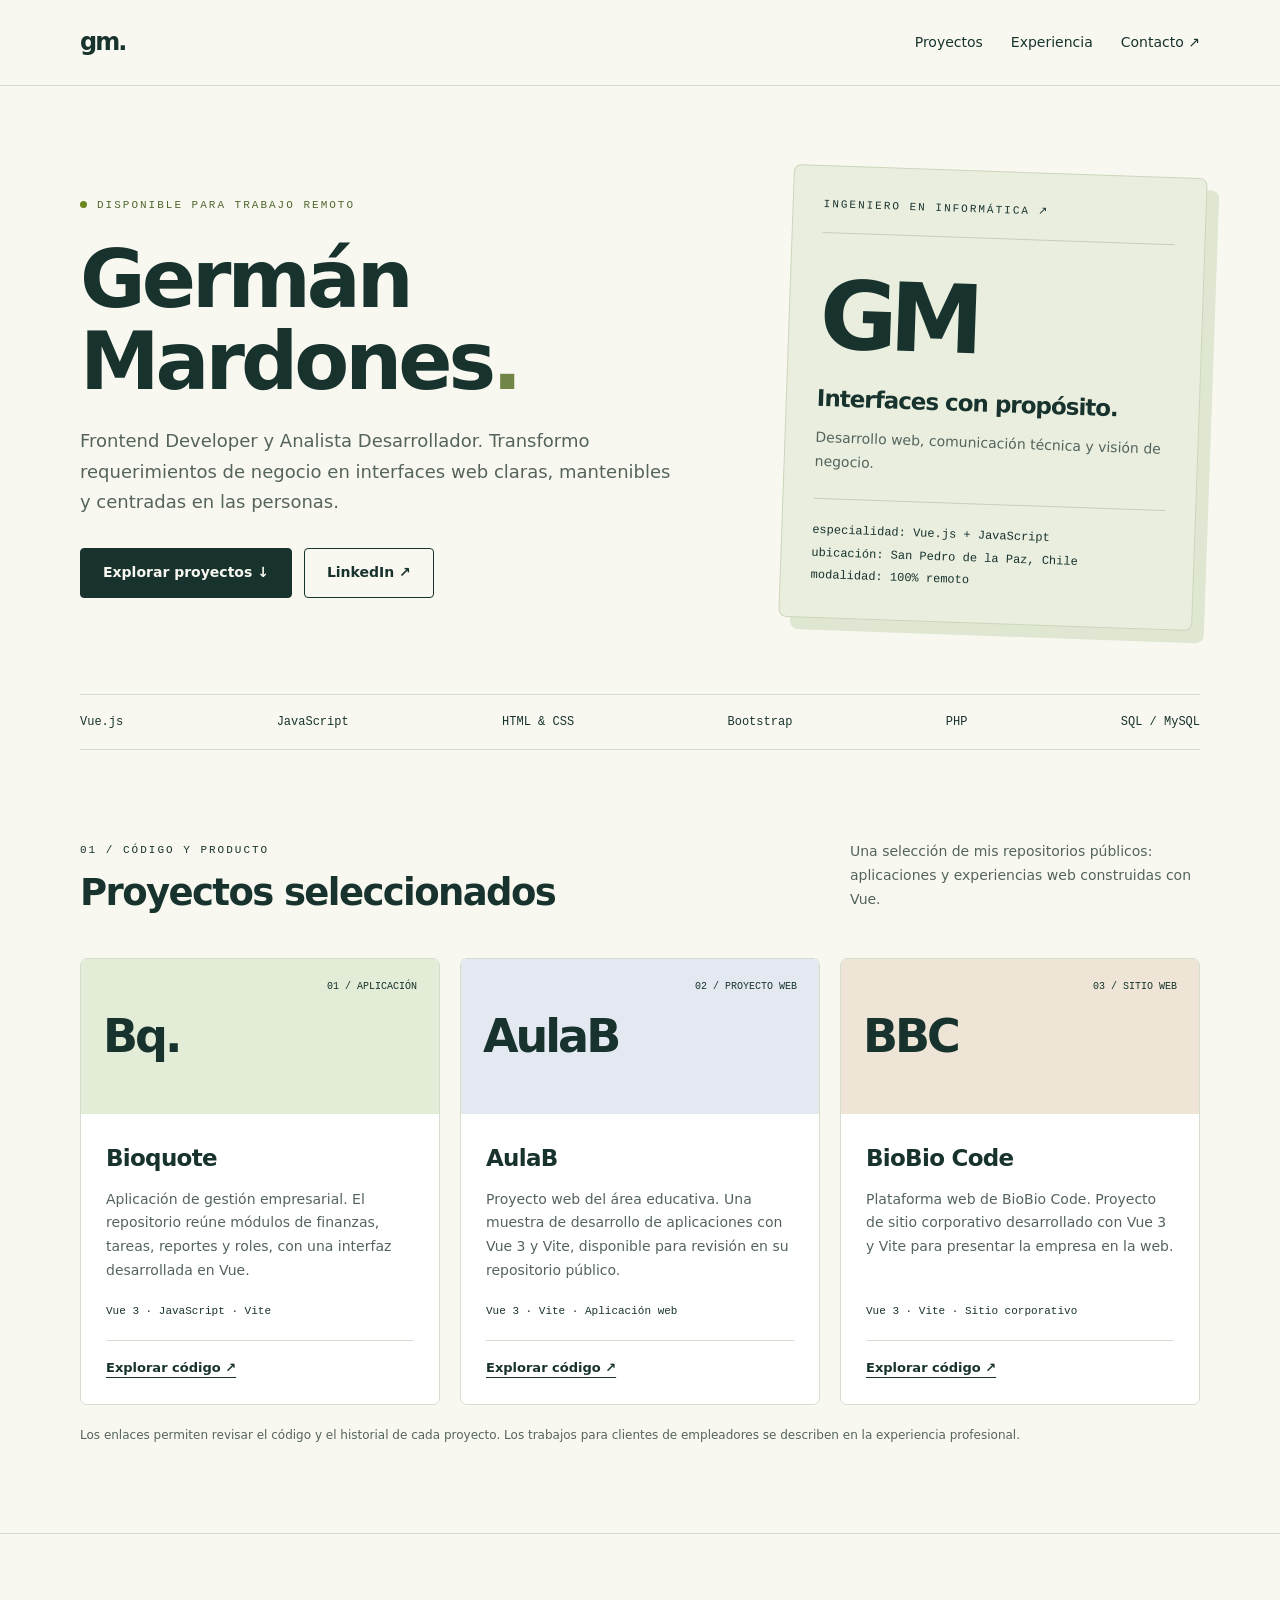
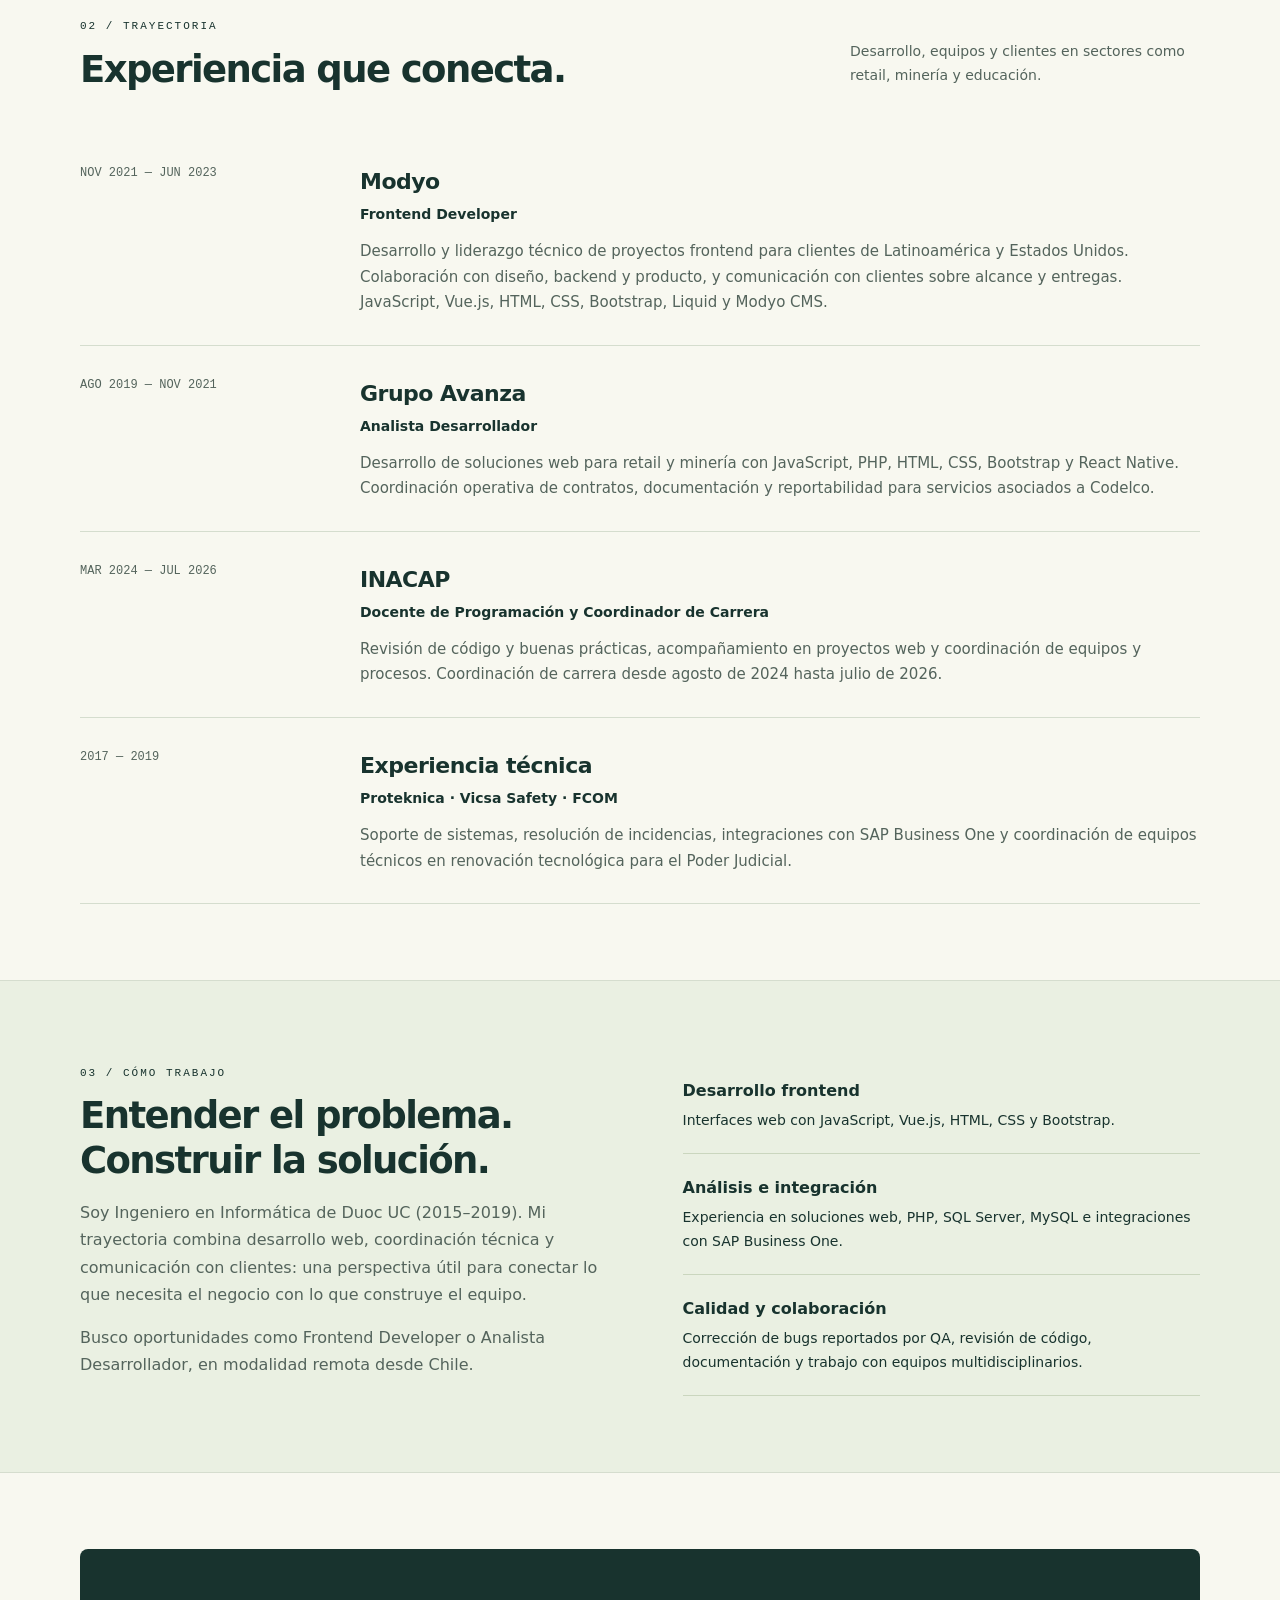
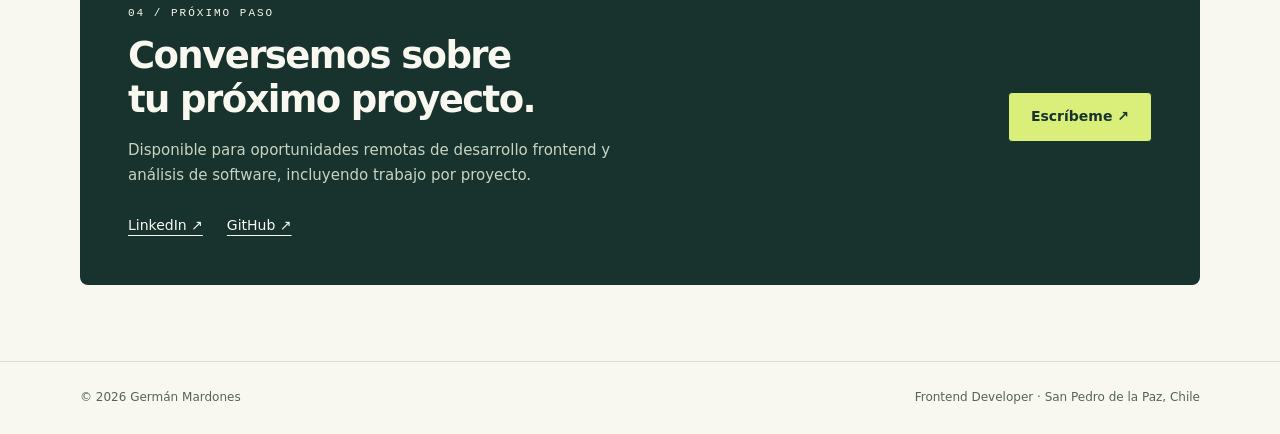
==== index.html @ a8269852 "Crear portafolio profesional de Germán Mardones" ====
<!doctype html>
<html lang="es"><head><meta charset="utf-8"><meta name="viewport" content="width=device-width,initial-scale=1"><meta name="description" content="Germán Mardones: Frontend Developer y Analista Desarrollador. Vue.js, JavaScript y soluciones web."><title>Germán Mardones | Frontend Developer</title><style>
:root{--ink:#18332e;--muted:#54645c;--paper:#f8f8f0;--line:#d5ddce;--lime:#d9ef79}*{box-sizing:border-box}html{scroll-behavior:smooth;scroll-padding-top:25px}body{margin:0;color:var(--ink);background:var(--paper);font:16px/1.7 system-ui,-apple-system,sans-serif}a{color:inherit;text-underline-offset:5px}a:focus-visible{outline:3px solid #698714;outline-offset:5px}.wrap{width:min(1120px,calc(100% - 64px));margin:auto}header{border-bottom:1px solid var(--line)}nav{height:85px;display:flex;align-items:center;justify-content:space-between}nav>b{font-size:24px;letter-spacing:-2px}nav div{display:flex;gap:28px;font-size:14px}nav a{text-decoration:none}.eyebrow{font:11px/1.6 ui-monospace,Consolas,monospace;letter-spacing:2px;text-transform:uppercase}.hero{display:grid;grid-template-columns:1.5fr 1fr;gap:85px;padding:85px 0 70px;align-items:center}.available{color:#4f672e}.available:before{content:"";display:inline-block;width:7px;height:7px;border-radius:50%;background:#6c861d;margin-right:10px}h1{font-size:clamp(50px,6.5vw,80px);line-height:1.02;letter-spacing:-4px;margin:24px 0}h1 span{color:#718547}.intro{font-size:18px;color:var(--muted);max-width:600px}.actions{display:flex;gap:12px;flex-wrap:wrap;margin-top:30px}.btn{display:inline-block;padding:12px 22px;border:1px solid var(--ink);border-radius:4px;font-size:14px;font-weight:650;text-decoration:none}.primary{background:var(--ink);color:var(--paper)}.btn:hover{background:var(--lime);color:var(--ink)}.identity{background:#e9eedf;border:1px solid #ccd6bc;padding:30px;transform:rotate(2deg);border-radius:8px;box-shadow:12px 12px 0 #dfe7d2}.identity .top{border-bottom:1px solid #c6d0b8;padding-bottom:18px}.monogram{font-size:95px;font-weight:800;letter-spacing:-8px;line-height:1;margin:35px 0 22px}.identity h2{font-size:23px;letter-spacing:-1px;margin:0}.identity p{font-size:14px;color:var(--muted)}.code{border-top:1px solid #c6d0b8;margin-top:24px;padding-top:20px;font:12px/1.9 ui-monospace,Consolas,monospace}.strip{display:flex;justify-content:space-between;flex-wrap:wrap;gap:20px;border-block:1px solid var(--line);padding:20px 0;font:12px ui-monospace,Consolas,monospace}section{padding:76px 0}.heading{display:flex;justify-content:space-between;align-items:end;gap:35px;margin-bottom:32px}h2{font-size:37px;line-height:1.2;letter-spacing:-1.6px;margin:10px 0}.heading p{max-width:350px;color:var(--muted);font-size:14px}.projects{display:grid;grid-template-columns:repeat(3,1fr);gap:20px}.project{border:1px solid var(--line);border-radius:7px;overflow:hidden;background:white;display:flex;flex-direction:column}.mark{height:155px;padding:22px;background:#e3ecd7;display:flex;justify-content:space-between;align-items:center}.mark b{font-size:46px;letter-spacing:-3px}.mark small{font:10px ui-monospace,monospace;align-self:start}.project:nth-child(2) .mark{background:#e4e9f1}.project:nth-child(3) .mark{background:#eee5d6}.body{padding:25px;flex:1;display:flex;flex-direction:column}.body h3{font-size:23px;letter-spacing:-.7px;margin:0 0 10px}.body p{font-size:14px;color:var(--muted);margin:0 0 22px}.tags{font:11px ui-monospace,monospace;margin-top:auto}.project a{margin-top:23px;padding-top:16px;border-top:1px solid var(--line);font-size:13px;font-weight:650}.note{font-size:12px;color:var(--muted);margin-top:20px}.experience{border-top:1px solid var(--line)}.row{display:grid;grid-template-columns:230px 1fr;gap:50px;padding:29px 0;border-bottom:1px solid var(--line)}.date{font:12px/1.8 ui-monospace,monospace;color:var(--muted)}.row h3{font-size:22px;margin:0;letter-spacing:-.5px}.row h4{font-size:14px;margin:3px 0 12px}.row p{font-size:15px;color:var(--muted);margin:0}.about{background:#eaf0e2;border-block:1px solid var(--line)}.about-grid{display:grid;grid-template-columns:1fr 1fr;gap:85px}.about p{color:var(--muted)}.capabilities{list-style:none;padding:0;margin:0}.capabilities li{padding:20px 0;border-bottom:1px solid #cad6be;font-size:14px}.capabilities b{display:block;font-size:16px;margin-bottom:5px}.contact .inner{background:var(--ink);color:var(--paper);padding:48px;border-radius:8px;display:flex;align-items:center;justify-content:space-between;gap:35px}.contact p{max-width:530px;color:#c7d4c3;font-size:15px}.contact .btn{background:var(--lime);color:var(--ink);white-space:nowrap}.social{display:flex;gap:24px;font-size:14px;margin-top:25px}footer{padding:25px 0;border-top:1px solid var(--line);font-size:12px;color:var(--muted)}footer .wrap{display:flex;justify-content:space-between;gap:20px}.skip{position:absolute;top:-80px;left:15px;background:white;padding:10px}.skip:focus{top:10px}@media(max-width:850px){.hero{gap:40px}.projects{grid-template-columns:1fr}.project{display:grid;grid-template-columns:210px 1fr}.mark{height:100%;min-height:220px}.about-grid{gap:30px}.contact .inner{display:block}.contact .btn{margin-top:15px}}@media(max-width:600px){.wrap{width:calc(100% - 36px)}nav{height:72px}nav div{gap:15px;font-size:12px}.hero{display:block;padding:45px 0}.hero h1{font-size:55px;letter-spacing:-3px}.identity{margin:40px 8px 15px}.monogram{font-size:68px;margin:25px 0 15px}.strip{justify-content:start;gap:18px;font-size:11px}section{padding:50px 0}.heading{display:block}h2{font-size:31px}.project{display:flex}.mark{min-height:0;height:135px}.row{display:block}.date{margin-bottom:12px}.about-grid{grid-template-columns:1fr;gap:20px}.contact .inner{padding:28px}footer .wrap{display:block}footer span{display:block;margin-top:7px}}@media(prefers-reduced-motion:reduce){html{scroll-behavior:auto}}</style></head>
<body><a class="skip" href="#contenido">Saltar al contenido</a><header><nav class="wrap" aria-label="Navegación principal"><b>gm.</b><div><a href="#proyectos">Proyectos</a><a href="#experiencia">Experiencia</a><a href="#contacto">Contacto ↗</a></div></nav></header>
<main id="contenido"><div class="wrap"><div class="hero"><div><div class="eyebrow available">Disponible para trabajo remoto</div><h1>Germán<br>Mardones<span>.</span></h1><p class="intro">Frontend Developer y Analista Desarrollador. Transformo requerimientos de negocio en interfaces web claras, mantenibles y centradas en las personas.</p><div class="actions"><a class="btn primary" href="#proyectos">Explorar proyectos ↓</a><a class="btn" href="https://www.linkedin.com/in/mardonesgerman/" target="_blank" rel="noopener noreferrer">LinkedIn ↗</a></div></div><aside class="identity" aria-label="Perfil resumido"><div class="top eyebrow">Ingeniero en Informática ↗</div><div class="monogram" aria-hidden="true">GM</div><h2>Interfaces con propósito.</h2><p>Desarrollo web, comunicación técnica y visión de negocio.</p><div class="code">especialidad: Vue.js + JavaScript<br>ubicación: San Pedro de la Paz, Chile<br>modalidad: 100% remoto</div></aside></div><div class="strip" aria-label="Tecnologías principales"><span>Vue.js</span><span>JavaScript</span><span>HTML & CSS</span><span>Bootstrap</span><span>PHP</span><span>SQL / MySQL</span></div></div>
<section id="proyectos" class="wrap"><div class="heading"><div><span class="eyebrow">01 / Código y producto</span><h2>Proyectos seleccionados</h2></div><p>Una selección de mis repositorios públicos: aplicaciones y experiencias web construidas con Vue.</p></div><div class="projects">
<article class="project"><div class="mark"><b>Bq.</b><small>01 / APLICACIÓN</small></div><div class="body"><h3>Bioquote</h3><p>Aplicación de gestión empresarial. El repositorio reúne módulos de finanzas, tareas, reportes y roles, con una interfaz desarrollada en Vue.</p><div class="tags">Vue 3 · JavaScript · Vite</div><a href="https://github.com/germardones/bioquote" target="_blank" rel="noopener noreferrer">Explorar código ↗</a></div></article>
<article class="project"><div class="mark"><b>AulaB</b><small>02 / PROYECTO WEB</small></div><div class="body"><h3>AulaB</h3><p>Proyecto web del área educativa. Una muestra de desarrollo de aplicaciones con Vue 3 y Vite, disponible para revisión en su repositorio público.</p><div class="tags">Vue 3 · Vite · Aplicación web</div><a href="https://github.com/germardones/Aulab2025" target="_blank" rel="noopener noreferrer">Explorar código ↗</a></div></article>
<article class="project"><div class="mark"><b>BBC</b><small>03 / SITIO WEB</small></div><div class="body"><h3>BioBio Code</h3><p>Plataforma web de BioBio Code. Proyecto de sitio corporativo desarrollado con Vue 3 y Vite para presentar la empresa en la web.</p><div class="tags">Vue 3 · Vite · Sitio corporativo</div><a href="https://github.com/germardones/BioBioCode" target="_blank" rel="noopener noreferrer">Explorar código ↗</a></div></article></div><p class="note">Los enlaces permiten revisar el código y el historial de cada proyecto. Los trabajos para clientes de empleadores se describen en la experiencia profesional.</p></section>
<section id="experiencia" class="experience"><div class="wrap"><div class="heading"><div><span class="eyebrow">02 / Trayectoria</span><h2>Experiencia que conecta.</h2></div><p>Desarrollo, equipos y clientes en sectores como retail, minería y educación.</p></div>
<div class="row"><div class="date">NOV 2021 — JUN 2023</div><div><h3>Modyo</h3><h4>Frontend Developer</h4><p>Desarrollo y liderazgo técnico de proyectos frontend para clientes de Latinoamérica y Estados Unidos. Colaboración con diseño, backend y producto, y comunicación con clientes sobre alcance y entregas. JavaScript, Vue.js, HTML, CSS, Bootstrap, Liquid y Modyo CMS.</p></div></div>
<div class="row"><div class="date">AGO 2019 — NOV 2021</div><div><h3>Grupo Avanza</h3><h4>Analista Desarrollador</h4><p>Desarrollo de soluciones web para retail y minería con JavaScript, PHP, HTML, CSS, Bootstrap y React Native. Coordinación operativa de contratos, documentación y reportabilidad para servicios asociados a Codelco.</p></div></div>
<div class="row"><div class="date">MAR 2024 — JUL 2026</div><div><h3>INACAP</h3><h4>Docente de Programación y Coordinador de Carrera</h4><p>Revisión de código y buenas prácticas, acompañamiento en proyectos web y coordinación de equipos y procesos. Coordinación de carrera desde agosto de 2024 hasta julio de 2026.</p></div></div>
<div class="row"><div class="date">2017 — 2019</div><div><h3>Experiencia técnica</h3><h4>Proteknica · Vicsa Safety · FCOM</h4><p>Soporte de sistemas, resolución de incidencias, integraciones con SAP Business One y coordinación de equipos técnicos en renovación tecnológica para el Poder Judicial.</p></div></div></div></section>
<section class="about"><div class="wrap about-grid"><div><span class="eyebrow">03 / Cómo trabajo</span><h2>Entender el problema.<br>Construir la solución.</h2><p>Soy Ingeniero en Informática de Duoc UC (2015–2019). Mi trayectoria combina desarrollo web, coordinación técnica y comunicación con clientes: una perspectiva útil para conectar lo que necesita el negocio con lo que construye el equipo.</p><p>Busco oportunidades como Frontend Developer o Analista Desarrollador, en modalidad remota desde Chile.</p></div><ul class="capabilities"><li><b>Desarrollo frontend</b>Interfaces web con JavaScript, Vue.js, HTML, CSS y Bootstrap.</li><li><b>Análisis e integración</b>Experiencia en soluciones web, PHP, SQL Server, MySQL e integraciones con SAP Business One.</li><li><b>Calidad y colaboración</b>Corrección de bugs reportados por QA, revisión de código, documentación y trabajo con equipos multidisciplinarios.</li></ul></div></section>
<section id="contacto" class="contact wrap"><div class="inner"><div><span class="eyebrow">04 / Próximo paso</span><h2>Conversemos sobre<br>tu próximo proyecto.</h2><p>Disponible para oportunidades remotas de desarrollo frontend y análisis de software, incluyendo trabajo por proyecto.</p><div class="social"><a href="https://www.linkedin.com/in/mardonesgerman/" target="_blank" rel="noopener noreferrer">LinkedIn ↗</a><a href="https://github.com/germardones" target="_blank" rel="noopener noreferrer">GitHub ↗</a></div></div><a class="btn" href="mailto:mardones.german@gmail.com">Escríbeme ↗</a></div></section></main><footer><div class="wrap">© 2026 Germán Mardones<span>Frontend Developer · San Pedro de la Paz, Chile</span></div></footer></body></html>
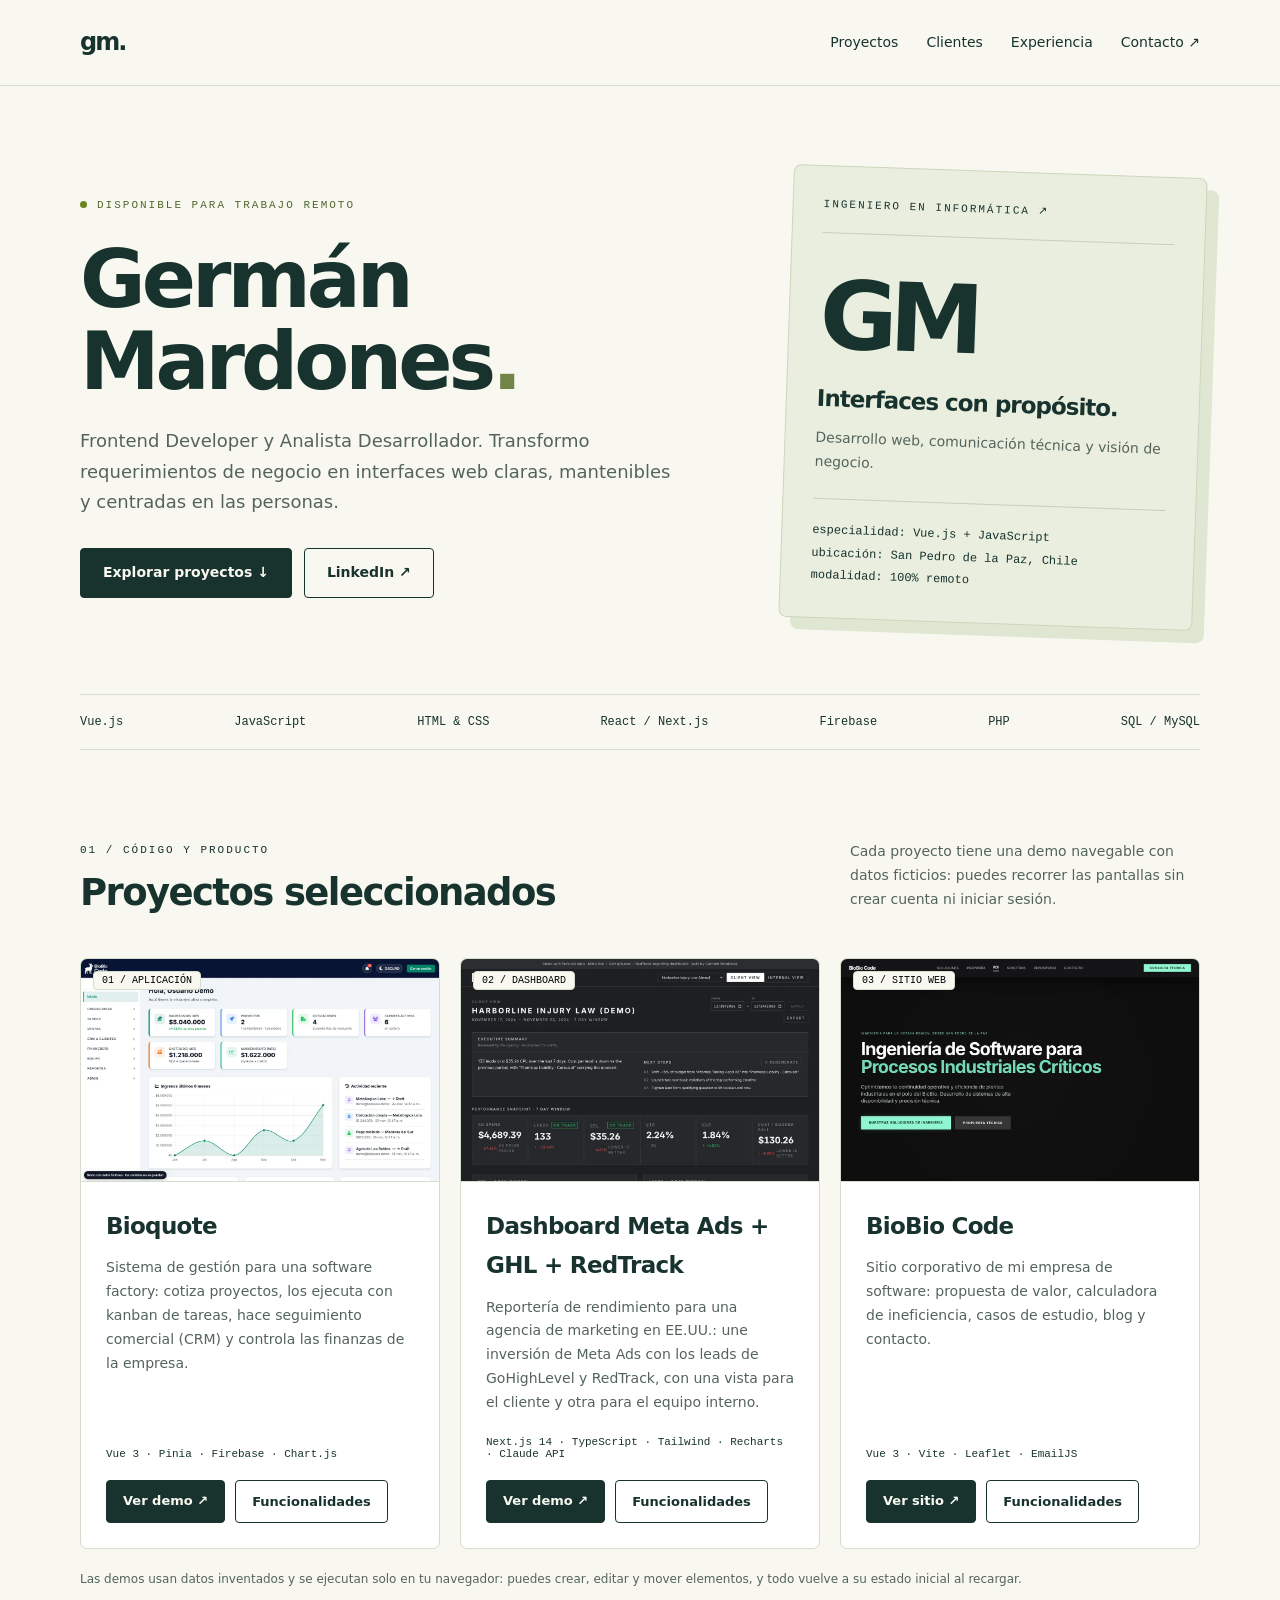
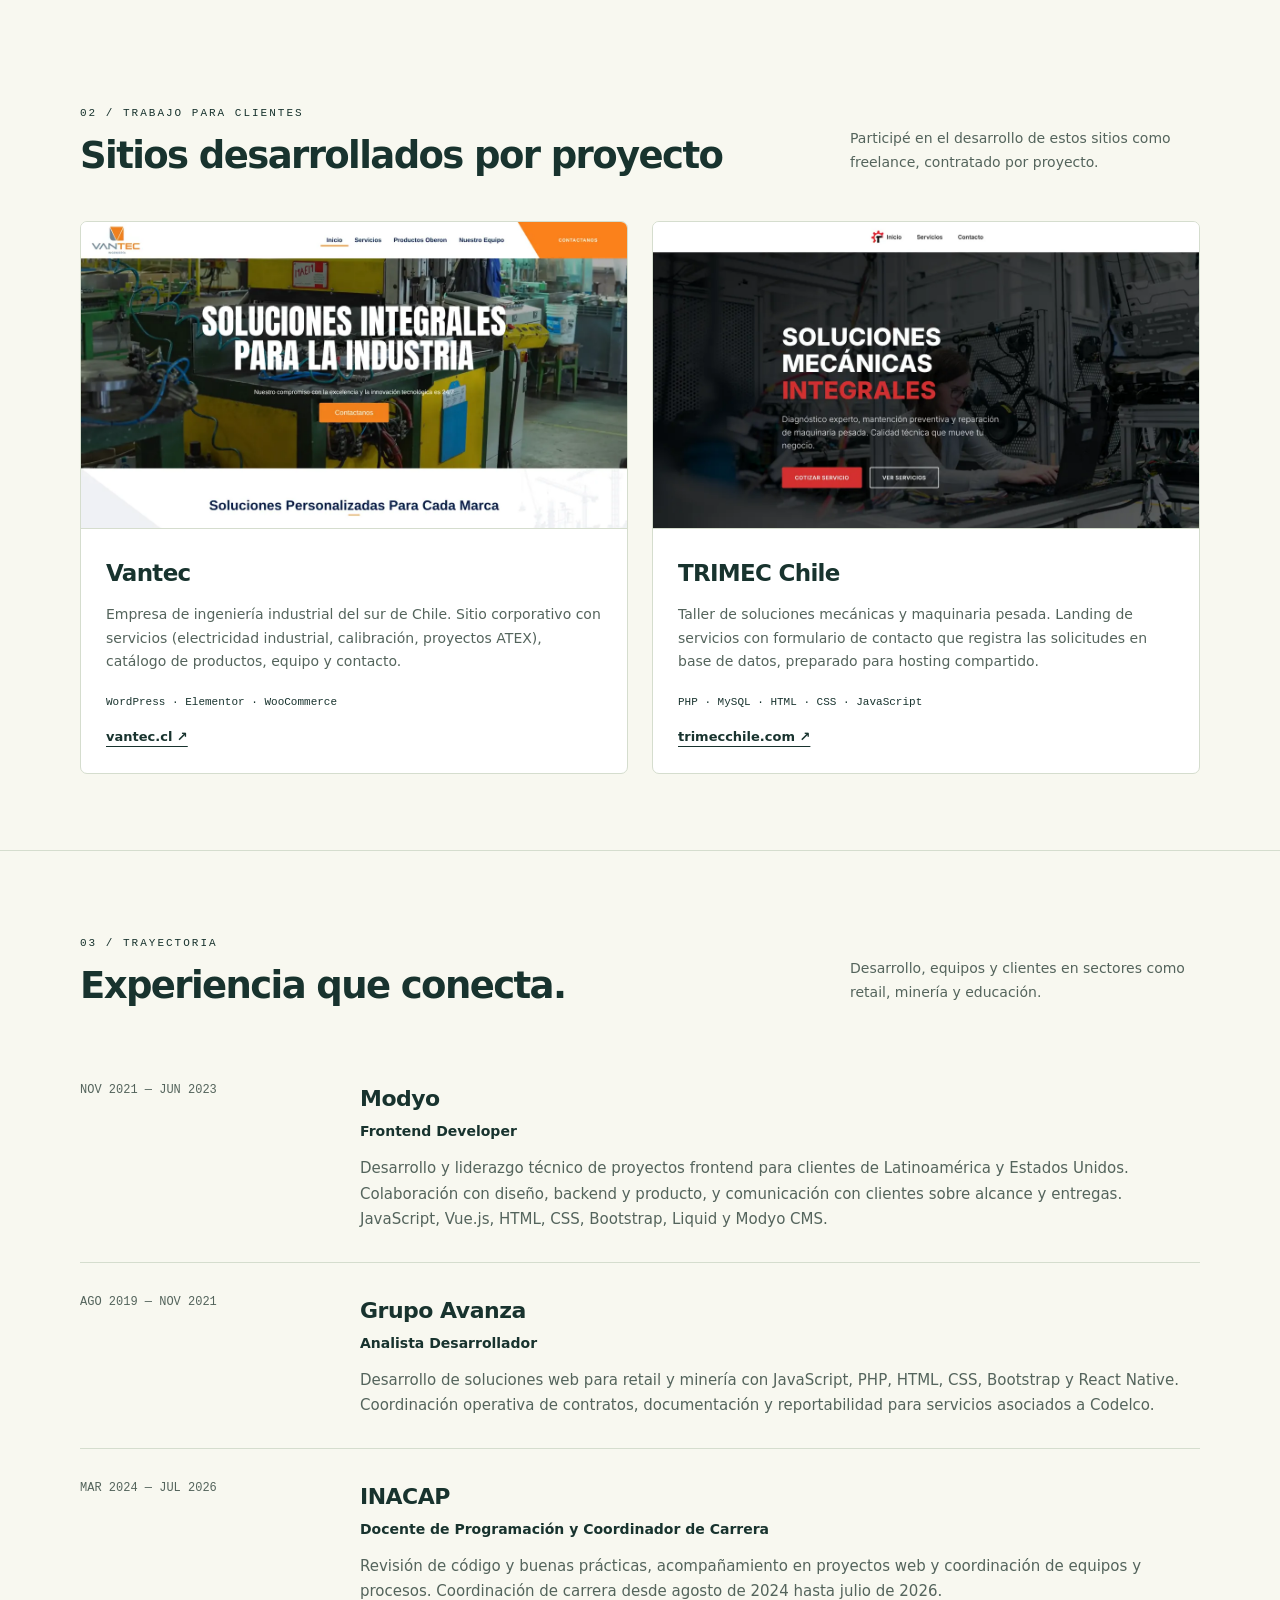
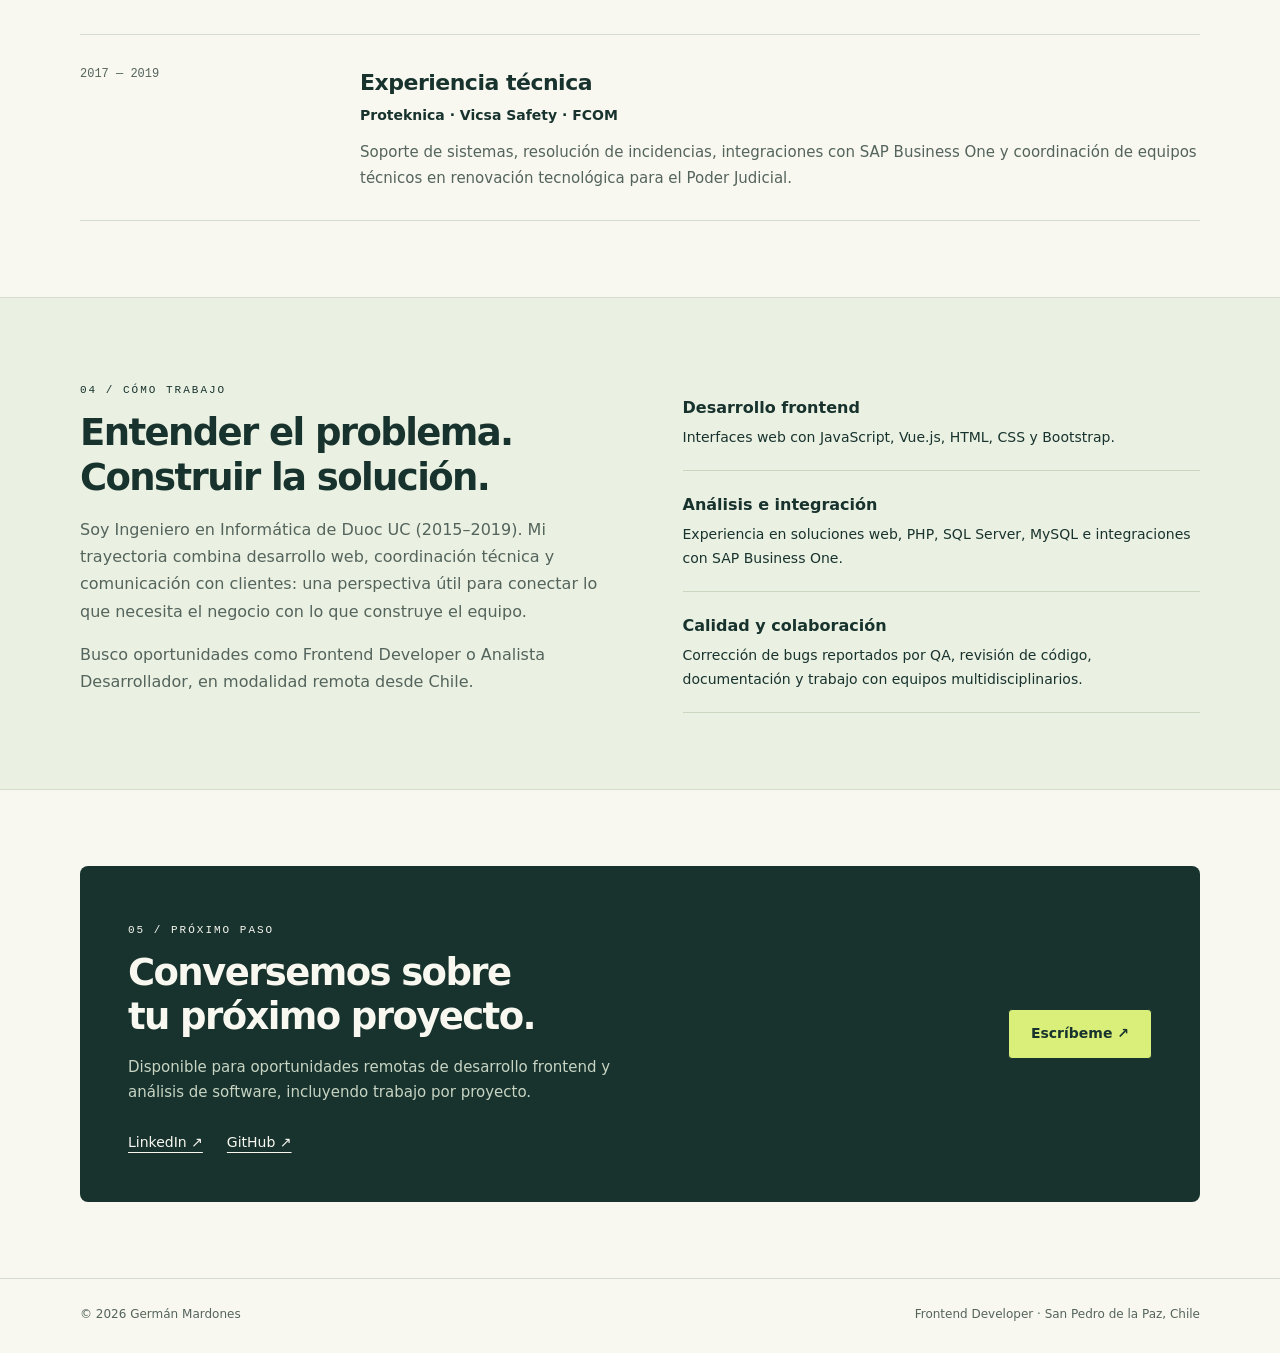
==== commit 66d829de: "Agregar demos navegables, fichas de proyectos y trabajos para clientes - Demo de Bioquote con datos " ====
--- a/index.html
+++ b/index.html
@@ -1,16 +1,44 @@
 <!doctype html>
-<html lang="es"><head><meta charset="utf-8"><meta name="viewport" content="width=device-width,initial-scale=1"><meta name="description" content="Germán Mardones: Frontend Developer y Analista Desarrollador. Vue.js, JavaScript y soluciones web."><title>Germán Mardones | Frontend Developer</title><style>
-:root{--ink:#18332e;--muted:#54645c;--paper:#f8f8f0;--line:#d5ddce;--lime:#d9ef79}*{box-sizing:border-box}html{scroll-behavior:smooth;scroll-padding-top:25px}body{margin:0;color:var(--ink);background:var(--paper);font:16px/1.7 system-ui,-apple-system,sans-serif}a{color:inherit;text-underline-offset:5px}a:focus-visible{outline:3px solid #698714;outline-offset:5px}.wrap{width:min(1120px,calc(100% - 64px));margin:auto}header{border-bottom:1px solid var(--line)}nav{height:85px;display:flex;align-items:center;justify-content:space-between}nav>b{font-size:24px;letter-spacing:-2px}nav div{display:flex;gap:28px;font-size:14px}nav a{text-decoration:none}.eyebrow{font:11px/1.6 ui-monospace,Consolas,monospace;letter-spacing:2px;text-transform:uppercase}.hero{display:grid;grid-template-columns:1.5fr 1fr;gap:85px;padding:85px 0 70px;align-items:center}.available{color:#4f672e}.available:before{content:"";display:inline-block;width:7px;height:7px;border-radius:50%;background:#6c861d;margin-right:10px}h1{font-size:clamp(50px,6.5vw,80px);line-height:1.02;letter-spacing:-4px;margin:24px 0}h1 span{color:#718547}.intro{font-size:18px;color:var(--muted);max-width:600px}.actions{display:flex;gap:12px;flex-wrap:wrap;margin-top:30px}.btn{display:inline-block;padding:12px 22px;border:1px solid var(--ink);border-radius:4px;font-size:14px;font-weight:650;text-decoration:none}.primary{background:var(--ink);color:var(--paper)}.btn:hover{background:var(--lime);color:var(--ink)}.identity{background:#e9eedf;border:1px solid #ccd6bc;padding:30px;transform:rotate(2deg);border-radius:8px;box-shadow:12px 12px 0 #dfe7d2}.identity .top{border-bottom:1px solid #c6d0b8;padding-bottom:18px}.monogram{font-size:95px;font-weight:800;letter-spacing:-8px;line-height:1;margin:35px 0 22px}.identity h2{font-size:23px;letter-spacing:-1px;margin:0}.identity p{font-size:14px;color:var(--muted)}.code{border-top:1px solid #c6d0b8;margin-top:24px;padding-top:20px;font:12px/1.9 ui-monospace,Consolas,monospace}.strip{display:flex;justify-content:space-between;flex-wrap:wrap;gap:20px;border-block:1px solid var(--line);padding:20px 0;font:12px ui-monospace,Consolas,monospace}section{padding:76px 0}.heading{display:flex;justify-content:space-between;align-items:end;gap:35px;margin-bottom:32px}h2{font-size:37px;line-height:1.2;letter-spacing:-1.6px;margin:10px 0}.heading p{max-width:350px;color:var(--muted);font-size:14px}.projects{display:grid;grid-template-columns:repeat(3,1fr);gap:20px}.project{border:1px solid var(--line);border-radius:7px;overflow:hidden;background:white;display:flex;flex-direction:column}.mark{height:155px;padding:22px;background:#e3ecd7;display:flex;justify-content:space-between;align-items:center}.mark b{font-size:46px;letter-spacing:-3px}.mark small{font:10px ui-monospace,monospace;align-self:start}.project:nth-child(2) .mark{background:#e4e9f1}.project:nth-child(3) .mark{background:#eee5d6}.body{padding:25px;flex:1;display:flex;flex-direction:column}.body h3{font-size:23px;letter-spacing:-.7px;margin:0 0 10px}.body p{font-size:14px;color:var(--muted);margin:0 0 22px}.tags{font:11px ui-monospace,monospace;margin-top:auto}.project a{margin-top:23px;padding-top:16px;border-top:1px solid var(--line);font-size:13px;font-weight:650}.note{font-size:12px;color:var(--muted);margin-top:20px}.experience{border-top:1px solid var(--line)}.row{display:grid;grid-template-columns:230px 1fr;gap:50px;padding:29px 0;border-bottom:1px solid var(--line)}.date{font:12px/1.8 ui-monospace,monospace;color:var(--muted)}.row h3{font-size:22px;margin:0;letter-spacing:-.5px}.row h4{font-size:14px;margin:3px 0 12px}.row p{font-size:15px;color:var(--muted);margin:0}.about{background:#eaf0e2;border-block:1px solid var(--line)}.about-grid{display:grid;grid-template-columns:1fr 1fr;gap:85px}.about p{color:var(--muted)}.capabilities{list-style:none;padding:0;margin:0}.capabilities li{padding:20px 0;border-bottom:1px solid #cad6be;font-size:14px}.capabilities b{display:block;font-size:16px;margin-bottom:5px}.contact .inner{background:var(--ink);color:var(--paper);padding:48px;border-radius:8px;display:flex;align-items:center;justify-content:space-between;gap:35px}.contact p{max-width:530px;color:#c7d4c3;font-size:15px}.contact .btn{background:var(--lime);color:var(--ink);white-space:nowrap}.social{display:flex;gap:24px;font-size:14px;margin-top:25px}footer{padding:25px 0;border-top:1px solid var(--line);font-size:12px;color:var(--muted)}footer .wrap{display:flex;justify-content:space-between;gap:20px}.skip{position:absolute;top:-80px;left:15px;background:white;padding:10px}.skip:focus{top:10px}@media(max-width:850px){.hero{gap:40px}.projects{grid-template-columns:1fr}.project{display:grid;grid-template-columns:210px 1fr}.mark{height:100%;min-height:220px}.about-grid{gap:30px}.contact .inner{display:block}.contact .btn{margin-top:15px}}@media(max-width:600px){.wrap{width:calc(100% - 36px)}nav{height:72px}nav div{gap:15px;font-size:12px}.hero{display:block;padding:45px 0}.hero h1{font-size:55px;letter-spacing:-3px}.identity{margin:40px 8px 15px}.monogram{font-size:68px;margin:25px 0 15px}.strip{justify-content:start;gap:18px;font-size:11px}section{padding:50px 0}.heading{display:block}h2{font-size:31px}.project{display:flex}.mark{min-height:0;height:135px}.row{display:block}.date{margin-bottom:12px}.about-grid{grid-template-columns:1fr;gap:20px}.contact .inner{padding:28px}footer .wrap{display:block}footer span{display:block;margin-top:7px}}@media(prefers-reduced-motion:reduce){html{scroll-behavior:auto}}</style></head>
-<body><a class="skip" href="#contenido">Saltar al contenido</a><header><nav class="wrap" aria-label="Navegación principal"><b>gm.</b><div><a href="#proyectos">Proyectos</a><a href="#experiencia">Experiencia</a><a href="#contacto">Contacto ↗</a></div></nav></header>
-<main id="contenido"><div class="wrap"><div class="hero"><div><div class="eyebrow available">Disponible para trabajo remoto</div><h1>Germán<br>Mardones<span>.</span></h1><p class="intro">Frontend Developer y Analista Desarrollador. Transformo requerimientos de negocio en interfaces web claras, mantenibles y centradas en las personas.</p><div class="actions"><a class="btn primary" href="#proyectos">Explorar proyectos ↓</a><a class="btn" href="https://www.linkedin.com/in/mardonesgerman/" target="_blank" rel="noopener noreferrer">LinkedIn ↗</a></div></div><aside class="identity" aria-label="Perfil resumido"><div class="top eyebrow">Ingeniero en Informática ↗</div><div class="monogram" aria-hidden="true">GM</div><h2>Interfaces con propósito.</h2><p>Desarrollo web, comunicación técnica y visión de negocio.</p><div class="code">especialidad: Vue.js + JavaScript<br>ubicación: San Pedro de la Paz, Chile<br>modalidad: 100% remoto</div></aside></div><div class="strip" aria-label="Tecnologías principales"><span>Vue.js</span><span>JavaScript</span><span>HTML & CSS</span><span>Bootstrap</span><span>PHP</span><span>SQL / MySQL</span></div></div>
-<section id="proyectos" class="wrap"><div class="heading"><div><span class="eyebrow">01 / Código y producto</span><h2>Proyectos seleccionados</h2></div><p>Una selección de mis repositorios públicos: aplicaciones y experiencias web construidas con Vue.</p></div><div class="projects">
-<article class="project"><div class="mark"><b>Bq.</b><small>01 / APLICACIÓN</small></div><div class="body"><h3>Bioquote</h3><p>Aplicación de gestión empresarial. El repositorio reúne módulos de finanzas, tareas, reportes y roles, con una interfaz desarrollada en Vue.</p><div class="tags">Vue 3 · JavaScript · Vite</div><a href="https://github.com/germardones/bioquote" target="_blank" rel="noopener noreferrer">Explorar código ↗</a></div></article>
-<article class="project"><div class="mark"><b>AulaB</b><small>02 / PROYECTO WEB</small></div><div class="body"><h3>AulaB</h3><p>Proyecto web del área educativa. Una muestra de desarrollo de aplicaciones con Vue 3 y Vite, disponible para revisión en su repositorio público.</p><div class="tags">Vue 3 · Vite · Aplicación web</div><a href="https://github.com/germardones/Aulab2025" target="_blank" rel="noopener noreferrer">Explorar código ↗</a></div></article>
-<article class="project"><div class="mark"><b>BBC</b><small>03 / SITIO WEB</small></div><div class="body"><h3>BioBio Code</h3><p>Plataforma web de BioBio Code. Proyecto de sitio corporativo desarrollado con Vue 3 y Vite para presentar la empresa en la web.</p><div class="tags">Vue 3 · Vite · Sitio corporativo</div><a href="https://github.com/germardones/BioBioCode" target="_blank" rel="noopener noreferrer">Explorar código ↗</a></div></article></div><p class="note">Los enlaces permiten revisar el código y el historial de cada proyecto. Los trabajos para clientes de empleadores se describen en la experiencia profesional.</p></section>
-<section id="experiencia" class="experience"><div class="wrap"><div class="heading"><div><span class="eyebrow">02 / Trayectoria</span><h2>Experiencia que conecta.</h2></div><p>Desarrollo, equipos y clientes en sectores como retail, minería y educación.</p></div>
+<html lang="es"><head><meta charset="utf-8"><meta name="viewport" content="width=device-width,initial-scale=1"><meta name="description" content="Germán Mardones: Frontend Developer y Analista Desarrollador. Proyectos con demo navegable en Vue.js, Next.js y Firebase."><title>Germán Mardones | Frontend Developer</title><style>
+:root{--ink:#18332e;--muted:#54645c;--paper:#f8f8f0;--line:#d5ddce;--lime:#d9ef79}*{box-sizing:border-box}html{scroll-behavior:smooth;scroll-padding-top:25px}body{margin:0;color:var(--ink);background:var(--paper);font:16px/1.7 system-ui,-apple-system,sans-serif}a{color:inherit;text-underline-offset:5px}a:focus-visible{outline:3px solid #698714;outline-offset:5px}.wrap{width:min(1120px,calc(100% - 64px));margin:auto}header{border-bottom:1px solid var(--line)}nav{height:85px;display:flex;align-items:center;justify-content:space-between}nav>b{font-size:24px;letter-spacing:-2px}nav div{display:flex;gap:28px;font-size:14px}nav a{text-decoration:none}.eyebrow{font:11px/1.6 ui-monospace,Consolas,monospace;letter-spacing:2px;text-transform:uppercase}.hero{display:grid;grid-template-columns:1.5fr 1fr;gap:85px;padding:85px 0 70px;align-items:center}.available{color:#4f672e}.available:before{content:"";display:inline-block;width:7px;height:7px;border-radius:50%;background:#6c861d;margin-right:10px}h1{font-size:clamp(50px,6.5vw,80px);line-height:1.02;letter-spacing:-4px;margin:24px 0}h1 span{color:#718547}.intro{font-size:18px;color:var(--muted);max-width:600px}.actions{display:flex;gap:12px;flex-wrap:wrap;margin-top:30px}.btn{display:inline-block;padding:12px 22px;border:1px solid var(--ink);border-radius:4px;font-size:14px;font-weight:650;text-decoration:none}.primary{background:var(--ink);color:var(--paper)}.btn:hover{background:var(--lime);color:var(--ink)}.identity{background:#e9eedf;border:1px solid #ccd6bc;padding:30px;transform:rotate(2deg);border-radius:8px;box-shadow:12px 12px 0 #dfe7d2}.identity .top{border-bottom:1px solid #c6d0b8;padding-bottom:18px}.monogram{font-size:95px;font-weight:800;letter-spacing:-8px;line-height:1;margin:35px 0 22px}.identity h2{font-size:23px;letter-spacing:-1px;margin:0}.identity p{font-size:14px;color:var(--muted)}.code{border-top:1px solid #c6d0b8;margin-top:24px;padding-top:20px;font:12px/1.9 ui-monospace,Consolas,monospace}.strip{display:flex;justify-content:space-between;flex-wrap:wrap;gap:20px;border-block:1px solid var(--line);padding:20px 0;font:12px ui-monospace,Consolas,monospace}section{padding:76px 0}.heading{display:flex;justify-content:space-between;align-items:end;gap:35px;margin-bottom:32px}h2{font-size:37px;line-height:1.2;letter-spacing:-1.6px;margin:10px 0}.heading p{max-width:350px;color:var(--muted);font-size:14px}.projects{display:grid;grid-template-columns:repeat(3,1fr);gap:20px}.project{border:1px solid var(--line);border-radius:7px;overflow:hidden;background:white;display:flex;flex-direction:column}.mark{height:155px;padding:22px;background:#e3ecd7;display:flex;justify-content:space-between;align-items:center}.mark b{font-size:46px;letter-spacing:-3px}.mark small{font:10px ui-monospace,monospace;align-self:start}.project:nth-child(2) .mark{background:#e4e9f1}.project:nth-child(3) .mark{background:#eee5d6}.body{padding:25px;flex:1;display:flex;flex-direction:column}.body h3{font-size:23px;letter-spacing:-.7px;margin:0 0 10px}.body p{font-size:14px;color:var(--muted);margin:0 0 22px}.tags{font:11px ui-monospace,monospace;margin-top:auto}.project a{margin-top:23px;padding-top:16px;border-top:1px solid var(--line);font-size:13px;font-weight:650}.note{font-size:12px;color:var(--muted);margin-top:20px}.experience{border-top:1px solid var(--line)}.row{display:grid;grid-template-columns:230px 1fr;gap:50px;padding:29px 0;border-bottom:1px solid var(--line)}.date{font:12px/1.8 ui-monospace,monospace;color:var(--muted)}.row h3{font-size:22px;margin:0;letter-spacing:-.5px}.row h4{font-size:14px;margin:3px 0 12px}.row p{font-size:15px;color:var(--muted);margin:0}.about{background:#eaf0e2;border-block:1px solid var(--line)}.about-grid{display:grid;grid-template-columns:1fr 1fr;gap:85px}.about p{color:var(--muted)}.capabilities{list-style:none;padding:0;margin:0}.capabilities li{padding:20px 0;border-bottom:1px solid #cad6be;font-size:14px}.capabilities b{display:block;font-size:16px;margin-bottom:5px}.contact .inner{background:var(--ink);color:var(--paper);padding:48px;border-radius:8px;display:flex;align-items:center;justify-content:space-between;gap:35px}.contact p{max-width:530px;color:#c7d4c3;font-size:15px}.contact .btn{background:var(--lime);color:var(--ink);white-space:nowrap}.social{display:flex;gap:24px;font-size:14px;margin-top:25px}footer{padding:25px 0;border-top:1px solid var(--line);font-size:12px;color:var(--muted)}footer .wrap{display:flex;justify-content:space-between;gap:20px}.skip{position:absolute;top:-80px;left:15px;background:white;padding:10px}.skip:focus{top:10px}@media(max-width:850px){.hero{gap:40px}.projects{grid-template-columns:1fr}.project{display:grid;grid-template-columns:210px 1fr}.mark{height:100%;min-height:220px}.about-grid{gap:30px}.contact .inner{display:block}.contact .btn{margin-top:15px}}@media(max-width:600px){.wrap{width:calc(100% - 36px)}nav{height:72px}nav div{gap:15px;font-size:12px}.hero{display:block;padding:45px 0}.hero h1{font-size:55px;letter-spacing:-3px}.identity{margin:40px 8px 15px}.monogram{font-size:68px;margin:25px 0 15px}.strip{justify-content:start;gap:18px;font-size:11px}section{padding:50px 0}.heading{display:block}h2{font-size:31px}.project{display:flex}.mark{min-height:0;height:135px}.row{display:block}.date{margin-bottom:12px}.about-grid{grid-template-columns:1fr;gap:20px}.contact .inner{padding:28px}footer .wrap{display:block}footer span{display:block;margin-top:7px}}@media(prefers-reduced-motion:reduce){html{scroll-behavior:auto}}.projects{grid-template-columns:repeat(3,1fr);gap:20px}.project{display:flex}.shot{position:relative;display:block;padding:0;border:0;border-bottom:1px solid var(--line);background:#e3ecd7;cursor:zoom-in;aspect-ratio:16/10;overflow:hidden}.shot img{display:block;width:100%;height:100%;object-fit:cover;object-position:top;transition:transform .35s}.shot:hover img{transform:scale(1.03)}.shot small{position:absolute;top:12px;left:12px;background:var(--paper);border:1px solid var(--line);border-radius:4px;padding:3px 8px;font:10px ui-monospace,monospace}.shot:focus-visible{outline:3px solid #698714;outline-offset:-3px}.status{display:inline-block;vertical-align:middle;margin-left:6px;padding:2px 8px;border-radius:999px;background:#f3ead2;color:#7a5a0c;font:600 11px system-ui;letter-spacing:0}.links{display:flex;flex-wrap:wrap;gap:10px;margin-top:20px}.links .btn{padding:9px 16px;font-size:13px;background:none;cursor:pointer;color:var(--ink);font-family:inherit}.links .btn.primary{background:var(--ink);color:var(--paper)}.links .btn:hover{background:var(--lime);color:var(--ink)}.project .links a{margin-top:0;padding-top:9px;border-top:1px solid var(--ink)}
+.clients{padding-top:20px}.client-grid{display:grid;grid-template-columns:repeat(2,1fr);gap:24px}.client{border:1px solid var(--line);border-radius:7px;overflow:hidden;background:white;display:flex;flex-direction:column}.client img{display:block;width:100%;height:auto;aspect-ratio:16/9;object-fit:cover;object-position:top;border-bottom:1px solid var(--line)}.client .body a{margin-top:18px;font-size:13px;font-weight:650}
+dialog{width:min(1080px,calc(100% - 32px));max-height:calc(100vh - 32px);padding:0;border:1px solid var(--line);border-radius:10px;background:var(--paper);color:var(--ink)}dialog::backdrop{background:rgba(24,51,46,.55)}.dlg{display:grid;grid-template-columns:1.25fr 1fr;position:relative}.gallery{background:#e9eedf;padding:20px;display:flex;flex-direction:column;gap:12px}.gallery>img{width:100%;aspect-ratio:16/10;object-fit:cover;object-position:top;border-radius:6px;border:1px solid var(--line);background:white}.thumbs{display:grid;grid-template-columns:repeat(4,1fr);gap:8px}.thumbs button{padding:0;border:2px solid transparent;border-radius:5px;overflow:hidden;cursor:pointer;background:white}.thumbs button[aria-current=true]{border-color:var(--ink)}.thumbs img{display:block;width:100%;aspect-ratio:16/10;object-fit:cover;object-position:top}.info{padding:28px 30px;overflow:auto;max-height:calc(100vh - 34px)}.info h3{font-size:28px;letter-spacing:-1px;margin:8px 0}.info>p{color:var(--muted);font-size:15px}.info ul{padding-left:18px;margin:16px 0;font-size:14px}.info li{margin-bottom:8px}.info .tags{margin:16px 0 6px}.dnote{font-size:13px;background:#eaf0e2;border-left:3px solid #6c861d;padding:10px 12px;border-radius:4px}.close{position:absolute;top:12px;right:12px;width:36px;height:36px;border-radius:50%;border:1px solid var(--line);background:white;cursor:pointer;font-size:15px;z-index:2}
+@media(max-width:850px){.projects,.client-grid{grid-template-columns:1fr}.project{display:flex}.dlg{grid-template-columns:1fr}.info{max-height:none}dialog{overflow:auto}}@media(max-width:600px){.shot{aspect-ratio:16/11}.info{padding:22px}}</style></head>
+<body><a class="skip" href="#contenido">Saltar al contenido</a><header><nav class="wrap" aria-label="Navegación principal"><b>gm.</b><div><a href="#proyectos">Proyectos</a><a href="#clientes">Clientes</a><a href="#experiencia">Experiencia</a><a href="#contacto">Contacto ↗</a></div></nav></header>
+<main id="contenido"><div class="wrap"><div class="hero"><div><div class="eyebrow available">Disponible para trabajo remoto</div><h1>Germán<br>Mardones<span>.</span></h1><p class="intro">Frontend Developer y Analista Desarrollador. Transformo requerimientos de negocio en interfaces web claras, mantenibles y centradas en las personas.</p><div class="actions"><a class="btn primary" href="#proyectos">Explorar proyectos ↓</a><a class="btn" href="https://www.linkedin.com/in/mardonesgerman/" target="_blank" rel="noopener noreferrer">LinkedIn ↗</a></div></div><aside class="identity" aria-label="Perfil resumido"><div class="top eyebrow">Ingeniero en Informática ↗</div><div class="monogram" aria-hidden="true">GM</div><h2>Interfaces con propósito.</h2><p>Desarrollo web, comunicación técnica y visión de negocio.</p><div class="code">especialidad: Vue.js + JavaScript<br>ubicación: San Pedro de la Paz, Chile<br>modalidad: 100% remoto</div></aside></div><div class="strip" aria-label="Tecnologías principales"><span>Vue.js</span><span>JavaScript</span><span>HTML & CSS</span><span>React / Next.js</span><span>Firebase</span><span>PHP</span><span>SQL / MySQL</span></div></div>
+<section id="proyectos" class="wrap"><div class="heading"><div><span class="eyebrow">01 / Código y producto</span><h2>Proyectos seleccionados</h2></div><p>Cada proyecto tiene una demo navegable con datos ficticios: puedes recorrer las pantallas sin crear cuenta ni iniciar sesión.</p></div><div class="projects">
+<article class="project"><button class="shot" type="button" data-open="bioquote" aria-label="Ver funcionalidades de Bioquote"><img src="assets/projects/bioquote-1.webp" alt="Panel de inicio de Bioquote con ingresos del mes, proyectos y gráfico de ingresos" width="1200" height="750" loading="lazy"><small>01 / APLICACIÓN</small></button><div class="body"><h3>Bioquote</h3><p>Sistema de gestión para una software factory: cotiza proyectos, los ejecuta con kanban de tareas, hace seguimiento comercial (CRM) y controla las finanzas de la empresa.</p><div class="tags">Vue 3 · Pinia · Firebase · Chart.js</div><div class="links"><a class="btn primary" href="demos/bioquote/" target="_blank" rel="noopener">Ver demo ↗</a><button class="btn" type="button" data-open="bioquote">Funcionalidades</button></div></div></article>
+<article class="project"><button class="shot" type="button" data-open="ads" aria-label="Ver funcionalidades del dashboard de anuncios"><img src="assets/projects/ads-1.webp" alt="Vista cliente del dashboard: resumen ejecutivo y KPIs de inversión, leads y costo por lead" width="1200" height="750" loading="lazy"><small>02 / DASHBOARD</small></button><div class="body"><h3>Dashboard Meta Ads + GHL + RedTrack</h3><p>Reportería de rendimiento para una agencia de marketing en EE.UU.: une inversión de Meta Ads con los leads de GoHighLevel y RedTrack, con una vista para el cliente y otra para el equipo interno.</p><div class="tags">Next.js 14 · TypeScript · Tailwind · Recharts · Claude API</div><div class="links"><a class="btn primary" href="demos/ads-dashboard/" target="_blank" rel="noopener">Ver demo ↗</a><button class="btn" type="button" data-open="ads">Funcionalidades</button></div></div></article>
+<article class="project"><button class="shot" type="button" data-open="biobiocode" aria-label="Ver funcionalidades del sitio BioBio Code"><img src="assets/projects/biobiocode-1.webp" alt="Portada del sitio de BioBio Code: Ingeniería de software para procesos industriales críticos" width="1200" height="750" loading="lazy"><small>03 / SITIO WEB</small></button><div class="body"><h3>BioBio Code</h3><p>Sitio corporativo de mi empresa de software: propuesta de valor, calculadora de ineficiencia, casos de estudio, blog y contacto.</p><div class="tags">Vue 3 · Vite · Leaflet · EmailJS</div><div class="links"><a class="btn primary" href="https://bio-bio-code.vercel.app/" target="_blank" rel="noopener">Ver sitio ↗</a><button class="btn" type="button" data-open="biobiocode">Funcionalidades</button></div></div></article>
+</div><p class="note">Las demos usan datos inventados y se ejecutan solo en tu navegador: puedes crear, editar y mover elementos, y todo vuelve a su estado inicial al recargar.</p></section>
+<section id="clientes" class="wrap clients"><div class="heading"><div><span class="eyebrow">02 / Trabajo para clientes</span><h2>Sitios desarrollados por proyecto</h2></div><p>Participé en el desarrollo de estos sitios como freelance, contratado por proyecto.</p></div><div class="client-grid">
+<article class="client"><img src="assets/projects/vantec-1.webp" alt="Portada del sitio de Vantec: Soluciones integrales para la industria" width="1200" height="750" loading="lazy"><div class="body"><h3>Vantec</h3><p>Empresa de ingeniería industrial del sur de Chile. Sitio corporativo con servicios (electricidad industrial, calibración, proyectos ATEX), catálogo de productos, equipo y contacto.</p><div class="tags">WordPress · Elementor · WooCommerce</div><a href="https://vantec.cl/" target="_blank" rel="noopener noreferrer">vantec.cl ↗</a></div></article>
+<article class="client"><img src="assets/projects/trimec-1.webp" alt="Portada del sitio de TRIMEC: Soluciones mecánicas integrales" width="1200" height="750" loading="lazy"><div class="body"><h3>TRIMEC Chile</h3><p>Taller de soluciones mecánicas y maquinaria pesada. Landing de servicios con formulario de contacto que registra las solicitudes en base de datos, preparado para hosting compartido.</p><div class="tags">PHP · MySQL · HTML · CSS · JavaScript</div><a href="https://trimecchile.com/" target="_blank" rel="noopener noreferrer">trimecchile.com ↗</a></div></article>
+</div></section>
+<dialog id="ficha" aria-labelledby="ficha-title"><div class="dlg"><button class="close" type="button" aria-label="Cerrar">✕</button><div class="gallery"><img id="ficha-img" src="" alt=""><div class="thumbs" id="ficha-thumbs"></div></div><div class="info"><span class="eyebrow" id="ficha-kind"></span><h3 id="ficha-title"></h3><p id="ficha-desc"></p><ul id="ficha-features"></ul><p class="tags" id="ficha-stack"></p><p class="dnote" id="ficha-note"></p><div class="links" id="ficha-links"></div></div></div></dialog>
+<section id="experiencia" class="experience"><div class="wrap"><div class="heading"><div><span class="eyebrow">03 / Trayectoria</span><h2>Experiencia que conecta.</h2></div><p>Desarrollo, equipos y clientes en sectores como retail, minería y educación.</p></div>
 <div class="row"><div class="date">NOV 2021 — JUN 2023</div><div><h3>Modyo</h3><h4>Frontend Developer</h4><p>Desarrollo y liderazgo técnico de proyectos frontend para clientes de Latinoamérica y Estados Unidos. Colaboración con diseño, backend y producto, y comunicación con clientes sobre alcance y entregas. JavaScript, Vue.js, HTML, CSS, Bootstrap, Liquid y Modyo CMS.</p></div></div>
 <div class="row"><div class="date">AGO 2019 — NOV 2021</div><div><h3>Grupo Avanza</h3><h4>Analista Desarrollador</h4><p>Desarrollo de soluciones web para retail y minería con JavaScript, PHP, HTML, CSS, Bootstrap y React Native. Coordinación operativa de contratos, documentación y reportabilidad para servicios asociados a Codelco.</p></div></div>
 <div class="row"><div class="date">MAR 2024 — JUL 2026</div><div><h3>INACAP</h3><h4>Docente de Programación y Coordinador de Carrera</h4><p>Revisión de código y buenas prácticas, acompañamiento en proyectos web y coordinación de equipos y procesos. Coordinación de carrera desde agosto de 2024 hasta julio de 2026.</p></div></div>
 <div class="row"><div class="date">2017 — 2019</div><div><h3>Experiencia técnica</h3><h4>Proteknica · Vicsa Safety · FCOM</h4><p>Soporte de sistemas, resolución de incidencias, integraciones con SAP Business One y coordinación de equipos técnicos en renovación tecnológica para el Poder Judicial.</p></div></div></div></section>
-<section class="about"><div class="wrap about-grid"><div><span class="eyebrow">03 / Cómo trabajo</span><h2>Entender el problema.<br>Construir la solución.</h2><p>Soy Ingeniero en Informática de Duoc UC (2015–2019). Mi trayectoria combina desarrollo web, coordinación técnica y comunicación con clientes: una perspectiva útil para conectar lo que necesita el negocio con lo que construye el equipo.</p><p>Busco oportunidades como Frontend Developer o Analista Desarrollador, en modalidad remota desde Chile.</p></div><ul class="capabilities"><li><b>Desarrollo frontend</b>Interfaces web con JavaScript, Vue.js, HTML, CSS y Bootstrap.</li><li><b>Análisis e integración</b>Experiencia en soluciones web, PHP, SQL Server, MySQL e integraciones con SAP Business One.</li><li><b>Calidad y colaboración</b>Corrección de bugs reportados por QA, revisión de código, documentación y trabajo con equipos multidisciplinarios.</li></ul></div></section>
-<section id="contacto" class="contact wrap"><div class="inner"><div><span class="eyebrow">04 / Próximo paso</span><h2>Conversemos sobre<br>tu próximo proyecto.</h2><p>Disponible para oportunidades remotas de desarrollo frontend y análisis de software, incluyendo trabajo por proyecto.</p><div class="social"><a href="https://www.linkedin.com/in/mardonesgerman/" target="_blank" rel="noopener noreferrer">LinkedIn ↗</a><a href="https://github.com/germardones" target="_blank" rel="noopener noreferrer">GitHub ↗</a></div></div><a class="btn" href="mailto:mardones.german@gmail.com">Escríbeme ↗</a></div></section></main><footer><div class="wrap">© 2026 Germán Mardones<span>Frontend Developer · San Pedro de la Paz, Chile</span></div></footer></body></html>
+<section class="about"><div class="wrap about-grid"><div><span class="eyebrow">04 / Cómo trabajo</span><h2>Entender el problema.<br>Construir la solución.</h2><p>Soy Ingeniero en Informática de Duoc UC (2015–2019). Mi trayectoria combina desarrollo web, coordinación técnica y comunicación con clientes: una perspectiva útil para conectar lo que necesita el negocio con lo que construye el equipo.</p><p>Busco oportunidades como Frontend Developer o Analista Desarrollador, en modalidad remota desde Chile.</p></div><ul class="capabilities"><li><b>Desarrollo frontend</b>Interfaces web con JavaScript, Vue.js, HTML, CSS y Bootstrap.</li><li><b>Análisis e integración</b>Experiencia en soluciones web, PHP, SQL Server, MySQL e integraciones con SAP Business One.</li><li><b>Calidad y colaboración</b>Corrección de bugs reportados por QA, revisión de código, documentación y trabajo con equipos multidisciplinarios.</li></ul></div></section>
+<section id="contacto" class="contact wrap"><div class="inner"><div><span class="eyebrow">05 / Próximo paso</span><h2>Conversemos sobre<br>tu próximo proyecto.</h2><p>Disponible para oportunidades remotas de desarrollo frontend y análisis de software, incluyendo trabajo por proyecto.</p><div class="social"><a href="https://www.linkedin.com/in/mardonesgerman/" target="_blank" rel="noopener noreferrer">LinkedIn ↗</a><a href="https://github.com/germardones" target="_blank" rel="noopener noreferrer">GitHub ↗</a></div></div><a class="btn" href="mailto:mardones.german@gmail.com">Escríbeme ↗</a></div></section></main><footer><div class="wrap">© 2026 Germán Mardones<span>Frontend Developer · San Pedro de la Paz, Chile</span></div></footer><script>
+const FICHAS={
+bioquote:{kind:'Aplicación web · Gestión empresarial',title:'Bioquote',desc:'Reúne en un solo sistema el ciclo completo de una empresa de desarrollo de software: desde el primer contacto con un cliente hasta el cobro del proyecto.',features:['Cotizador paramétrico (entidades, roles, vistas, APIs) o por ítems, con margen, descuentos y versiones','Ciclo de vida de cada cotización: borrador, enviada, negociación, aprobada, en curso y completada','Ejecución de proyectos: responsables, fechas, avance y kanban de tareas por ítem','CRM: leads del sitio web, prospección con secuencia de correos y seguimiento por etapas','Finanzas: recaudación, flujo de caja a 30/60/90 días, estado de resultados, gastos y retiros de socios','Equipo: fichas de trabajadores, ausencias y vacaciones, tareas y calendario unificado','Roles y permisos (administrador, gerente, vendedor, desarrollador), exportación a PDF/Excel y modo oscuro'],stack:'Vue 3 · Pinia · Vue Router · Firebase (Auth, Firestore, Storage) · Chart.js · html2pdf · SheetJS',note:'La demo reemplaza Firebase por una base de datos en memoria con empresas y montos ficticios. Entras directo como administrador.',imgs:['bioquote-1','bioquote-2','bioquote-3','bioquote-4'],alts:['Panel de inicio','Kanban de tareas de un ítem','Flujo de caja proyectado','Listado de cotizaciones'],links:[['Ver demo ↗','demos/bioquote/',1],['Código en GitHub ↗','https://github.com/germardones/bioquote']]},
+ads:{kind:'Dashboard · Marketing de performance',title:'Dashboard Meta Ads + GHL + RedTrack',desc:'Desarrollado para una agencia de marketing en EE.UU. que gestiona campañas de captación de leads para varios clientes. Cruza la inversión publicitaria con los leads que llegan al CRM.',features:['Vista cliente: resumen ejecutivo, próximos pasos y KPIs (inversión, leads, CPL, CTR, CVR, costo por llamada agendada) con variación vs período anterior','Gráficos diarios de leads y costo por lead, y tabla de anuncios activos con sus métricas','Vista interna: estado de las conexiones con GoHighLevel y Meta, rendimiento por campaña y por anuncio','Tabla de leads con búsqueda, filtros por ciudad, fuente y etapa del pipeline, y exportación','Notas CRO corregidas con IA antes de mostrarse al cliente, e insights de escalamiento, presupuesto y creatividades','Reportes diarios en PDF y conteo de leads enviados a Slack','Multi-cliente con selector de rango de fechas e inicio de sesión con Google por rol'],stack:'Next.js 14 (App Router) · TypeScript · Tailwind · Recharts · Firebase Auth · API de Claude · Meta Marketing API · GoHighLevel · RedTrack · Slack',note:'El código es privado. La demo usa los mismos componentes con clientes, anuncios y leads inventados, y simula las llamadas a las APIs.',imgs:['ads-1','ads-2','ads-3'],alts:['Vista cliente','Vista interna','Campañas y leads'],links:[['Ver demo ↗','demos/ads-dashboard/',1]]},
+biobiocode:{kind:'Sitio corporativo',title:'BioBio Code',desc:'Sitio de mi empresa, enfocado en digitalizar procesos operativos de pymes industriales de la Región del Biobío.',features:['Portada con propuesta de valor, indicadores y testimonios','Calculadora interactiva de ineficiencia de procesos','Mapa de presencia en el polo industrial (Leaflet)','Portafolio y repositorio técnico de casos de estudio con página de detalle','Blog, preguntas frecuentes y formulario de contacto con envío por EmailJS','Título y metadatos por página para SEO, animaciones al hacer scroll y política de privacidad'],stack:'Vue 3 · Vite · Vue Router · Leaflet · AOS · EmailJS · DOMPurify',note:'',imgs:['biobiocode-1','biobiocode-2','biobiocode-3'],alts:['Portada','Portafolio','Repositorio técnico'],links:[['Ver sitio ↗','https://bio-bio-code.vercel.app/',1],['Código en GitHub ↗','https://github.com/germardones/BioBioCode']]}
+};
+const dlg=document.getElementById('ficha');let lastFocus=null;
+function setImg(f,i){const img=document.getElementById('ficha-img');img.src='assets/projects/'+f.imgs[i]+'.webp';img.alt=f.title+': '+f.alts[i];document.querySelectorAll('#ficha-thumbs button').forEach((b,j)=>b.setAttribute('aria-current',j===i))}
+function openFicha(id){const f=FICHAS[id];if(!f)return;lastFocus=document.activeElement;
+document.getElementById('ficha-kind').textContent=f.kind;document.getElementById('ficha-title').textContent=f.title;document.getElementById('ficha-desc').textContent=f.desc;document.getElementById('ficha-stack').textContent=f.stack;
+const n=document.getElementById('ficha-note');n.textContent=f.note;n.hidden=!f.note;
+const ul=document.getElementById('ficha-features');ul.replaceChildren(...f.features.map(t=>{const li=document.createElement('li');li.textContent=t;return li}));
+const th=document.getElementById('ficha-thumbs');th.replaceChildren(...f.imgs.map((s,i)=>{const b=document.createElement('button');b.type='button';b.setAttribute('aria-label','Ver captura: '+f.alts[i]);const im=document.createElement('img');im.src='assets/projects/'+s+'.webp';im.alt='';b.append(im);b.onclick=()=>setImg(f,i);return b}));
+const l=document.getElementById('ficha-links');l.replaceChildren(...f.links.map(([t,h,p])=>{const a=document.createElement('a');a.className='btn'+(p?' primary':'');a.href=h;a.target='_blank';a.rel='noopener noreferrer';a.textContent=t;return a}));
+setImg(f,0);dlg.showModal();dlg.querySelector('.close').focus()}
+document.querySelectorAll('[data-open]').forEach(b=>b.addEventListener('click',()=>openFicha(b.dataset.open)));
+dlg.querySelector('.close').addEventListener('click',()=>dlg.close());
+dlg.addEventListener('click',e=>{if(e.target===dlg)dlg.close()});
+dlg.addEventListener('close',()=>{lastFocus&&lastFocus.focus()});
+</script></body></html>
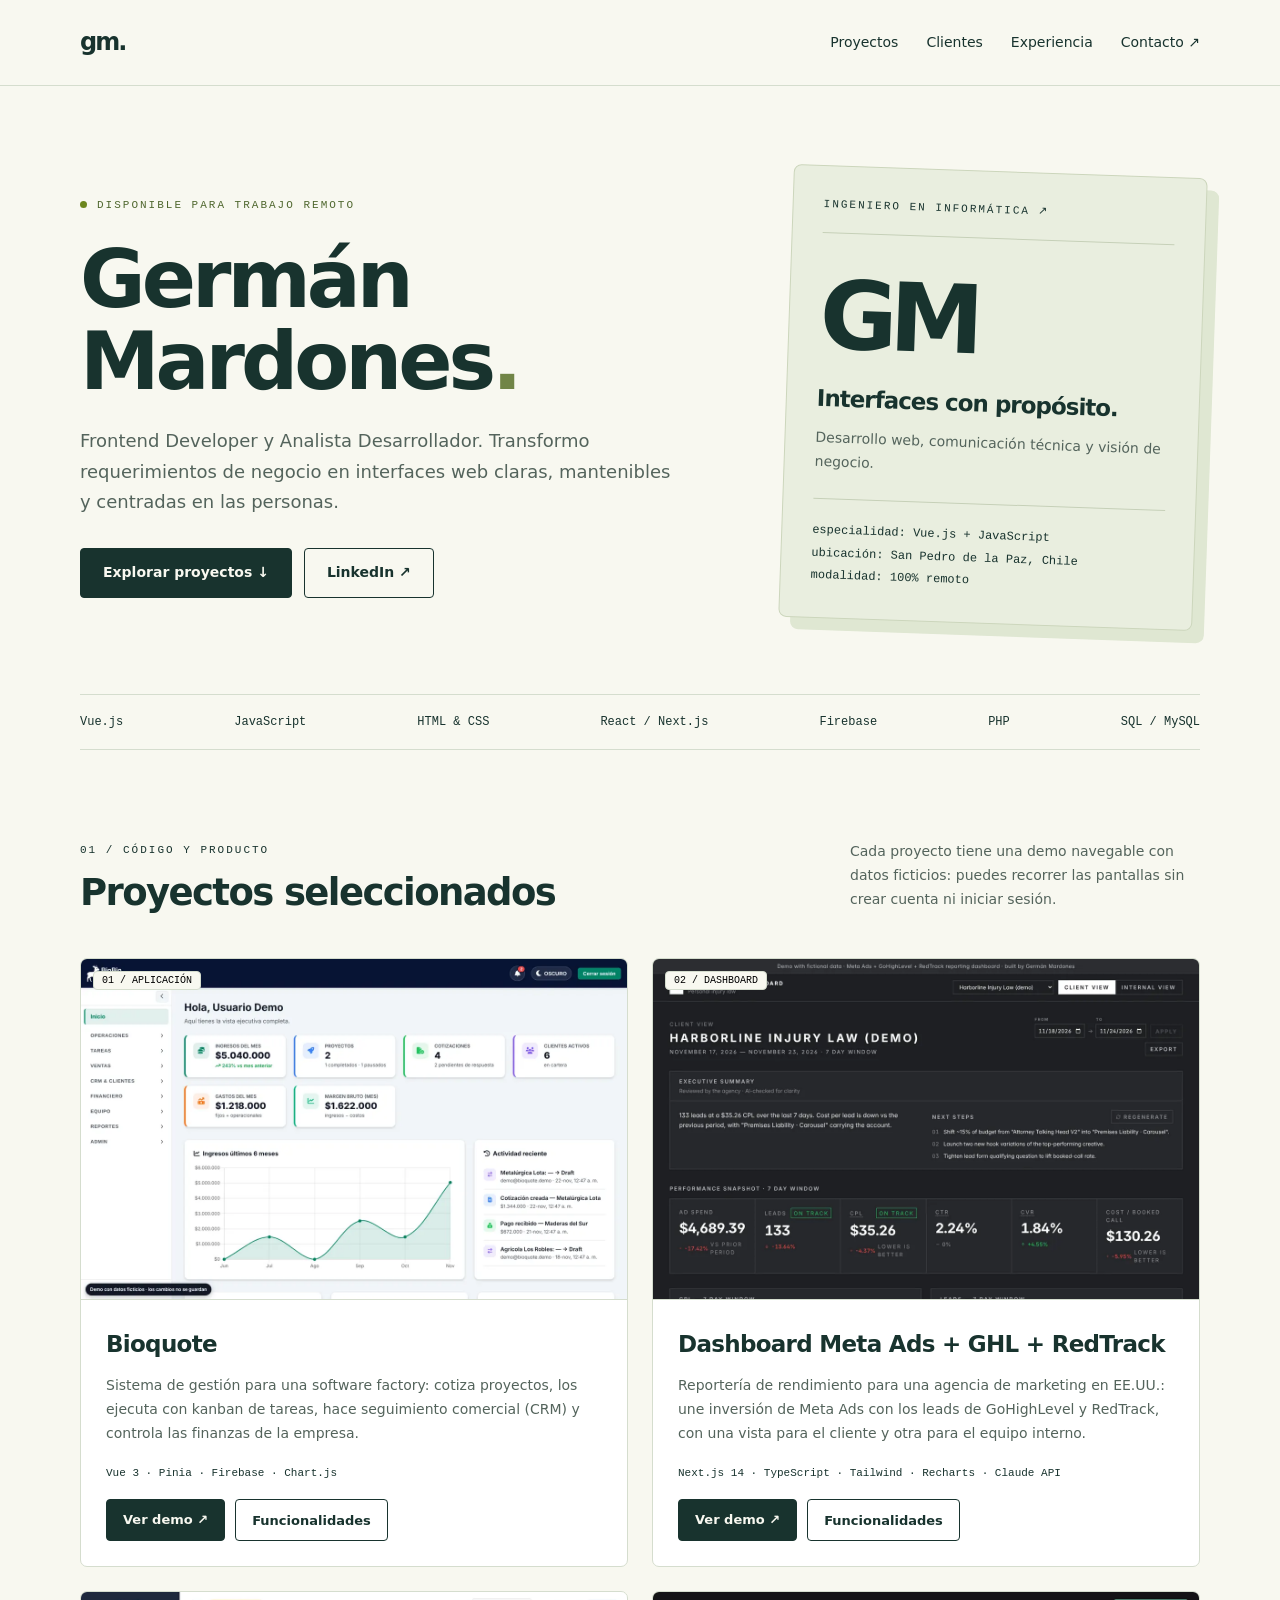
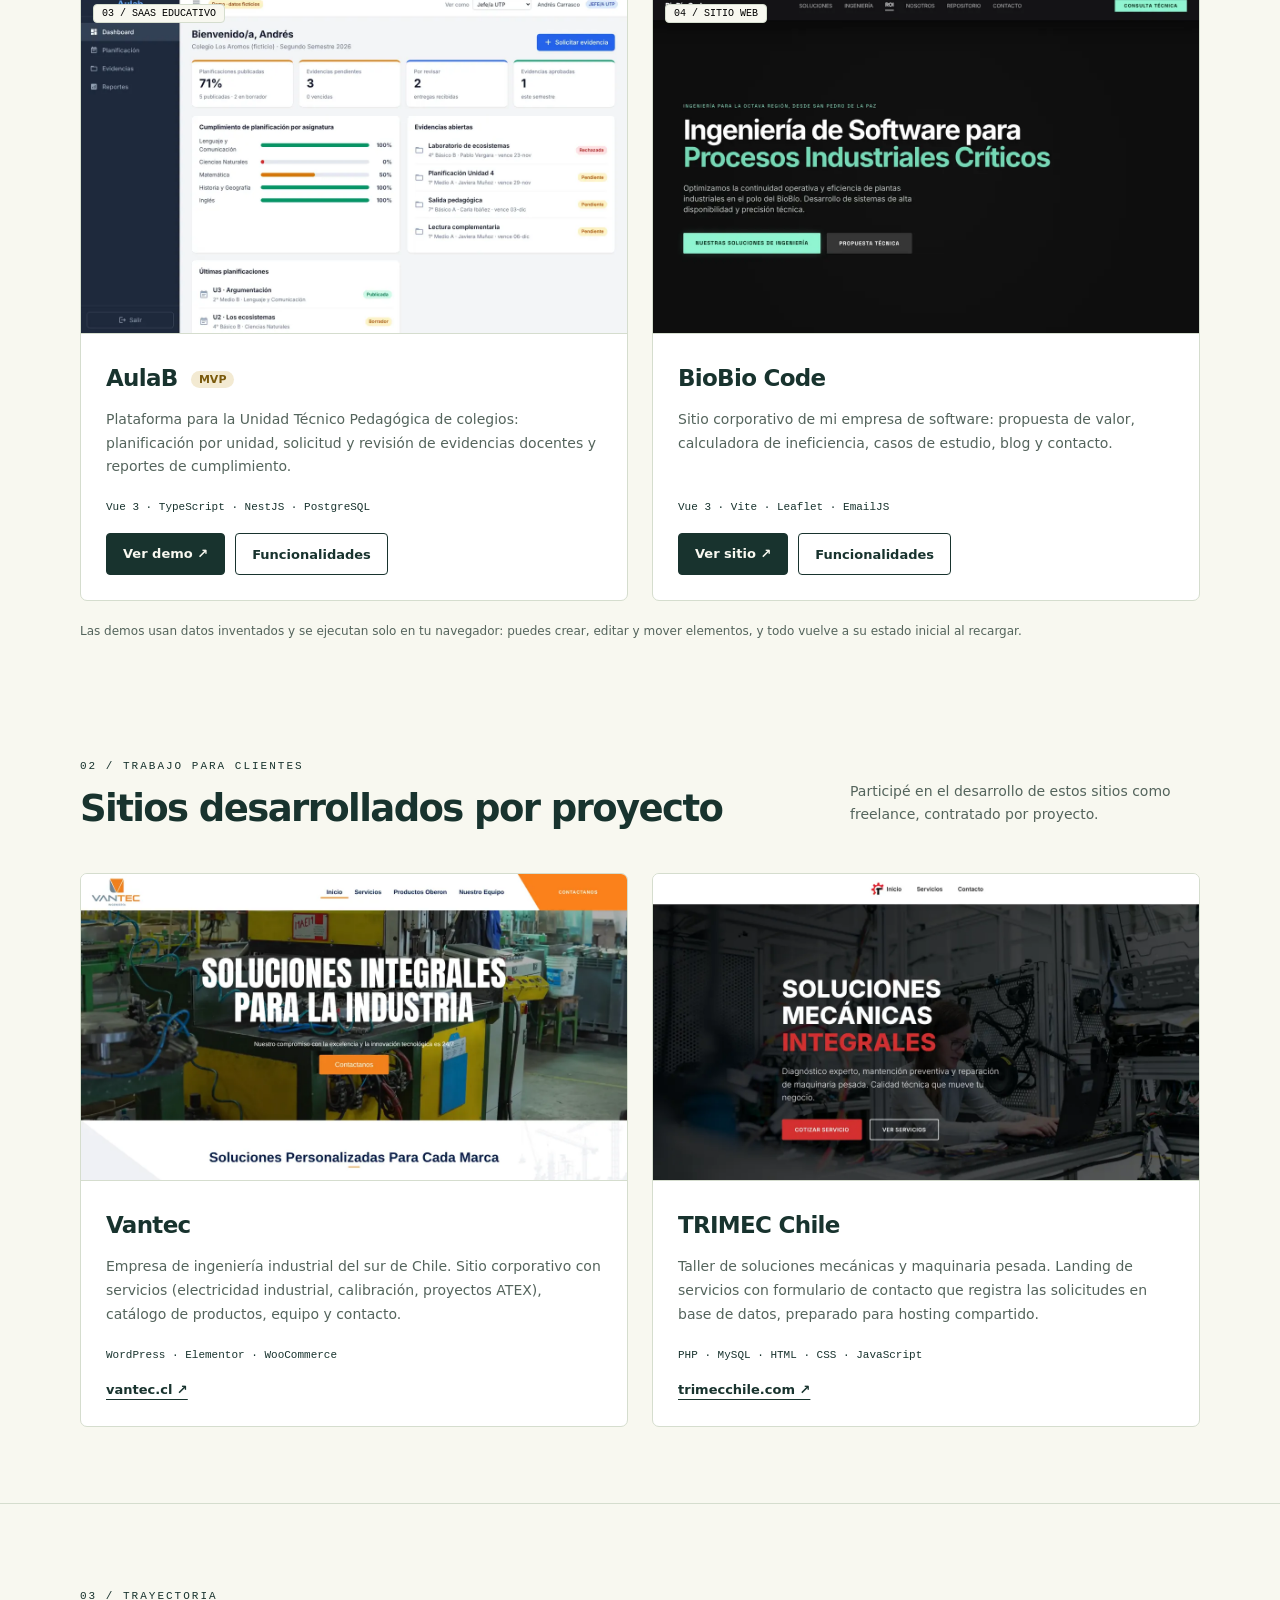
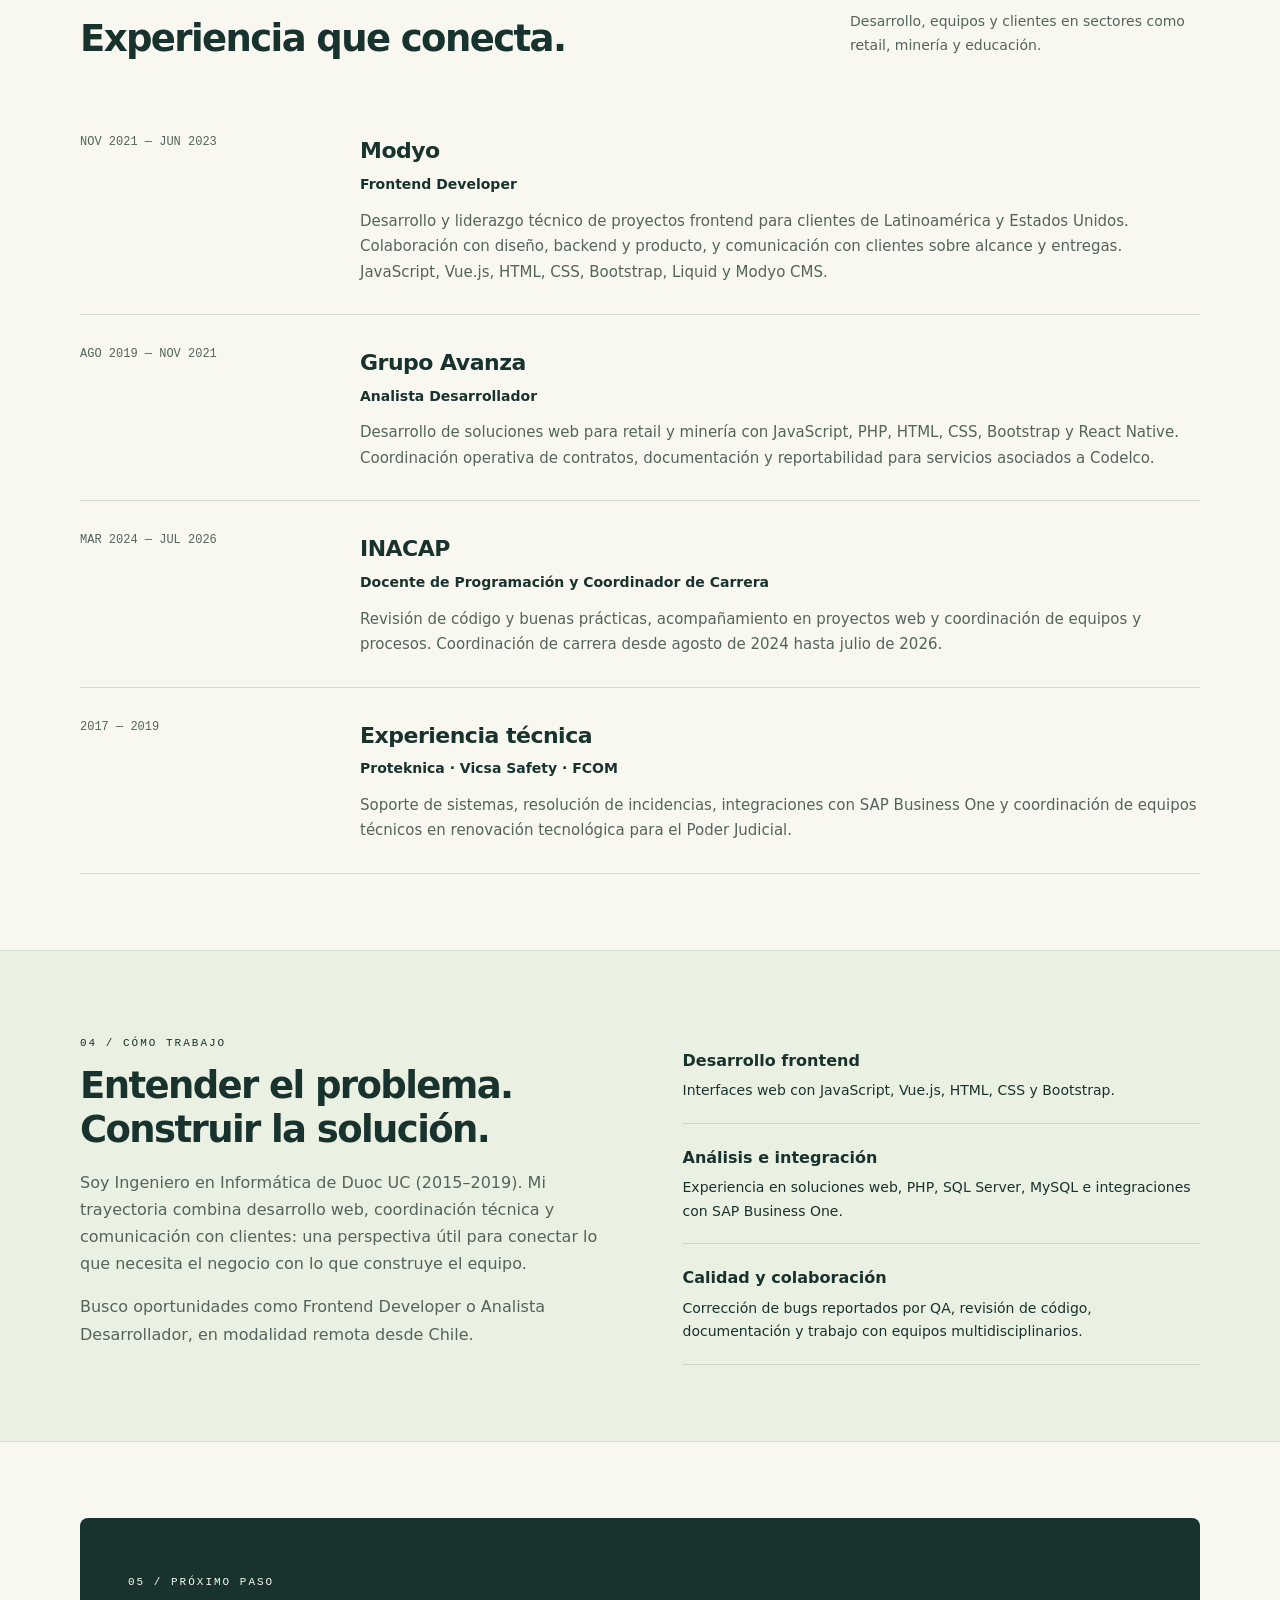
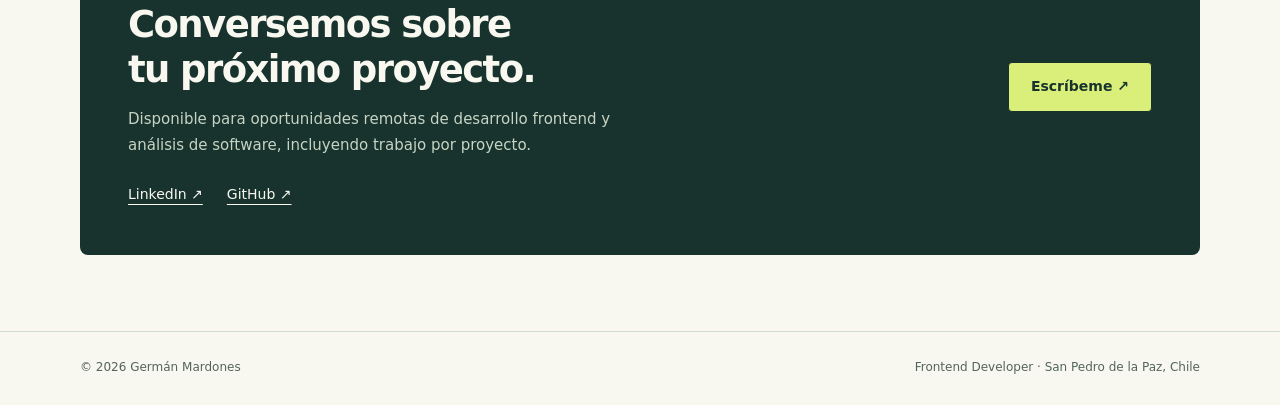
==== commit 92ca4deb: "Agregar demo de AulaB al portafolio Demo del MVP de AulaB (Vue 3 + TypeScript) con la API simulada y" ====
--- a/index.html
+++ b/index.html
@@ -1,6 +1,6 @@
 <!doctype html>
 <html lang="es"><head><meta charset="utf-8"><meta name="viewport" content="width=device-width,initial-scale=1"><meta name="description" content="Germán Mardones: Frontend Developer y Analista Desarrollador. Proyectos con demo navegable en Vue.js, Next.js y Firebase."><title>Germán Mardones | Frontend Developer</title><style>
-:root{--ink:#18332e;--muted:#54645c;--paper:#f8f8f0;--line:#d5ddce;--lime:#d9ef79}*{box-sizing:border-box}html{scroll-behavior:smooth;scroll-padding-top:25px}body{margin:0;color:var(--ink);background:var(--paper);font:16px/1.7 system-ui,-apple-system,sans-serif}a{color:inherit;text-underline-offset:5px}a:focus-visible{outline:3px solid #698714;outline-offset:5px}.wrap{width:min(1120px,calc(100% - 64px));margin:auto}header{border-bottom:1px solid var(--line)}nav{height:85px;display:flex;align-items:center;justify-content:space-between}nav>b{font-size:24px;letter-spacing:-2px}nav div{display:flex;gap:28px;font-size:14px}nav a{text-decoration:none}.eyebrow{font:11px/1.6 ui-monospace,Consolas,monospace;letter-spacing:2px;text-transform:uppercase}.hero{display:grid;grid-template-columns:1.5fr 1fr;gap:85px;padding:85px 0 70px;align-items:center}.available{color:#4f672e}.available:before{content:"";display:inline-block;width:7px;height:7px;border-radius:50%;background:#6c861d;margin-right:10px}h1{font-size:clamp(50px,6.5vw,80px);line-height:1.02;letter-spacing:-4px;margin:24px 0}h1 span{color:#718547}.intro{font-size:18px;color:var(--muted);max-width:600px}.actions{display:flex;gap:12px;flex-wrap:wrap;margin-top:30px}.btn{display:inline-block;padding:12px 22px;border:1px solid var(--ink);border-radius:4px;font-size:14px;font-weight:650;text-decoration:none}.primary{background:var(--ink);color:var(--paper)}.btn:hover{background:var(--lime);color:var(--ink)}.identity{background:#e9eedf;border:1px solid #ccd6bc;padding:30px;transform:rotate(2deg);border-radius:8px;box-shadow:12px 12px 0 #dfe7d2}.identity .top{border-bottom:1px solid #c6d0b8;padding-bottom:18px}.monogram{font-size:95px;font-weight:800;letter-spacing:-8px;line-height:1;margin:35px 0 22px}.identity h2{font-size:23px;letter-spacing:-1px;margin:0}.identity p{font-size:14px;color:var(--muted)}.code{border-top:1px solid #c6d0b8;margin-top:24px;padding-top:20px;font:12px/1.9 ui-monospace,Consolas,monospace}.strip{display:flex;justify-content:space-between;flex-wrap:wrap;gap:20px;border-block:1px solid var(--line);padding:20px 0;font:12px ui-monospace,Consolas,monospace}section{padding:76px 0}.heading{display:flex;justify-content:space-between;align-items:end;gap:35px;margin-bottom:32px}h2{font-size:37px;line-height:1.2;letter-spacing:-1.6px;margin:10px 0}.heading p{max-width:350px;color:var(--muted);font-size:14px}.projects{display:grid;grid-template-columns:repeat(3,1fr);gap:20px}.project{border:1px solid var(--line);border-radius:7px;overflow:hidden;background:white;display:flex;flex-direction:column}.mark{height:155px;padding:22px;background:#e3ecd7;display:flex;justify-content:space-between;align-items:center}.mark b{font-size:46px;letter-spacing:-3px}.mark small{font:10px ui-monospace,monospace;align-self:start}.project:nth-child(2) .mark{background:#e4e9f1}.project:nth-child(3) .mark{background:#eee5d6}.body{padding:25px;flex:1;display:flex;flex-direction:column}.body h3{font-size:23px;letter-spacing:-.7px;margin:0 0 10px}.body p{font-size:14px;color:var(--muted);margin:0 0 22px}.tags{font:11px ui-monospace,monospace;margin-top:auto}.project a{margin-top:23px;padding-top:16px;border-top:1px solid var(--line);font-size:13px;font-weight:650}.note{font-size:12px;color:var(--muted);margin-top:20px}.experience{border-top:1px solid var(--line)}.row{display:grid;grid-template-columns:230px 1fr;gap:50px;padding:29px 0;border-bottom:1px solid var(--line)}.date{font:12px/1.8 ui-monospace,monospace;color:var(--muted)}.row h3{font-size:22px;margin:0;letter-spacing:-.5px}.row h4{font-size:14px;margin:3px 0 12px}.row p{font-size:15px;color:var(--muted);margin:0}.about{background:#eaf0e2;border-block:1px solid var(--line)}.about-grid{display:grid;grid-template-columns:1fr 1fr;gap:85px}.about p{color:var(--muted)}.capabilities{list-style:none;padding:0;margin:0}.capabilities li{padding:20px 0;border-bottom:1px solid #cad6be;font-size:14px}.capabilities b{display:block;font-size:16px;margin-bottom:5px}.contact .inner{background:var(--ink);color:var(--paper);padding:48px;border-radius:8px;display:flex;align-items:center;justify-content:space-between;gap:35px}.contact p{max-width:530px;color:#c7d4c3;font-size:15px}.contact .btn{background:var(--lime);color:var(--ink);white-space:nowrap}.social{display:flex;gap:24px;font-size:14px;margin-top:25px}footer{padding:25px 0;border-top:1px solid var(--line);font-size:12px;color:var(--muted)}footer .wrap{display:flex;justify-content:space-between;gap:20px}.skip{position:absolute;top:-80px;left:15px;background:white;padding:10px}.skip:focus{top:10px}@media(max-width:850px){.hero{gap:40px}.projects{grid-template-columns:1fr}.project{display:grid;grid-template-columns:210px 1fr}.mark{height:100%;min-height:220px}.about-grid{gap:30px}.contact .inner{display:block}.contact .btn{margin-top:15px}}@media(max-width:600px){.wrap{width:calc(100% - 36px)}nav{height:72px}nav div{gap:15px;font-size:12px}.hero{display:block;padding:45px 0}.hero h1{font-size:55px;letter-spacing:-3px}.identity{margin:40px 8px 15px}.monogram{font-size:68px;margin:25px 0 15px}.strip{justify-content:start;gap:18px;font-size:11px}section{padding:50px 0}.heading{display:block}h2{font-size:31px}.project{display:flex}.mark{min-height:0;height:135px}.row{display:block}.date{margin-bottom:12px}.about-grid{grid-template-columns:1fr;gap:20px}.contact .inner{padding:28px}footer .wrap{display:block}footer span{display:block;margin-top:7px}}@media(prefers-reduced-motion:reduce){html{scroll-behavior:auto}}.projects{grid-template-columns:repeat(3,1fr);gap:20px}.project{display:flex}.shot{position:relative;display:block;padding:0;border:0;border-bottom:1px solid var(--line);background:#e3ecd7;cursor:zoom-in;aspect-ratio:16/10;overflow:hidden}.shot img{display:block;width:100%;height:100%;object-fit:cover;object-position:top;transition:transform .35s}.shot:hover img{transform:scale(1.03)}.shot small{position:absolute;top:12px;left:12px;background:var(--paper);border:1px solid var(--line);border-radius:4px;padding:3px 8px;font:10px ui-monospace,monospace}.shot:focus-visible{outline:3px solid #698714;outline-offset:-3px}.status{display:inline-block;vertical-align:middle;margin-left:6px;padding:2px 8px;border-radius:999px;background:#f3ead2;color:#7a5a0c;font:600 11px system-ui;letter-spacing:0}.links{display:flex;flex-wrap:wrap;gap:10px;margin-top:20px}.links .btn{padding:9px 16px;font-size:13px;background:none;cursor:pointer;color:var(--ink);font-family:inherit}.links .btn.primary{background:var(--ink);color:var(--paper)}.links .btn:hover{background:var(--lime);color:var(--ink)}.project .links a{margin-top:0;padding-top:9px;border-top:1px solid var(--ink)}
+:root{--ink:#18332e;--muted:#54645c;--paper:#f8f8f0;--line:#d5ddce;--lime:#d9ef79}*{box-sizing:border-box}html{scroll-behavior:smooth;scroll-padding-top:25px}body{margin:0;color:var(--ink);background:var(--paper);font:16px/1.7 system-ui,-apple-system,sans-serif}a{color:inherit;text-underline-offset:5px}a:focus-visible{outline:3px solid #698714;outline-offset:5px}.wrap{width:min(1120px,calc(100% - 64px));margin:auto}header{border-bottom:1px solid var(--line)}nav{height:85px;display:flex;align-items:center;justify-content:space-between}nav>b{font-size:24px;letter-spacing:-2px}nav div{display:flex;gap:28px;font-size:14px}nav a{text-decoration:none}.eyebrow{font:11px/1.6 ui-monospace,Consolas,monospace;letter-spacing:2px;text-transform:uppercase}.hero{display:grid;grid-template-columns:1.5fr 1fr;gap:85px;padding:85px 0 70px;align-items:center}.available{color:#4f672e}.available:before{content:"";display:inline-block;width:7px;height:7px;border-radius:50%;background:#6c861d;margin-right:10px}h1{font-size:clamp(50px,6.5vw,80px);line-height:1.02;letter-spacing:-4px;margin:24px 0}h1 span{color:#718547}.intro{font-size:18px;color:var(--muted);max-width:600px}.actions{display:flex;gap:12px;flex-wrap:wrap;margin-top:30px}.btn{display:inline-block;padding:12px 22px;border:1px solid var(--ink);border-radius:4px;font-size:14px;font-weight:650;text-decoration:none}.primary{background:var(--ink);color:var(--paper)}.btn:hover{background:var(--lime);color:var(--ink)}.identity{background:#e9eedf;border:1px solid #ccd6bc;padding:30px;transform:rotate(2deg);border-radius:8px;box-shadow:12px 12px 0 #dfe7d2}.identity .top{border-bottom:1px solid #c6d0b8;padding-bottom:18px}.monogram{font-size:95px;font-weight:800;letter-spacing:-8px;line-height:1;margin:35px 0 22px}.identity h2{font-size:23px;letter-spacing:-1px;margin:0}.identity p{font-size:14px;color:var(--muted)}.code{border-top:1px solid #c6d0b8;margin-top:24px;padding-top:20px;font:12px/1.9 ui-monospace,Consolas,monospace}.strip{display:flex;justify-content:space-between;flex-wrap:wrap;gap:20px;border-block:1px solid var(--line);padding:20px 0;font:12px ui-monospace,Consolas,monospace}section{padding:76px 0}.heading{display:flex;justify-content:space-between;align-items:end;gap:35px;margin-bottom:32px}h2{font-size:37px;line-height:1.2;letter-spacing:-1.6px;margin:10px 0}.heading p{max-width:350px;color:var(--muted);font-size:14px}.projects{display:grid;grid-template-columns:repeat(3,1fr);gap:20px}.project{border:1px solid var(--line);border-radius:7px;overflow:hidden;background:white;display:flex;flex-direction:column}.mark{height:155px;padding:22px;background:#e3ecd7;display:flex;justify-content:space-between;align-items:center}.mark b{font-size:46px;letter-spacing:-3px}.mark small{font:10px ui-monospace,monospace;align-self:start}.project:nth-child(2) .mark{background:#e4e9f1}.project:nth-child(3) .mark{background:#eee5d6}.body{padding:25px;flex:1;display:flex;flex-direction:column}.body h3{font-size:23px;letter-spacing:-.7px;margin:0 0 10px}.body p{font-size:14px;color:var(--muted);margin:0 0 22px}.tags{font:11px ui-monospace,monospace;margin-top:auto}.project a{margin-top:23px;padding-top:16px;border-top:1px solid var(--line);font-size:13px;font-weight:650}.note{font-size:12px;color:var(--muted);margin-top:20px}.experience{border-top:1px solid var(--line)}.row{display:grid;grid-template-columns:230px 1fr;gap:50px;padding:29px 0;border-bottom:1px solid var(--line)}.date{font:12px/1.8 ui-monospace,monospace;color:var(--muted)}.row h3{font-size:22px;margin:0;letter-spacing:-.5px}.row h4{font-size:14px;margin:3px 0 12px}.row p{font-size:15px;color:var(--muted);margin:0}.about{background:#eaf0e2;border-block:1px solid var(--line)}.about-grid{display:grid;grid-template-columns:1fr 1fr;gap:85px}.about p{color:var(--muted)}.capabilities{list-style:none;padding:0;margin:0}.capabilities li{padding:20px 0;border-bottom:1px solid #cad6be;font-size:14px}.capabilities b{display:block;font-size:16px;margin-bottom:5px}.contact .inner{background:var(--ink);color:var(--paper);padding:48px;border-radius:8px;display:flex;align-items:center;justify-content:space-between;gap:35px}.contact p{max-width:530px;color:#c7d4c3;font-size:15px}.contact .btn{background:var(--lime);color:var(--ink);white-space:nowrap}.social{display:flex;gap:24px;font-size:14px;margin-top:25px}footer{padding:25px 0;border-top:1px solid var(--line);font-size:12px;color:var(--muted)}footer .wrap{display:flex;justify-content:space-between;gap:20px}.skip{position:absolute;top:-80px;left:15px;background:white;padding:10px}.skip:focus{top:10px}@media(max-width:850px){.hero{gap:40px}.projects{grid-template-columns:1fr}.project{display:grid;grid-template-columns:210px 1fr}.mark{height:100%;min-height:220px}.about-grid{gap:30px}.contact .inner{display:block}.contact .btn{margin-top:15px}}@media(max-width:600px){.wrap{width:calc(100% - 36px)}nav{height:72px}nav div{gap:15px;font-size:12px}.hero{display:block;padding:45px 0}.hero h1{font-size:55px;letter-spacing:-3px}.identity{margin:40px 8px 15px}.monogram{font-size:68px;margin:25px 0 15px}.strip{justify-content:start;gap:18px;font-size:11px}section{padding:50px 0}.heading{display:block}h2{font-size:31px}.project{display:flex}.mark{min-height:0;height:135px}.row{display:block}.date{margin-bottom:12px}.about-grid{grid-template-columns:1fr;gap:20px}.contact .inner{padding:28px}footer .wrap{display:block}footer span{display:block;margin-top:7px}}@media(prefers-reduced-motion:reduce){html{scroll-behavior:auto}}.projects{grid-template-columns:repeat(2,1fr);gap:24px}.project{display:flex}.shot{position:relative;display:block;padding:0;border:0;border-bottom:1px solid var(--line);background:#e3ecd7;cursor:zoom-in;aspect-ratio:16/10;overflow:hidden}.shot img{display:block;width:100%;height:100%;object-fit:cover;object-position:top;transition:transform .35s}.shot:hover img{transform:scale(1.03)}.shot small{position:absolute;top:12px;left:12px;background:var(--paper);border:1px solid var(--line);border-radius:4px;padding:3px 8px;font:10px ui-monospace,monospace}.shot:focus-visible{outline:3px solid #698714;outline-offset:-3px}.status{display:inline-block;vertical-align:middle;margin-left:6px;padding:2px 8px;border-radius:999px;background:#f3ead2;color:#7a5a0c;font:600 11px system-ui;letter-spacing:0}.links{display:flex;flex-wrap:wrap;gap:10px;margin-top:20px}.links .btn{padding:9px 16px;font-size:13px;background:none;cursor:pointer;color:var(--ink);font-family:inherit}.links .btn.primary{background:var(--ink);color:var(--paper)}.links .btn:hover{background:var(--lime);color:var(--ink)}.project .links a{margin-top:0;padding-top:9px;border-top:1px solid var(--ink)}
 .clients{padding-top:20px}.client-grid{display:grid;grid-template-columns:repeat(2,1fr);gap:24px}.client{border:1px solid var(--line);border-radius:7px;overflow:hidden;background:white;display:flex;flex-direction:column}.client img{display:block;width:100%;height:auto;aspect-ratio:16/9;object-fit:cover;object-position:top;border-bottom:1px solid var(--line)}.client .body a{margin-top:18px;font-size:13px;font-weight:650}
 dialog{width:min(1080px,calc(100% - 32px));max-height:calc(100vh - 32px);padding:0;border:1px solid var(--line);border-radius:10px;background:var(--paper);color:var(--ink)}dialog::backdrop{background:rgba(24,51,46,.55)}.dlg{display:grid;grid-template-columns:1.25fr 1fr;position:relative}.gallery{background:#e9eedf;padding:20px;display:flex;flex-direction:column;gap:12px}.gallery>img{width:100%;aspect-ratio:16/10;object-fit:cover;object-position:top;border-radius:6px;border:1px solid var(--line);background:white}.thumbs{display:grid;grid-template-columns:repeat(4,1fr);gap:8px}.thumbs button{padding:0;border:2px solid transparent;border-radius:5px;overflow:hidden;cursor:pointer;background:white}.thumbs button[aria-current=true]{border-color:var(--ink)}.thumbs img{display:block;width:100%;aspect-ratio:16/10;object-fit:cover;object-position:top}.info{padding:28px 30px;overflow:auto;max-height:calc(100vh - 34px)}.info h3{font-size:28px;letter-spacing:-1px;margin:8px 0}.info>p{color:var(--muted);font-size:15px}.info ul{padding-left:18px;margin:16px 0;font-size:14px}.info li{margin-bottom:8px}.info .tags{margin:16px 0 6px}.dnote{font-size:13px;background:#eaf0e2;border-left:3px solid #6c861d;padding:10px 12px;border-radius:4px}.close{position:absolute;top:12px;right:12px;width:36px;height:36px;border-radius:50%;border:1px solid var(--line);background:white;cursor:pointer;font-size:15px;z-index:2}
 @media(max-width:850px){.projects,.client-grid{grid-template-columns:1fr}.project{display:flex}.dlg{grid-template-columns:1fr}.info{max-height:none}dialog{overflow:auto}}@media(max-width:600px){.shot{aspect-ratio:16/11}.info{padding:22px}}</style></head>
@@ -9,7 +9,8 @@
 <section id="proyectos" class="wrap"><div class="heading"><div><span class="eyebrow">01 / Código y producto</span><h2>Proyectos seleccionados</h2></div><p>Cada proyecto tiene una demo navegable con datos ficticios: puedes recorrer las pantallas sin crear cuenta ni iniciar sesión.</p></div><div class="projects">
 <article class="project"><button class="shot" type="button" data-open="bioquote" aria-label="Ver funcionalidades de Bioquote"><img src="assets/projects/bioquote-1.webp" alt="Panel de inicio de Bioquote con ingresos del mes, proyectos y gráfico de ingresos" width="1200" height="750" loading="lazy"><small>01 / APLICACIÓN</small></button><div class="body"><h3>Bioquote</h3><p>Sistema de gestión para una software factory: cotiza proyectos, los ejecuta con kanban de tareas, hace seguimiento comercial (CRM) y controla las finanzas de la empresa.</p><div class="tags">Vue 3 · Pinia · Firebase · Chart.js</div><div class="links"><a class="btn primary" href="demos/bioquote/" target="_blank" rel="noopener">Ver demo ↗</a><button class="btn" type="button" data-open="bioquote">Funcionalidades</button></div></div></article>
 <article class="project"><button class="shot" type="button" data-open="ads" aria-label="Ver funcionalidades del dashboard de anuncios"><img src="assets/projects/ads-1.webp" alt="Vista cliente del dashboard: resumen ejecutivo y KPIs de inversión, leads y costo por lead" width="1200" height="750" loading="lazy"><small>02 / DASHBOARD</small></button><div class="body"><h3>Dashboard Meta Ads + GHL + RedTrack</h3><p>Reportería de rendimiento para una agencia de marketing en EE.UU.: une inversión de Meta Ads con los leads de GoHighLevel y RedTrack, con una vista para el cliente y otra para el equipo interno.</p><div class="tags">Next.js 14 · TypeScript · Tailwind · Recharts · Claude API</div><div class="links"><a class="btn primary" href="demos/ads-dashboard/" target="_blank" rel="noopener">Ver demo ↗</a><button class="btn" type="button" data-open="ads">Funcionalidades</button></div></div></article>
-<article class="project"><button class="shot" type="button" data-open="biobiocode" aria-label="Ver funcionalidades del sitio BioBio Code"><img src="assets/projects/biobiocode-1.webp" alt="Portada del sitio de BioBio Code: Ingeniería de software para procesos industriales críticos" width="1200" height="750" loading="lazy"><small>03 / SITIO WEB</small></button><div class="body"><h3>BioBio Code</h3><p>Sitio corporativo de mi empresa de software: propuesta de valor, calculadora de ineficiencia, casos de estudio, blog y contacto.</p><div class="tags">Vue 3 · Vite · Leaflet · EmailJS</div><div class="links"><a class="btn primary" href="https://bio-bio-code.vercel.app/" target="_blank" rel="noopener">Ver sitio ↗</a><button class="btn" type="button" data-open="biobiocode">Funcionalidades</button></div></div></article>
+<article class="project"><button class="shot" type="button" data-open="aulab" aria-label="Ver funcionalidades de AulaB"><img src="assets/projects/aulab-1.webp" alt="Panel de la Unidad Técnico Pedagógica en AulaB con cumplimiento de planificación y evidencias abiertas" width="1200" height="750" loading="lazy"><small>03 / SAAS EDUCATIVO</small></button><div class="body"><h3>AulaB <span class="status">MVP</span></h3><p>Plataforma para la Unidad Técnico Pedagógica de colegios: planificación por unidad, solicitud y revisión de evidencias docentes y reportes de cumplimiento.</p><div class="tags">Vue 3 · TypeScript · NestJS · PostgreSQL</div><div class="links"><a class="btn primary" href="demos/aulab/" target="_blank" rel="noopener">Ver demo ↗</a><button class="btn" type="button" data-open="aulab">Funcionalidades</button></div></div></article>
+<article class="project"><button class="shot" type="button" data-open="biobiocode" aria-label="Ver funcionalidades del sitio BioBio Code"><img src="assets/projects/biobiocode-1.webp" alt="Portada del sitio de BioBio Code: Ingeniería de software para procesos industriales críticos" width="1200" height="750" loading="lazy"><small>04 / SITIO WEB</small></button><div class="body"><h3>BioBio Code</h3><p>Sitio corporativo de mi empresa de software: propuesta de valor, calculadora de ineficiencia, casos de estudio, blog y contacto.</p><div class="tags">Vue 3 · Vite · Leaflet · EmailJS</div><div class="links"><a class="btn primary" href="https://bio-bio-code.vercel.app/" target="_blank" rel="noopener">Ver sitio ↗</a><button class="btn" type="button" data-open="biobiocode">Funcionalidades</button></div></div></article>
 </div><p class="note">Las demos usan datos inventados y se ejecutan solo en tu navegador: puedes crear, editar y mover elementos, y todo vuelve a su estado inicial al recargar.</p></section>
 <section id="clientes" class="wrap clients"><div class="heading"><div><span class="eyebrow">02 / Trabajo para clientes</span><h2>Sitios desarrollados por proyecto</h2></div><p>Participé en el desarrollo de estos sitios como freelance, contratado por proyecto.</p></div><div class="client-grid">
 <article class="client"><img src="assets/projects/vantec-1.webp" alt="Portada del sitio de Vantec: Soluciones integrales para la industria" width="1200" height="750" loading="lazy"><div class="body"><h3>Vantec</h3><p>Empresa de ingeniería industrial del sur de Chile. Sitio corporativo con servicios (electricidad industrial, calibración, proyectos ATEX), catálogo de productos, equipo y contacto.</p><div class="tags">WordPress · Elementor · WooCommerce</div><a href="https://vantec.cl/" target="_blank" rel="noopener noreferrer">vantec.cl ↗</a></div></article>
@@ -26,6 +27,7 @@
 const FICHAS={
 bioquote:{kind:'Aplicación web · Gestión empresarial',title:'Bioquote',desc:'Reúne en un solo sistema el ciclo completo de una empresa de desarrollo de software: desde el primer contacto con un cliente hasta el cobro del proyecto.',features:['Cotizador paramétrico (entidades, roles, vistas, APIs) o por ítems, con margen, descuentos y versiones','Ciclo de vida de cada cotización: borrador, enviada, negociación, aprobada, en curso y completada','Ejecución de proyectos: responsables, fechas, avance y kanban de tareas por ítem','CRM: leads del sitio web, prospección con secuencia de correos y seguimiento por etapas','Finanzas: recaudación, flujo de caja a 30/60/90 días, estado de resultados, gastos y retiros de socios','Equipo: fichas de trabajadores, ausencias y vacaciones, tareas y calendario unificado','Roles y permisos (administrador, gerente, vendedor, desarrollador), exportación a PDF/Excel y modo oscuro'],stack:'Vue 3 · Pinia · Vue Router · Firebase (Auth, Firestore, Storage) · Chart.js · html2pdf · SheetJS',note:'La demo reemplaza Firebase por una base de datos en memoria con empresas y montos ficticios. Entras directo como administrador.',imgs:['bioquote-1','bioquote-2','bioquote-3','bioquote-4'],alts:['Panel de inicio','Kanban de tareas de un ítem','Flujo de caja proyectado','Listado de cotizaciones'],links:[['Ver demo ↗','demos/bioquote/',1],['Código en GitHub ↗','https://github.com/germardones/bioquote']]},
 ads:{kind:'Dashboard · Marketing de performance',title:'Dashboard Meta Ads + GHL + RedTrack',desc:'Desarrollado para una agencia de marketing en EE.UU. que gestiona campañas de captación de leads para varios clientes. Cruza la inversión publicitaria con los leads que llegan al CRM.',features:['Vista cliente: resumen ejecutivo, próximos pasos y KPIs (inversión, leads, CPL, CTR, CVR, costo por llamada agendada) con variación vs período anterior','Gráficos diarios de leads y costo por lead, y tabla de anuncios activos con sus métricas','Vista interna: estado de las conexiones con GoHighLevel y Meta, rendimiento por campaña y por anuncio','Tabla de leads con búsqueda, filtros por ciudad, fuente y etapa del pipeline, y exportación','Notas CRO corregidas con IA antes de mostrarse al cliente, e insights de escalamiento, presupuesto y creatividades','Reportes diarios en PDF y conteo de leads enviados a Slack','Multi-cliente con selector de rango de fechas e inicio de sesión con Google por rol'],stack:'Next.js 14 (App Router) · TypeScript · Tailwind · Recharts · Firebase Auth · API de Claude · Meta Marketing API · GoHighLevel · RedTrack · Slack',note:'El código es privado. La demo usa los mismos componentes con clientes, anuncios y leads inventados, y simula las llamadas a las APIs.',imgs:['ads-1','ads-2','ads-3'],alts:['Vista cliente','Vista interna','Campañas y leads'],links:[['Ver demo ↗','demos/ads-dashboard/',1]]},
+aulab:{kind:'SaaS educativo · MVP',title:'AulaB',desc:'Plataforma multi-institución para colegios chilenos, centrada en el trabajo de la Unidad Técnico Pedagógica (UTP): ordenar la planificación docente y el seguimiento de evidencias.',features:['Paneles según rol: UTP, docente, directivo, administrador de la institución y de la plataforma (se cambia con "Ver como")','Planificación por unidad: curso, asignatura, período, OA, contenidos, actividades, evaluación y recursos, con estados borrador/publicada/archivada','Solicitudes de evidencia: UTP las asigna a uno o varios docentes con fecha límite','Entrega de evidencias con archivos y enlaces, y revisión UTP con aprobación o solicitud de corrección','Reportes de cumplimiento por docente y por asignatura','Gestión de instituciones, módulos habilitados, usuarios y roles','API REST con autenticación JWT y refresh tokens, control de acceso por rol, auditoría y despliegue con Docker'],stack:'Vue 3 · TypeScript · Pinia · Vue Router · Axios · NestJS · TypeORM · PostgreSQL · Docker',note:'MVP en desarrollo. La demo usa el frontend real con la API simulada en el navegador y un colegio ficticio; entras directo sin iniciar sesión.',imgs:['aulab-1','aulab-2','aulab-3','aulab-4'],alts:['Panel UTP','Entrega de evidencia (docente)','Planificaciones','Reportes de cumplimiento'],links:[['Ver demo ↗','demos/aulab/',1]]},
 biobiocode:{kind:'Sitio corporativo',title:'BioBio Code',desc:'Sitio de mi empresa, enfocado en digitalizar procesos operativos de pymes industriales de la Región del Biobío.',features:['Portada con propuesta de valor, indicadores y testimonios','Calculadora interactiva de ineficiencia de procesos','Mapa de presencia en el polo industrial (Leaflet)','Portafolio y repositorio técnico de casos de estudio con página de detalle','Blog, preguntas frecuentes y formulario de contacto con envío por EmailJS','Título y metadatos por página para SEO, animaciones al hacer scroll y política de privacidad'],stack:'Vue 3 · Vite · Vue Router · Leaflet · AOS · EmailJS · DOMPurify',note:'',imgs:['biobiocode-1','biobiocode-2','biobiocode-3'],alts:['Portada','Portafolio','Repositorio técnico'],links:[['Ver sitio ↗','https://bio-bio-code.vercel.app/',1],['Código en GitHub ↗','https://github.com/germardones/BioBioCode']]}
 };
 const dlg=document.getElementById('ficha');let lastFocus=null;
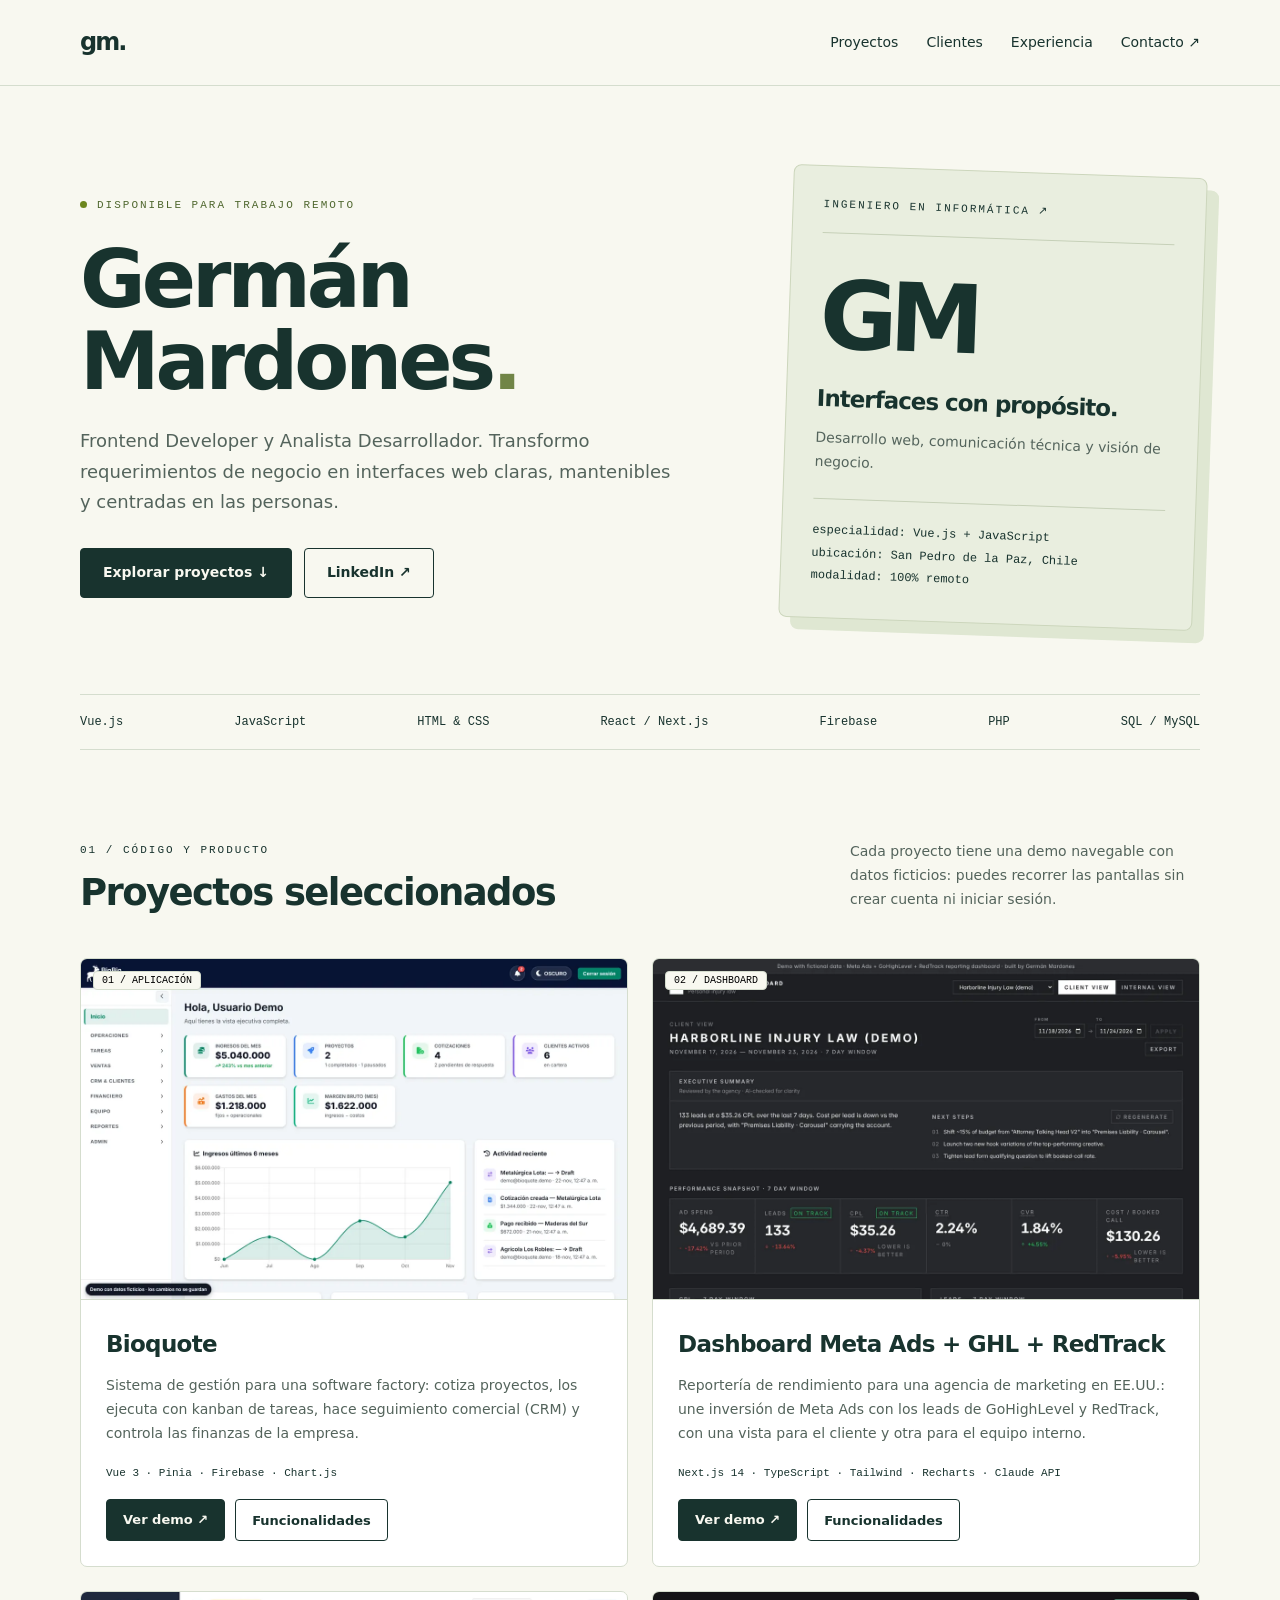
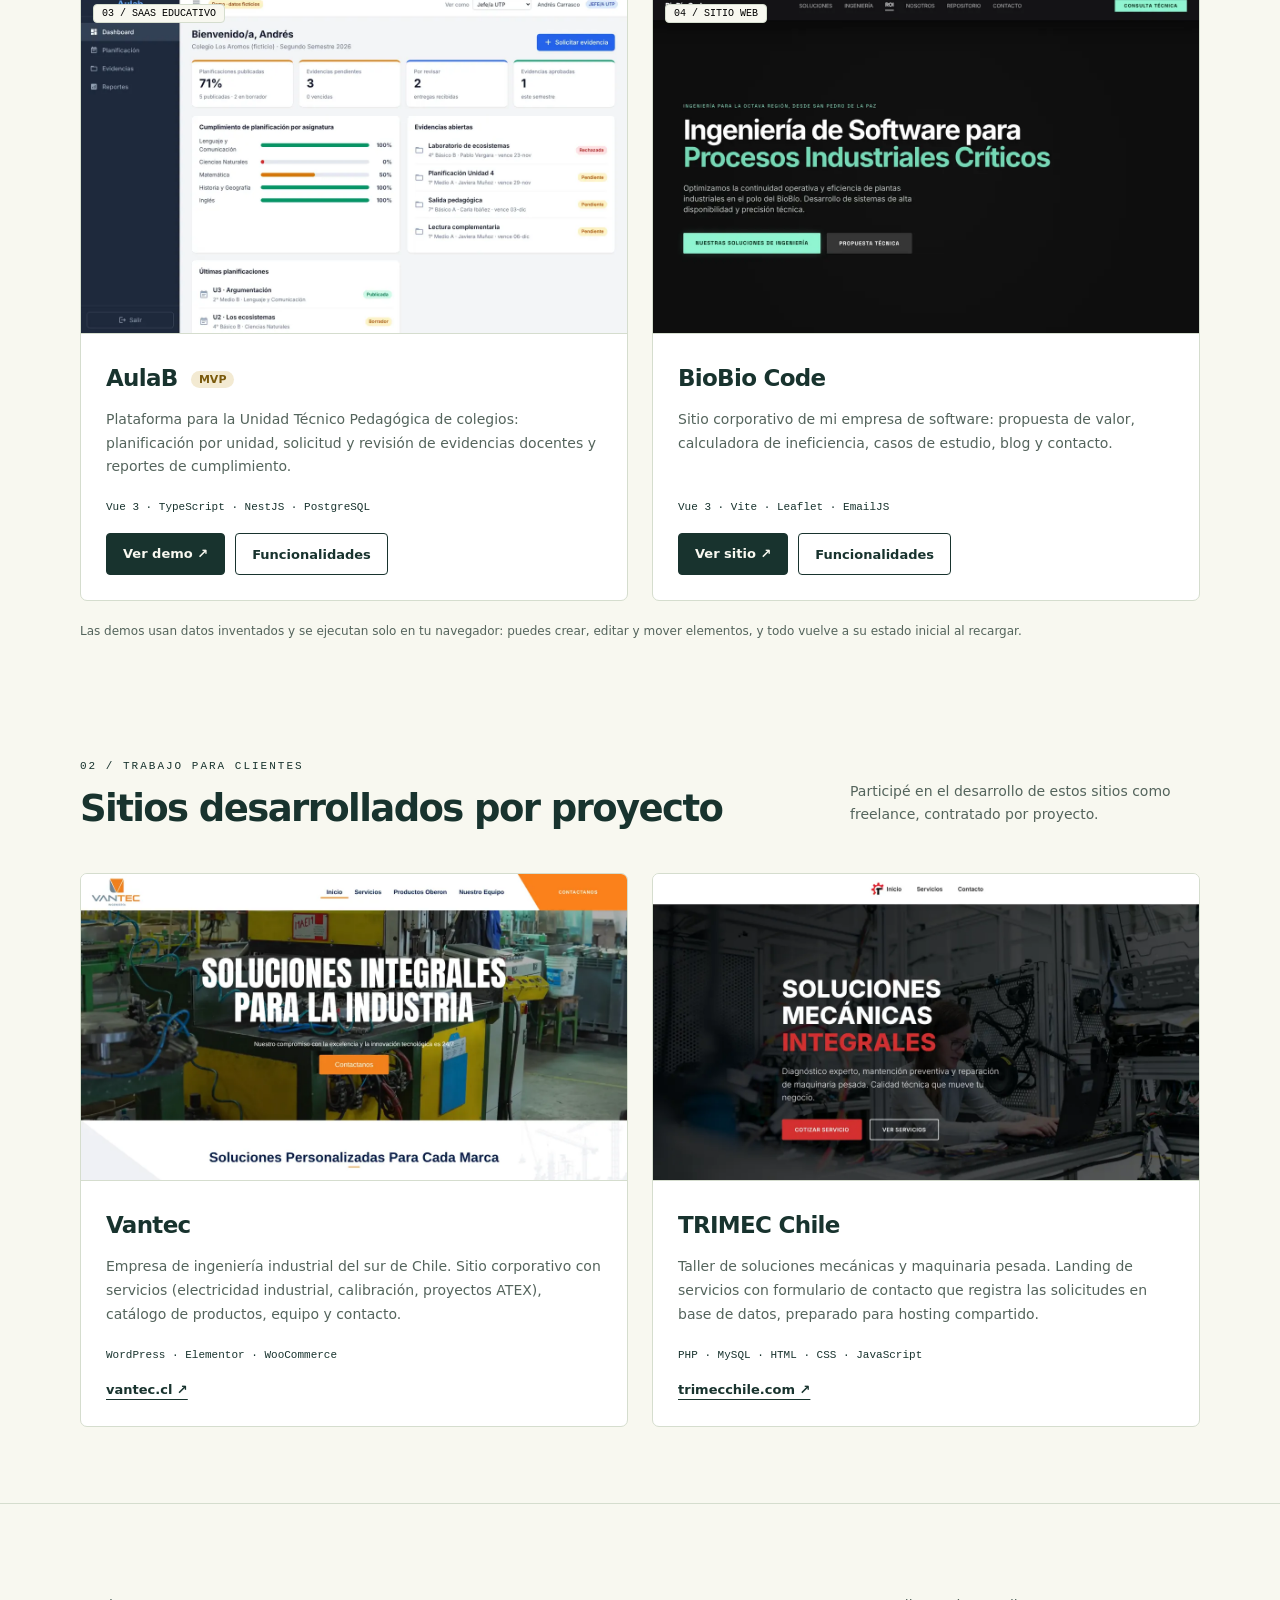
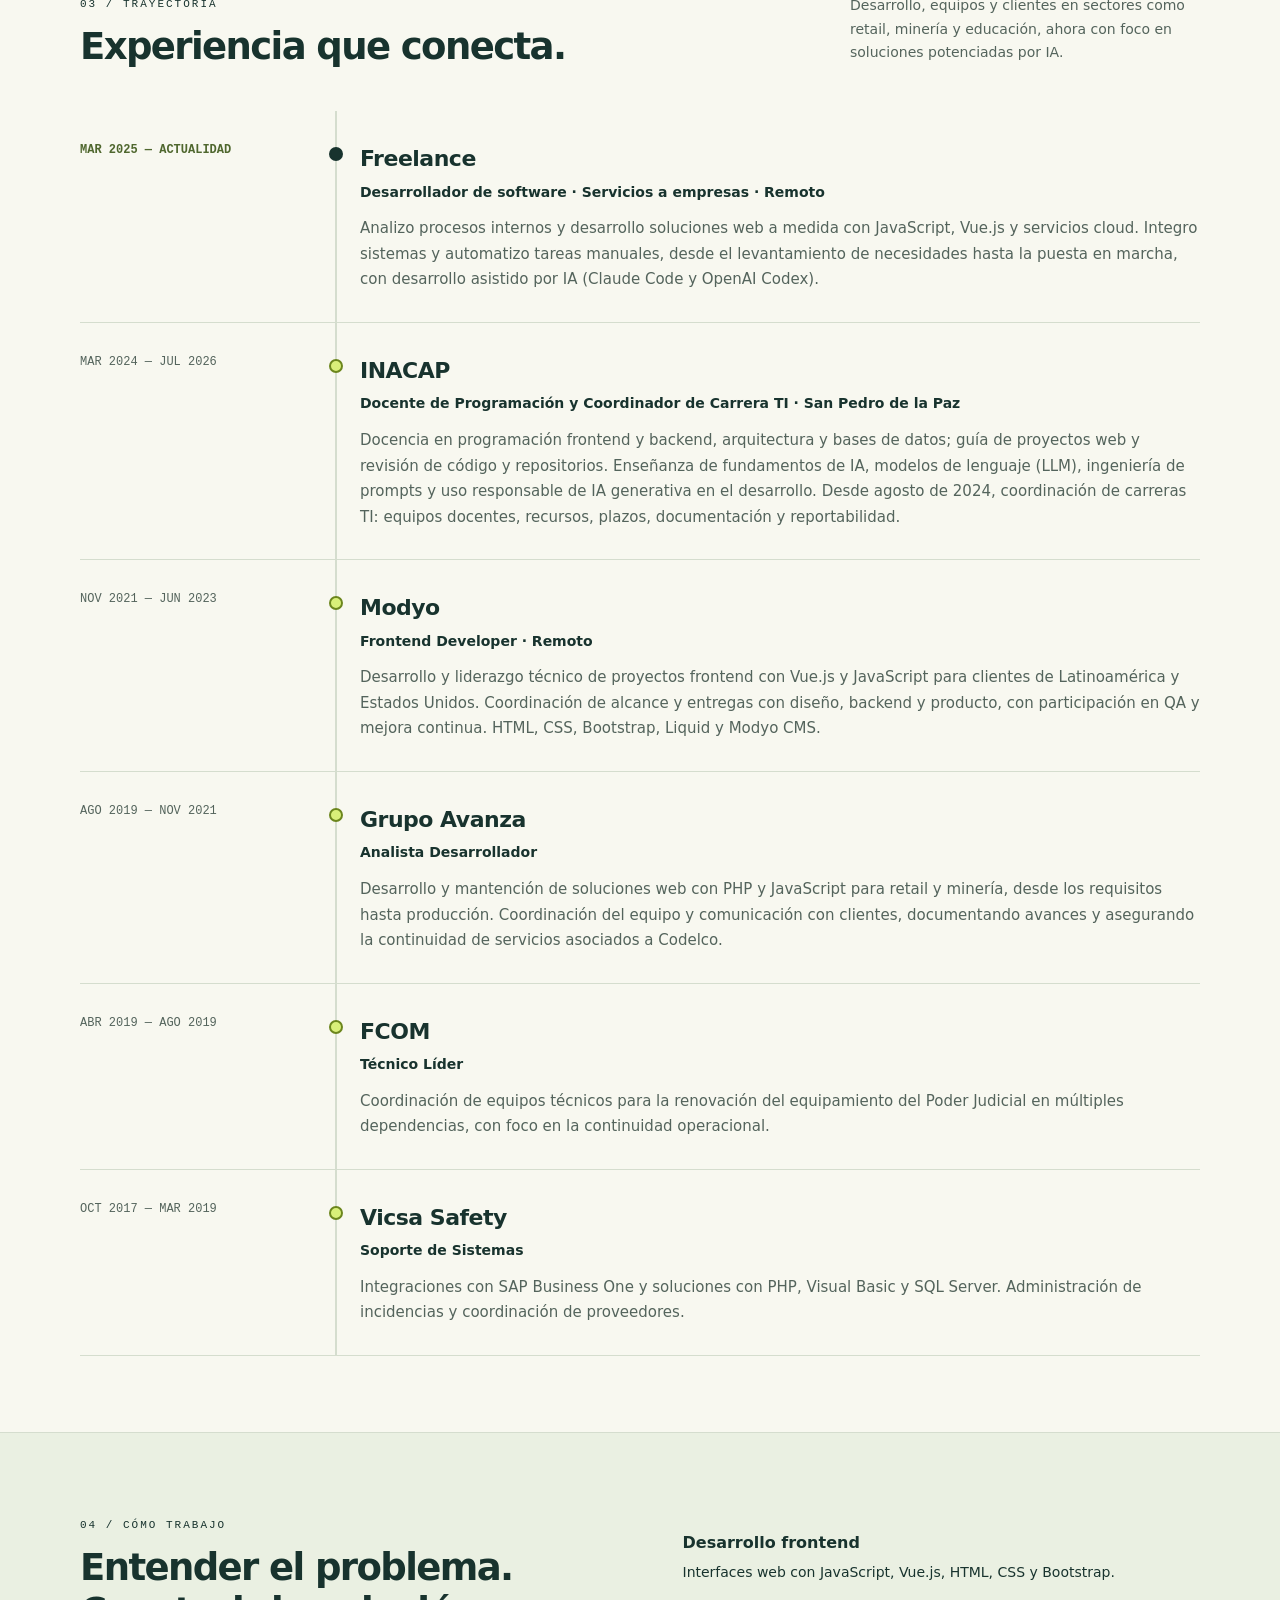
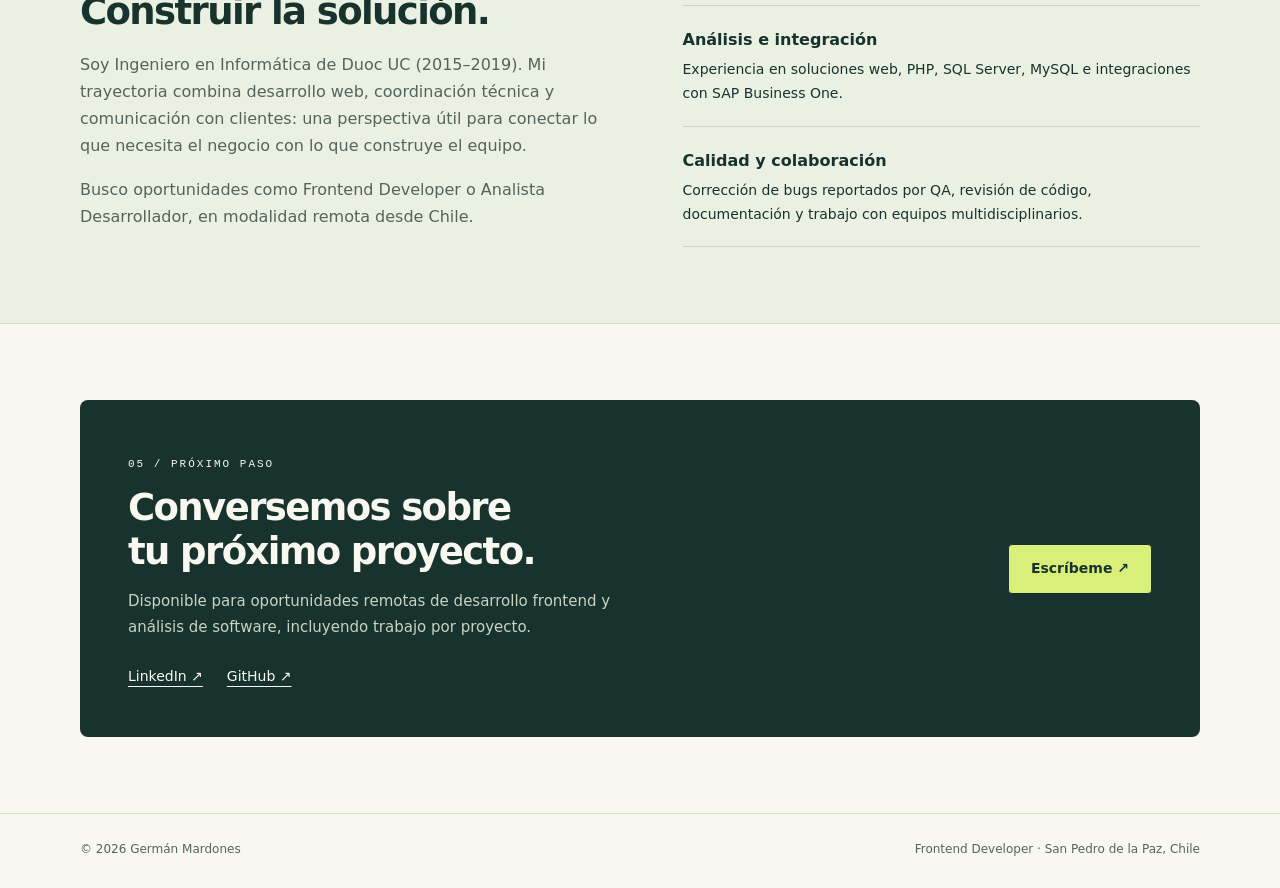
==== commit 1d10f138: "Animar y completar la cronología de experiencia según el CV - Orden del cargo más reciente al más an" ====
--- a/index.html
+++ b/index.html
@@ -3,7 +3,11 @@
 :root{--ink:#18332e;--muted:#54645c;--paper:#f8f8f0;--line:#d5ddce;--lime:#d9ef79}*{box-sizing:border-box}html{scroll-behavior:smooth;scroll-padding-top:25px}body{margin:0;color:var(--ink);background:var(--paper);font:16px/1.7 system-ui,-apple-system,sans-serif}a{color:inherit;text-underline-offset:5px}a:focus-visible{outline:3px solid #698714;outline-offset:5px}.wrap{width:min(1120px,calc(100% - 64px));margin:auto}header{border-bottom:1px solid var(--line)}nav{height:85px;display:flex;align-items:center;justify-content:space-between}nav>b{font-size:24px;letter-spacing:-2px}nav div{display:flex;gap:28px;font-size:14px}nav a{text-decoration:none}.eyebrow{font:11px/1.6 ui-monospace,Consolas,monospace;letter-spacing:2px;text-transform:uppercase}.hero{display:grid;grid-template-columns:1.5fr 1fr;gap:85px;padding:85px 0 70px;align-items:center}.available{color:#4f672e}.available:before{content:"";display:inline-block;width:7px;height:7px;border-radius:50%;background:#6c861d;margin-right:10px}h1{font-size:clamp(50px,6.5vw,80px);line-height:1.02;letter-spacing:-4px;margin:24px 0}h1 span{color:#718547}.intro{font-size:18px;color:var(--muted);max-width:600px}.actions{display:flex;gap:12px;flex-wrap:wrap;margin-top:30px}.btn{display:inline-block;padding:12px 22px;border:1px solid var(--ink);border-radius:4px;font-size:14px;font-weight:650;text-decoration:none}.primary{background:var(--ink);color:var(--paper)}.btn:hover{background:var(--lime);color:var(--ink)}.identity{background:#e9eedf;border:1px solid #ccd6bc;padding:30px;transform:rotate(2deg);border-radius:8px;box-shadow:12px 12px 0 #dfe7d2}.identity .top{border-bottom:1px solid #c6d0b8;padding-bottom:18px}.monogram{font-size:95px;font-weight:800;letter-spacing:-8px;line-height:1;margin:35px 0 22px}.identity h2{font-size:23px;letter-spacing:-1px;margin:0}.identity p{font-size:14px;color:var(--muted)}.code{border-top:1px solid #c6d0b8;margin-top:24px;padding-top:20px;font:12px/1.9 ui-monospace,Consolas,monospace}.strip{display:flex;justify-content:space-between;flex-wrap:wrap;gap:20px;border-block:1px solid var(--line);padding:20px 0;font:12px ui-monospace,Consolas,monospace}section{padding:76px 0}.heading{display:flex;justify-content:space-between;align-items:end;gap:35px;margin-bottom:32px}h2{font-size:37px;line-height:1.2;letter-spacing:-1.6px;margin:10px 0}.heading p{max-width:350px;color:var(--muted);font-size:14px}.projects{display:grid;grid-template-columns:repeat(3,1fr);gap:20px}.project{border:1px solid var(--line);border-radius:7px;overflow:hidden;background:white;display:flex;flex-direction:column}.mark{height:155px;padding:22px;background:#e3ecd7;display:flex;justify-content:space-between;align-items:center}.mark b{font-size:46px;letter-spacing:-3px}.mark small{font:10px ui-monospace,monospace;align-self:start}.project:nth-child(2) .mark{background:#e4e9f1}.project:nth-child(3) .mark{background:#eee5d6}.body{padding:25px;flex:1;display:flex;flex-direction:column}.body h3{font-size:23px;letter-spacing:-.7px;margin:0 0 10px}.body p{font-size:14px;color:var(--muted);margin:0 0 22px}.tags{font:11px ui-monospace,monospace;margin-top:auto}.project a{margin-top:23px;padding-top:16px;border-top:1px solid var(--line);font-size:13px;font-weight:650}.note{font-size:12px;color:var(--muted);margin-top:20px}.experience{border-top:1px solid var(--line)}.row{display:grid;grid-template-columns:230px 1fr;gap:50px;padding:29px 0;border-bottom:1px solid var(--line)}.date{font:12px/1.8 ui-monospace,monospace;color:var(--muted)}.row h3{font-size:22px;margin:0;letter-spacing:-.5px}.row h4{font-size:14px;margin:3px 0 12px}.row p{font-size:15px;color:var(--muted);margin:0}.about{background:#eaf0e2;border-block:1px solid var(--line)}.about-grid{display:grid;grid-template-columns:1fr 1fr;gap:85px}.about p{color:var(--muted)}.capabilities{list-style:none;padding:0;margin:0}.capabilities li{padding:20px 0;border-bottom:1px solid #cad6be;font-size:14px}.capabilities b{display:block;font-size:16px;margin-bottom:5px}.contact .inner{background:var(--ink);color:var(--paper);padding:48px;border-radius:8px;display:flex;align-items:center;justify-content:space-between;gap:35px}.contact p{max-width:530px;color:#c7d4c3;font-size:15px}.contact .btn{background:var(--lime);color:var(--ink);white-space:nowrap}.social{display:flex;gap:24px;font-size:14px;margin-top:25px}footer{padding:25px 0;border-top:1px solid var(--line);font-size:12px;color:var(--muted)}footer .wrap{display:flex;justify-content:space-between;gap:20px}.skip{position:absolute;top:-80px;left:15px;background:white;padding:10px}.skip:focus{top:10px}@media(max-width:850px){.hero{gap:40px}.projects{grid-template-columns:1fr}.project{display:grid;grid-template-columns:210px 1fr}.mark{height:100%;min-height:220px}.about-grid{gap:30px}.contact .inner{display:block}.contact .btn{margin-top:15px}}@media(max-width:600px){.wrap{width:calc(100% - 36px)}nav{height:72px}nav div{gap:15px;font-size:12px}.hero{display:block;padding:45px 0}.hero h1{font-size:55px;letter-spacing:-3px}.identity{margin:40px 8px 15px}.monogram{font-size:68px;margin:25px 0 15px}.strip{justify-content:start;gap:18px;font-size:11px}section{padding:50px 0}.heading{display:block}h2{font-size:31px}.project{display:flex}.mark{min-height:0;height:135px}.row{display:block}.date{margin-bottom:12px}.about-grid{grid-template-columns:1fr;gap:20px}.contact .inner{padding:28px}footer .wrap{display:block}footer span{display:block;margin-top:7px}}@media(prefers-reduced-motion:reduce){html{scroll-behavior:auto}}.projects{grid-template-columns:repeat(2,1fr);gap:24px}.project{display:flex}.shot{position:relative;display:block;padding:0;border:0;border-bottom:1px solid var(--line);background:#e3ecd7;cursor:zoom-in;aspect-ratio:16/10;overflow:hidden}.shot img{display:block;width:100%;height:100%;object-fit:cover;object-position:top;transition:transform .35s}.shot:hover img{transform:scale(1.03)}.shot small{position:absolute;top:12px;left:12px;background:var(--paper);border:1px solid var(--line);border-radius:4px;padding:3px 8px;font:10px ui-monospace,monospace}.shot:focus-visible{outline:3px solid #698714;outline-offset:-3px}.status{display:inline-block;vertical-align:middle;margin-left:6px;padding:2px 8px;border-radius:999px;background:#f3ead2;color:#7a5a0c;font:600 11px system-ui;letter-spacing:0}.links{display:flex;flex-wrap:wrap;gap:10px;margin-top:20px}.links .btn{padding:9px 16px;font-size:13px;background:none;cursor:pointer;color:var(--ink);font-family:inherit}.links .btn.primary{background:var(--ink);color:var(--paper)}.links .btn:hover{background:var(--lime);color:var(--ink)}.project .links a{margin-top:0;padding-top:9px;border-top:1px solid var(--ink)}
 .clients{padding-top:20px}.client-grid{display:grid;grid-template-columns:repeat(2,1fr);gap:24px}.client{border:1px solid var(--line);border-radius:7px;overflow:hidden;background:white;display:flex;flex-direction:column}.client img{display:block;width:100%;height:auto;aspect-ratio:16/9;object-fit:cover;object-position:top;border-bottom:1px solid var(--line)}.client .body a{margin-top:18px;font-size:13px;font-weight:650}
 dialog{width:min(1080px,calc(100% - 32px));max-height:calc(100vh - 32px);padding:0;border:1px solid var(--line);border-radius:10px;background:var(--paper);color:var(--ink)}dialog::backdrop{background:rgba(24,51,46,.55)}.dlg{display:grid;grid-template-columns:1.25fr 1fr;position:relative}.gallery{background:#e9eedf;padding:20px;display:flex;flex-direction:column;gap:12px}.gallery>img{width:100%;aspect-ratio:16/10;object-fit:cover;object-position:top;border-radius:6px;border:1px solid var(--line);background:white}.thumbs{display:grid;grid-template-columns:repeat(4,1fr);gap:8px}.thumbs button{padding:0;border:2px solid transparent;border-radius:5px;overflow:hidden;cursor:pointer;background:white}.thumbs button[aria-current=true]{border-color:var(--ink)}.thumbs img{display:block;width:100%;aspect-ratio:16/10;object-fit:cover;object-position:top}.info{padding:28px 30px;overflow:auto;max-height:calc(100vh - 34px)}.info h3{font-size:28px;letter-spacing:-1px;margin:8px 0}.info>p{color:var(--muted);font-size:15px}.info ul{padding-left:18px;margin:16px 0;font-size:14px}.info li{margin-bottom:8px}.info .tags{margin:16px 0 6px}.dnote{font-size:13px;background:#eaf0e2;border-left:3px solid #6c861d;padding:10px 12px;border-radius:4px}.close{position:absolute;top:12px;right:12px;width:36px;height:36px;border-radius:50%;border:1px solid var(--line);background:white;cursor:pointer;font-size:15px;z-index:2}
-@media(max-width:850px){.projects,.client-grid{grid-template-columns:1fr}.project{display:flex}.dlg{grid-template-columns:1fr}.info{max-height:none}dialog{overflow:auto}}@media(max-width:600px){.shot{aspect-ratio:16/11}.info{padding:22px}}</style></head>
+@media(max-width:850px){.projects,.client-grid{grid-template-columns:1fr}.project{display:flex}.dlg{grid-template-columns:1fr}.info{max-height:none}dialog{overflow:auto}}@media(max-width:600px){.shot{aspect-ratio:16/11}.info{padding:22px}}.timeline{position:relative}.tl-track{position:absolute;left:255px;top:0;bottom:0;width:2px;background:var(--line)}.tl-fill{position:absolute;inset:0;background:linear-gradient(#6c861d,#18332e);transform-origin:top;transform:scaleY(var(--p,1))}.timeline .row{position:relative}.dot{position:absolute;left:249px;top:36px;width:14px;height:14px;border-radius:50%;background:var(--paper);border:2px solid #6c861d;box-sizing:border-box;z-index:1;transition:transform .3s,background .3s}.row:hover .dot{transform:scale(1.25)}.row.in .dot,.timeline:not(.ready) .dot{background:var(--lime)}.row h3{transition:color .3s}.row:hover h3{color:#4f672e}
+.anim .timeline .row>div:not(.date){opacity:0;transform:translateY(26px);transition:opacity .7s ease .12s,transform .8s cubic-bezier(.2,.75,.2,1) .12s}.anim .timeline .date{opacity:0;transform:translateX(-18px);transition:opacity .6s ease,transform .7s cubic-bezier(.2,.75,.2,1)}.anim .timeline .dot{transform:scale(0);transition:transform .5s cubic-bezier(.3,1.6,.5,1) .05s,background .3s}.anim .timeline .row.in>div{opacity:1;transform:none}.anim .timeline .row.in .dot{transform:scale(1);animation:ping 1s ease-out .35s 1}.anim .timeline .row.in:hover .dot{transform:scale(1.25)}
+.row.now .dot{background:#18332e;border-color:#18332e}.row.now .date{color:#4f672e;font-weight:700}@keyframes ping{0%{box-shadow:0 0 0 0 rgba(108,134,29,.45)}100%{box-shadow:0 0 0 14px rgba(108,134,29,0)}}
+@media(max-width:600px){.tl-track{left:5px}.dot{left:-1px;top:33px}.timeline .row{padding-left:30px}}
+@media(prefers-reduced-motion:reduce){.tl-fill{transform:none}}</style><script>if(!matchMedia("(prefers-reduced-motion: reduce)").matches&&"IntersectionObserver"in window)document.documentElement.classList.add("anim")</script></head>
 <body><a class="skip" href="#contenido">Saltar al contenido</a><header><nav class="wrap" aria-label="Navegación principal"><b>gm.</b><div><a href="#proyectos">Proyectos</a><a href="#clientes">Clientes</a><a href="#experiencia">Experiencia</a><a href="#contacto">Contacto ↗</a></div></nav></header>
 <main id="contenido"><div class="wrap"><div class="hero"><div><div class="eyebrow available">Disponible para trabajo remoto</div><h1>Germán<br>Mardones<span>.</span></h1><p class="intro">Frontend Developer y Analista Desarrollador. Transformo requerimientos de negocio en interfaces web claras, mantenibles y centradas en las personas.</p><div class="actions"><a class="btn primary" href="#proyectos">Explorar proyectos ↓</a><a class="btn" href="https://www.linkedin.com/in/mardonesgerman/" target="_blank" rel="noopener noreferrer">LinkedIn ↗</a></div></div><aside class="identity" aria-label="Perfil resumido"><div class="top eyebrow">Ingeniero en Informática ↗</div><div class="monogram" aria-hidden="true">GM</div><h2>Interfaces con propósito.</h2><p>Desarrollo web, comunicación técnica y visión de negocio.</p><div class="code">especialidad: Vue.js + JavaScript<br>ubicación: San Pedro de la Paz, Chile<br>modalidad: 100% remoto</div></aside></div><div class="strip" aria-label="Tecnologías principales"><span>Vue.js</span><span>JavaScript</span><span>HTML & CSS</span><span>React / Next.js</span><span>Firebase</span><span>PHP</span><span>SQL / MySQL</span></div></div>
 <section id="proyectos" class="wrap"><div class="heading"><div><span class="eyebrow">01 / Código y producto</span><h2>Proyectos seleccionados</h2></div><p>Cada proyecto tiene una demo navegable con datos ficticios: puedes recorrer las pantallas sin crear cuenta ni iniciar sesión.</p></div><div class="projects">
@@ -17,11 +21,14 @@
 <article class="client"><img src="assets/projects/trimec-1.webp" alt="Portada del sitio de TRIMEC: Soluciones mecánicas integrales" width="1200" height="750" loading="lazy"><div class="body"><h3>TRIMEC Chile</h3><p>Taller de soluciones mecánicas y maquinaria pesada. Landing de servicios con formulario de contacto que registra las solicitudes en base de datos, preparado para hosting compartido.</p><div class="tags">PHP · MySQL · HTML · CSS · JavaScript</div><a href="https://trimecchile.com/" target="_blank" rel="noopener noreferrer">trimecchile.com ↗</a></div></article>
 </div></section>
 <dialog id="ficha" aria-labelledby="ficha-title"><div class="dlg"><button class="close" type="button" aria-label="Cerrar">✕</button><div class="gallery"><img id="ficha-img" src="" alt=""><div class="thumbs" id="ficha-thumbs"></div></div><div class="info"><span class="eyebrow" id="ficha-kind"></span><h3 id="ficha-title"></h3><p id="ficha-desc"></p><ul id="ficha-features"></ul><p class="tags" id="ficha-stack"></p><p class="dnote" id="ficha-note"></p><div class="links" id="ficha-links"></div></div></div></dialog>
-<section id="experiencia" class="experience"><div class="wrap"><div class="heading"><div><span class="eyebrow">03 / Trayectoria</span><h2>Experiencia que conecta.</h2></div><p>Desarrollo, equipos y clientes en sectores como retail, minería y educación.</p></div>
-<div class="row"><div class="date">NOV 2021 — JUN 2023</div><div><h3>Modyo</h3><h4>Frontend Developer</h4><p>Desarrollo y liderazgo técnico de proyectos frontend para clientes de Latinoamérica y Estados Unidos. Colaboración con diseño, backend y producto, y comunicación con clientes sobre alcance y entregas. JavaScript, Vue.js, HTML, CSS, Bootstrap, Liquid y Modyo CMS.</p></div></div>
-<div class="row"><div class="date">AGO 2019 — NOV 2021</div><div><h3>Grupo Avanza</h3><h4>Analista Desarrollador</h4><p>Desarrollo de soluciones web para retail y minería con JavaScript, PHP, HTML, CSS, Bootstrap y React Native. Coordinación operativa de contratos, documentación y reportabilidad para servicios asociados a Codelco.</p></div></div>
-<div class="row"><div class="date">MAR 2024 — JUL 2026</div><div><h3>INACAP</h3><h4>Docente de Programación y Coordinador de Carrera</h4><p>Revisión de código y buenas prácticas, acompañamiento en proyectos web y coordinación de equipos y procesos. Coordinación de carrera desde agosto de 2024 hasta julio de 2026.</p></div></div>
-<div class="row"><div class="date">2017 — 2019</div><div><h3>Experiencia técnica</h3><h4>Proteknica · Vicsa Safety · FCOM</h4><p>Soporte de sistemas, resolución de incidencias, integraciones con SAP Business One y coordinación de equipos técnicos en renovación tecnológica para el Poder Judicial.</p></div></div></div></section>
+<section id="experiencia" class="experience"><div class="wrap"><div class="heading"><div><span class="eyebrow">03 / Trayectoria</span><h2>Experiencia que conecta.</h2></div><p>Desarrollo, equipos y clientes en sectores como retail, minería y educación, ahora con foco en soluciones potenciadas por IA.</p></div>
+<div class="timeline"><span class="tl-track" aria-hidden="true"><span class="tl-fill"></span></span>
+<div class="row now"><span class="dot" aria-hidden="true"></span><div class="date">MAR 2025 — ACTUALIDAD</div><div><h3>Freelance</h3><h4>Desarrollador de software · Servicios a empresas · Remoto</h4><p>Analizo procesos internos y desarrollo soluciones web a medida con JavaScript, Vue.js y servicios cloud. Integro sistemas y automatizo tareas manuales, desde el levantamiento de necesidades hasta la puesta en marcha, con desarrollo asistido por IA (Claude Code y OpenAI Codex).</p></div></div>
+<div class="row"><span class="dot" aria-hidden="true"></span><div class="date">MAR 2024 — JUL 2026</div><div><h3>INACAP</h3><h4>Docente de Programación y Coordinador de Carrera TI · San Pedro de la Paz</h4><p>Docencia en programación frontend y backend, arquitectura y bases de datos; guía de proyectos web y revisión de código y repositorios. Enseñanza de fundamentos de IA, modelos de lenguaje (LLM), ingeniería de prompts y uso responsable de IA generativa en el desarrollo. Desde agosto de 2024, coordinación de carreras TI: equipos docentes, recursos, plazos, documentación y reportabilidad.</p></div></div>
+<div class="row"><span class="dot" aria-hidden="true"></span><div class="date">NOV 2021 — JUN 2023</div><div><h3>Modyo</h3><h4>Frontend Developer · Remoto</h4><p>Desarrollo y liderazgo técnico de proyectos frontend con Vue.js y JavaScript para clientes de Latinoamérica y Estados Unidos. Coordinación de alcance y entregas con diseño, backend y producto, con participación en QA y mejora continua. HTML, CSS, Bootstrap, Liquid y Modyo CMS.</p></div></div>
+<div class="row"><span class="dot" aria-hidden="true"></span><div class="date">AGO 2019 — NOV 2021</div><div><h3>Grupo Avanza</h3><h4>Analista Desarrollador</h4><p>Desarrollo y mantención de soluciones web con PHP y JavaScript para retail y minería, desde los requisitos hasta producción. Coordinación del equipo y comunicación con clientes, documentando avances y asegurando la continuidad de servicios asociados a Codelco.</p></div></div>
+<div class="row"><span class="dot" aria-hidden="true"></span><div class="date">ABR 2019 — AGO 2019</div><div><h3>FCOM</h3><h4>Técnico Líder</h4><p>Coordinación de equipos técnicos para la renovación del equipamiento del Poder Judicial en múltiples dependencias, con foco en la continuidad operacional.</p></div></div>
+<div class="row"><span class="dot" aria-hidden="true"></span><div class="date">OCT 2017 — MAR 2019</div><div><h3>Vicsa Safety</h3><h4>Soporte de Sistemas</h4><p>Integraciones con SAP Business One y soluciones con PHP, Visual Basic y SQL Server. Administración de incidencias y coordinación de proveedores.</p></div></div></div></section>
 <section class="about"><div class="wrap about-grid"><div><span class="eyebrow">04 / Cómo trabajo</span><h2>Entender el problema.<br>Construir la solución.</h2><p>Soy Ingeniero en Informática de Duoc UC (2015–2019). Mi trayectoria combina desarrollo web, coordinación técnica y comunicación con clientes: una perspectiva útil para conectar lo que necesita el negocio con lo que construye el equipo.</p><p>Busco oportunidades como Frontend Developer o Analista Desarrollador, en modalidad remota desde Chile.</p></div><ul class="capabilities"><li><b>Desarrollo frontend</b>Interfaces web con JavaScript, Vue.js, HTML, CSS y Bootstrap.</li><li><b>Análisis e integración</b>Experiencia en soluciones web, PHP, SQL Server, MySQL e integraciones con SAP Business One.</li><li><b>Calidad y colaboración</b>Corrección de bugs reportados por QA, revisión de código, documentación y trabajo con equipos multidisciplinarios.</li></ul></div></section>
 <section id="contacto" class="contact wrap"><div class="inner"><div><span class="eyebrow">05 / Próximo paso</span><h2>Conversemos sobre<br>tu próximo proyecto.</h2><p>Disponible para oportunidades remotas de desarrollo frontend y análisis de software, incluyendo trabajo por proyecto.</p><div class="social"><a href="https://www.linkedin.com/in/mardonesgerman/" target="_blank" rel="noopener noreferrer">LinkedIn ↗</a><a href="https://github.com/germardones" target="_blank" rel="noopener noreferrer">GitHub ↗</a></div></div><a class="btn" href="mailto:mardones.german@gmail.com">Escríbeme ↗</a></div></section></main><footer><div class="wrap">© 2026 Germán Mardones<span>Frontend Developer · San Pedro de la Paz, Chile</span></div></footer><script>
 const FICHAS={
@@ -43,4 +50,8 @@
 dlg.querySelector('.close').addEventListener('click',()=>dlg.close());
 dlg.addEventListener('click',e=>{if(e.target===dlg)dlg.close()});
 dlg.addEventListener('close',()=>{lastFocus&&lastFocus.focus()});
-</script></body></html>
+</script><script>(()=>{const tl=document.querySelector('.timeline');if(!tl||!document.documentElement.classList.contains('anim'))return;tl.classList.add('ready');
+const io=new IntersectionObserver(es=>es.forEach(e=>{if(e.isIntersecting){e.target.classList.add('in');io.unobserve(e.target)}}),{threshold:.3,rootMargin:'0px 0px -8% 0px'});
+tl.querySelectorAll('.row').forEach(r=>io.observe(r));
+const fill=tl.querySelector('.tl-fill');let t=0;const upd=()=>{t=0;const r=tl.getBoundingClientRect(),v=innerHeight*.7;fill.style.setProperty('--p',Math.max(0,Math.min(1,(v-r.top)/r.height)).toFixed(3))};
+addEventListener('scroll',()=>{t||(t=requestAnimationFrame(upd))},{passive:true});addEventListener('resize',upd);upd()})()</script></body></html>
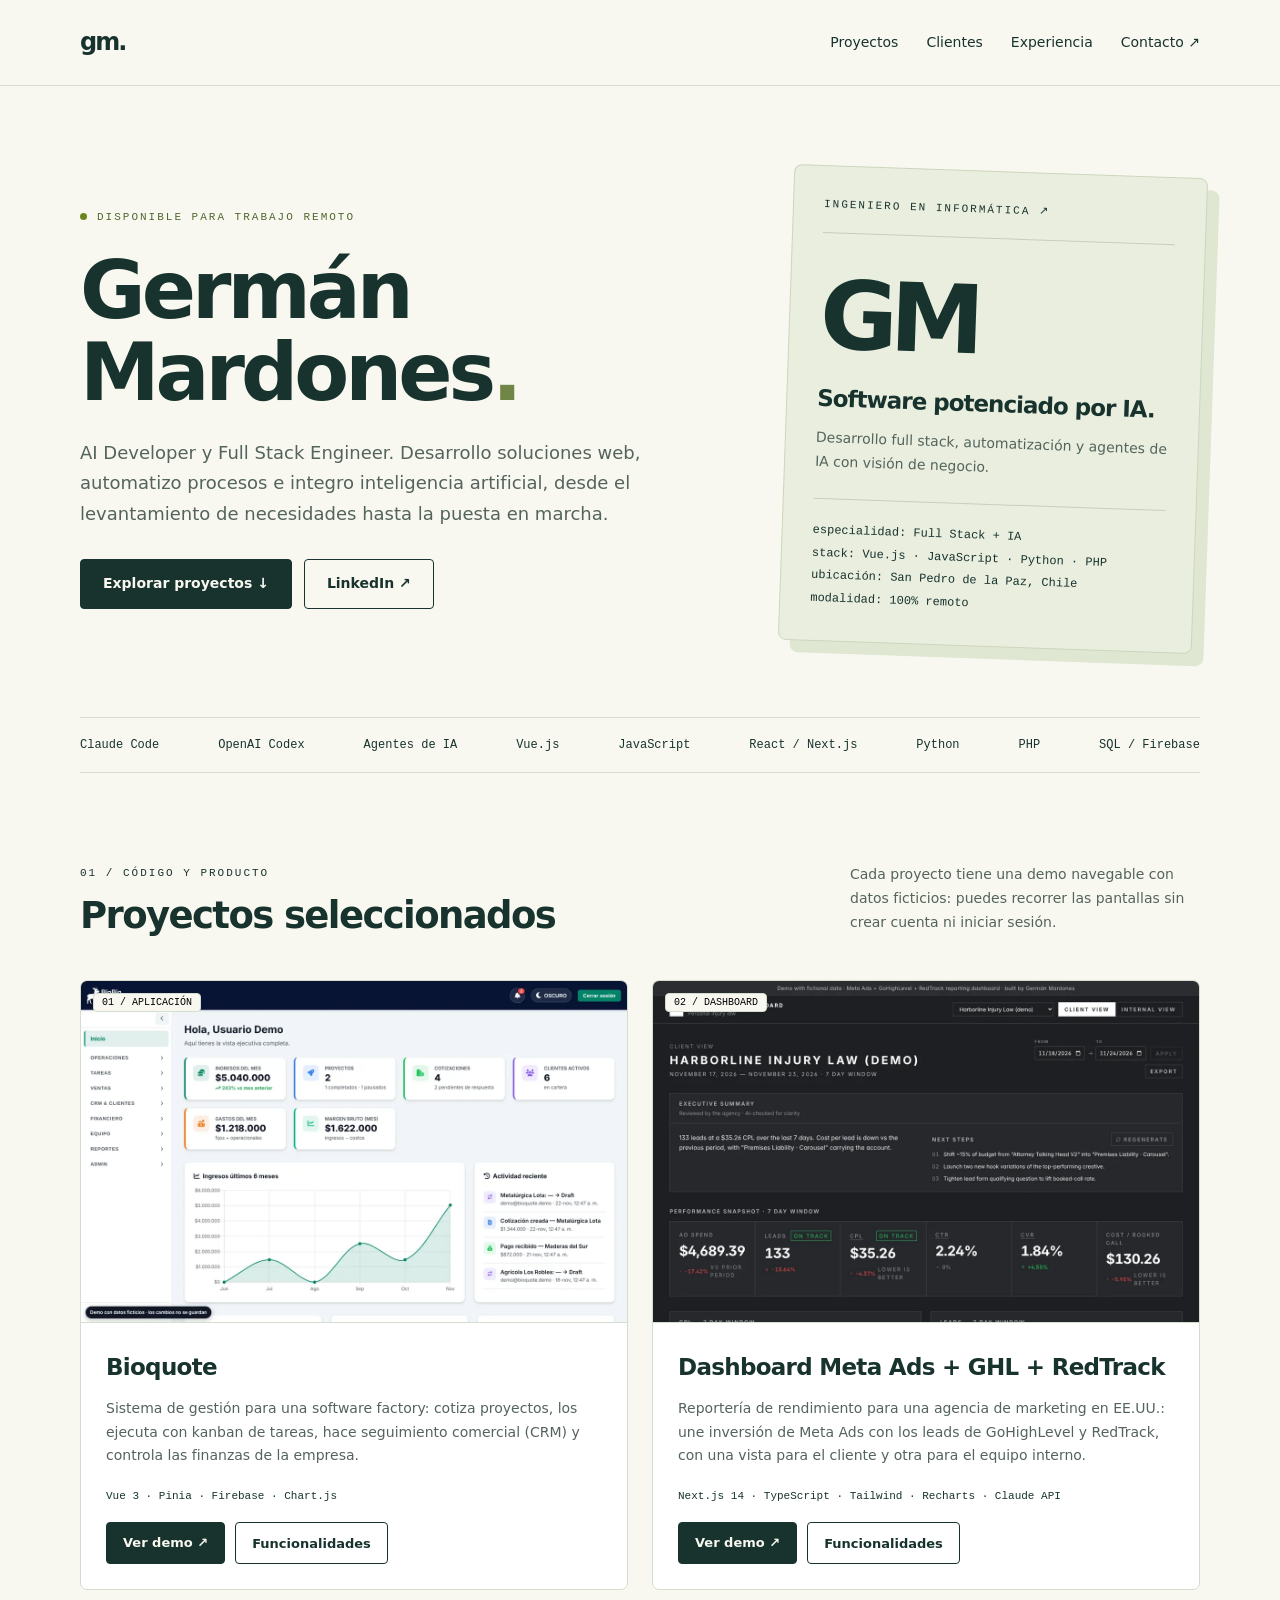
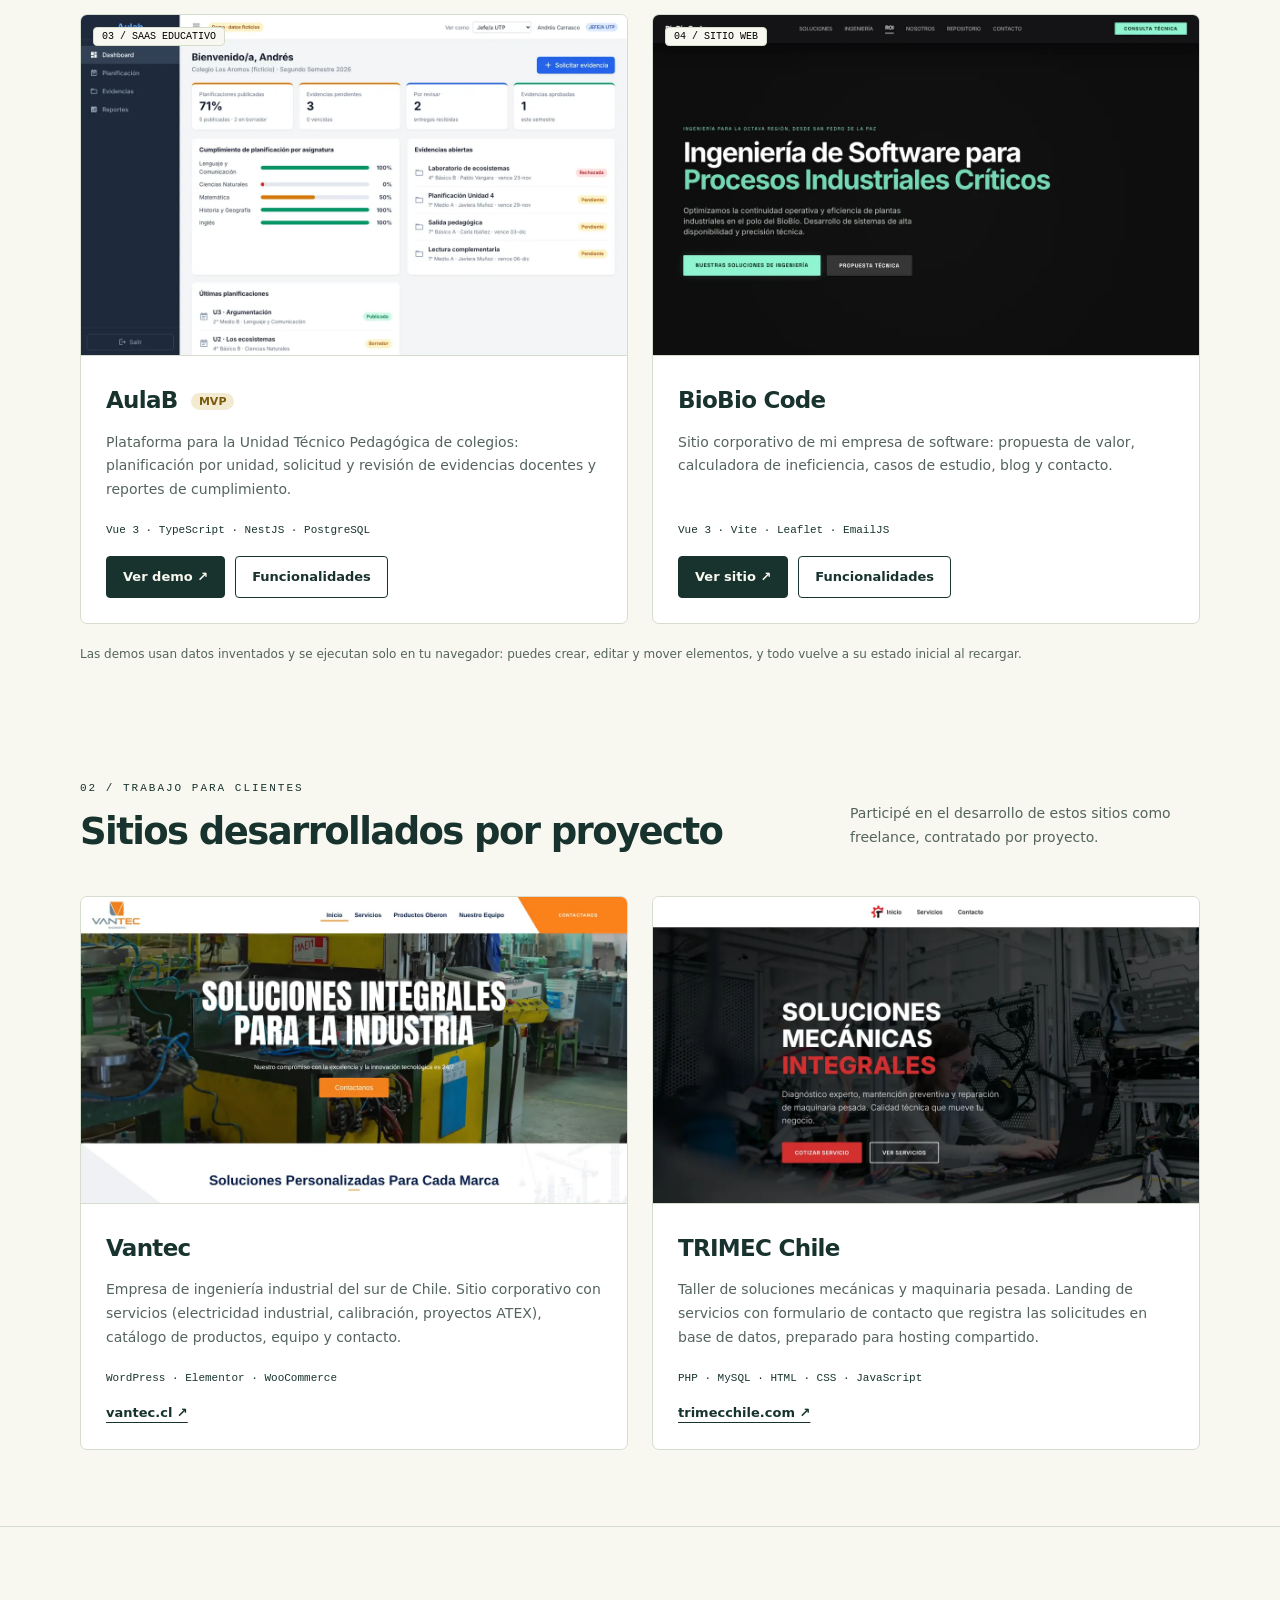
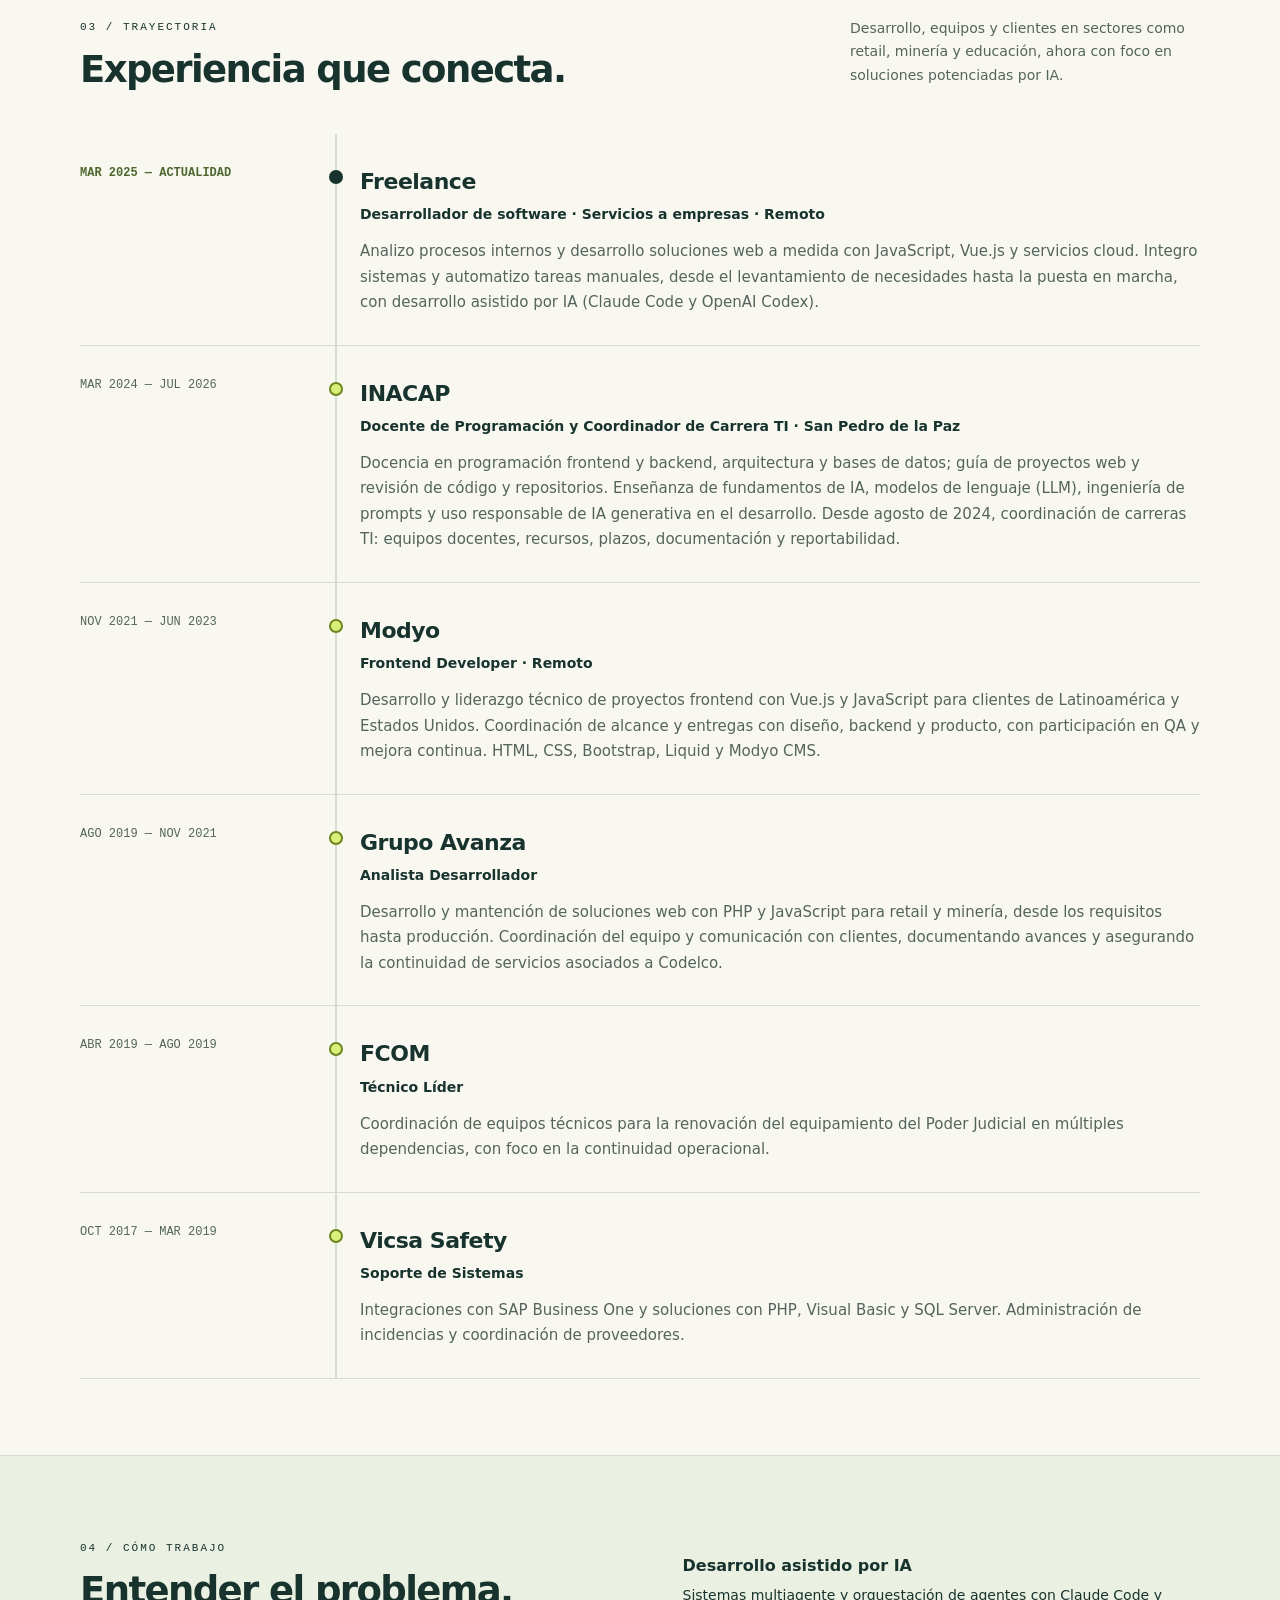
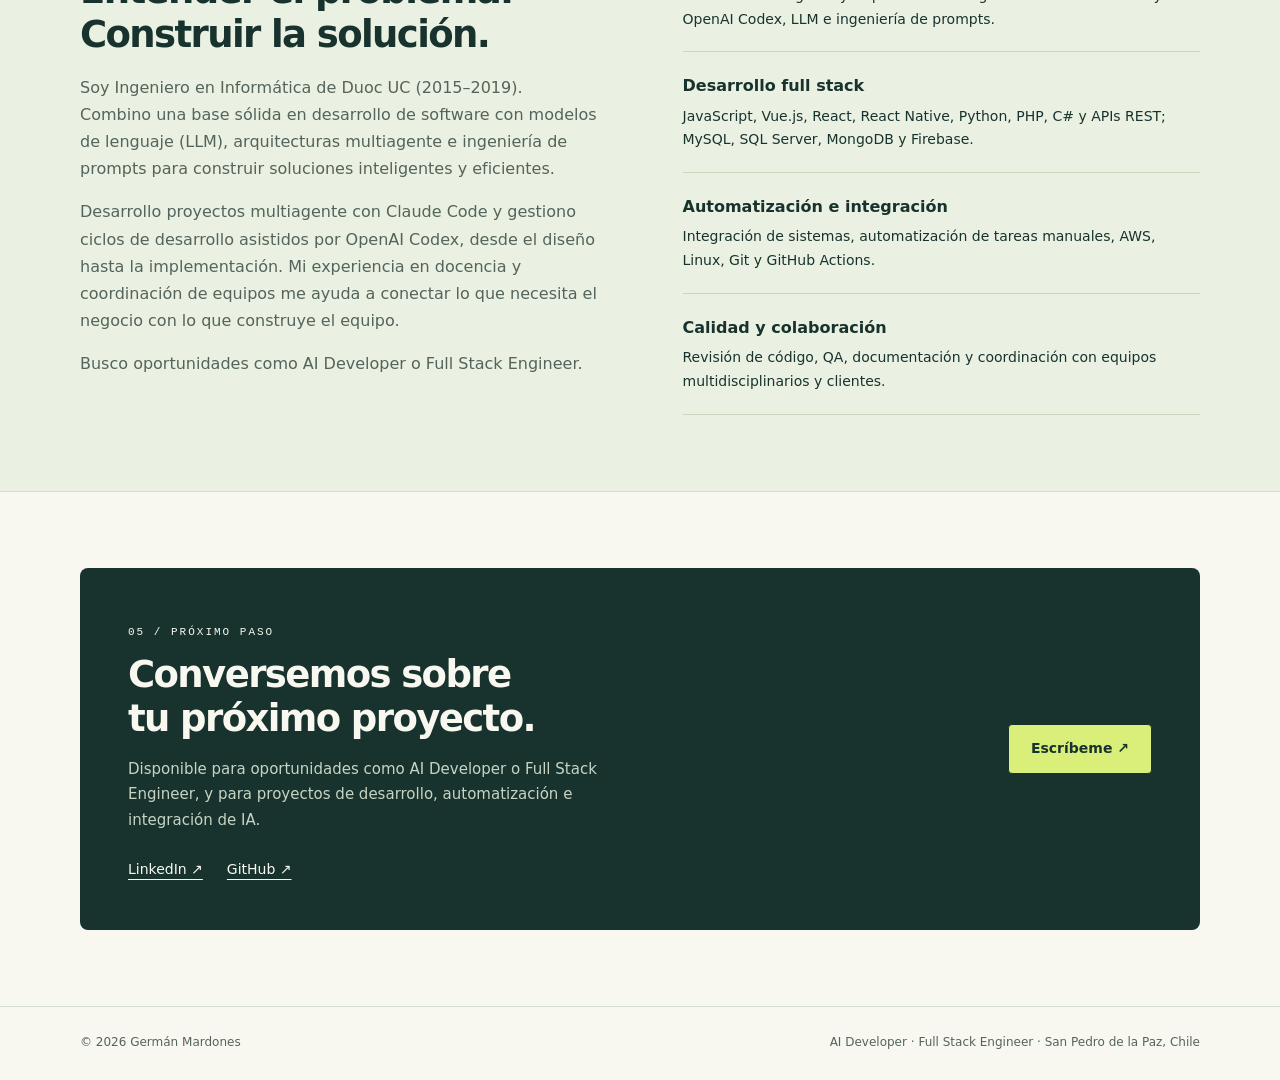
==== commit 0d0fe474: "Alinear el perfil del portafolio con el CV (AI Developer | Full Stack Engineer) Co-Authored-By: Clau" ====
--- a/index.html
+++ b/index.html
@@ -1,5 +1,5 @@
 <!doctype html>
-<html lang="es"><head><meta charset="utf-8"><meta name="viewport" content="width=device-width,initial-scale=1"><meta name="description" content="Germán Mardones: Frontend Developer y Analista Desarrollador. Proyectos con demo navegable en Vue.js, Next.js y Firebase."><title>Germán Mardones | Frontend Developer</title><style>
+<html lang="es"><head><meta charset="utf-8"><meta name="viewport" content="width=device-width,initial-scale=1"><meta name="description" content="Germán Mardones: AI Developer y Full Stack Engineer. Soluciones web, automatización e integración de IA con Vue.js, JavaScript, Python y PHP. Proyectos con demo navegable."><title>Germán Mardones | AI Developer · Full Stack Engineer</title><style>
 :root{--ink:#18332e;--muted:#54645c;--paper:#f8f8f0;--line:#d5ddce;--lime:#d9ef79}*{box-sizing:border-box}html{scroll-behavior:smooth;scroll-padding-top:25px}body{margin:0;color:var(--ink);background:var(--paper);font:16px/1.7 system-ui,-apple-system,sans-serif}a{color:inherit;text-underline-offset:5px}a:focus-visible{outline:3px solid #698714;outline-offset:5px}.wrap{width:min(1120px,calc(100% - 64px));margin:auto}header{border-bottom:1px solid var(--line)}nav{height:85px;display:flex;align-items:center;justify-content:space-between}nav>b{font-size:24px;letter-spacing:-2px}nav div{display:flex;gap:28px;font-size:14px}nav a{text-decoration:none}.eyebrow{font:11px/1.6 ui-monospace,Consolas,monospace;letter-spacing:2px;text-transform:uppercase}.hero{display:grid;grid-template-columns:1.5fr 1fr;gap:85px;padding:85px 0 70px;align-items:center}.available{color:#4f672e}.available:before{content:"";display:inline-block;width:7px;height:7px;border-radius:50%;background:#6c861d;margin-right:10px}h1{font-size:clamp(50px,6.5vw,80px);line-height:1.02;letter-spacing:-4px;margin:24px 0}h1 span{color:#718547}.intro{font-size:18px;color:var(--muted);max-width:600px}.actions{display:flex;gap:12px;flex-wrap:wrap;margin-top:30px}.btn{display:inline-block;padding:12px 22px;border:1px solid var(--ink);border-radius:4px;font-size:14px;font-weight:650;text-decoration:none}.primary{background:var(--ink);color:var(--paper)}.btn:hover{background:var(--lime);color:var(--ink)}.identity{background:#e9eedf;border:1px solid #ccd6bc;padding:30px;transform:rotate(2deg);border-radius:8px;box-shadow:12px 12px 0 #dfe7d2}.identity .top{border-bottom:1px solid #c6d0b8;padding-bottom:18px}.monogram{font-size:95px;font-weight:800;letter-spacing:-8px;line-height:1;margin:35px 0 22px}.identity h2{font-size:23px;letter-spacing:-1px;margin:0}.identity p{font-size:14px;color:var(--muted)}.code{border-top:1px solid #c6d0b8;margin-top:24px;padding-top:20px;font:12px/1.9 ui-monospace,Consolas,monospace}.strip{display:flex;justify-content:space-between;flex-wrap:wrap;gap:20px;border-block:1px solid var(--line);padding:20px 0;font:12px ui-monospace,Consolas,monospace}section{padding:76px 0}.heading{display:flex;justify-content:space-between;align-items:end;gap:35px;margin-bottom:32px}h2{font-size:37px;line-height:1.2;letter-spacing:-1.6px;margin:10px 0}.heading p{max-width:350px;color:var(--muted);font-size:14px}.projects{display:grid;grid-template-columns:repeat(3,1fr);gap:20px}.project{border:1px solid var(--line);border-radius:7px;overflow:hidden;background:white;display:flex;flex-direction:column}.mark{height:155px;padding:22px;background:#e3ecd7;display:flex;justify-content:space-between;align-items:center}.mark b{font-size:46px;letter-spacing:-3px}.mark small{font:10px ui-monospace,monospace;align-self:start}.project:nth-child(2) .mark{background:#e4e9f1}.project:nth-child(3) .mark{background:#eee5d6}.body{padding:25px;flex:1;display:flex;flex-direction:column}.body h3{font-size:23px;letter-spacing:-.7px;margin:0 0 10px}.body p{font-size:14px;color:var(--muted);margin:0 0 22px}.tags{font:11px ui-monospace,monospace;margin-top:auto}.project a{margin-top:23px;padding-top:16px;border-top:1px solid var(--line);font-size:13px;font-weight:650}.note{font-size:12px;color:var(--muted);margin-top:20px}.experience{border-top:1px solid var(--line)}.row{display:grid;grid-template-columns:230px 1fr;gap:50px;padding:29px 0;border-bottom:1px solid var(--line)}.date{font:12px/1.8 ui-monospace,monospace;color:var(--muted)}.row h3{font-size:22px;margin:0;letter-spacing:-.5px}.row h4{font-size:14px;margin:3px 0 12px}.row p{font-size:15px;color:var(--muted);margin:0}.about{background:#eaf0e2;border-block:1px solid var(--line)}.about-grid{display:grid;grid-template-columns:1fr 1fr;gap:85px}.about p{color:var(--muted)}.capabilities{list-style:none;padding:0;margin:0}.capabilities li{padding:20px 0;border-bottom:1px solid #cad6be;font-size:14px}.capabilities b{display:block;font-size:16px;margin-bottom:5px}.contact .inner{background:var(--ink);color:var(--paper);padding:48px;border-radius:8px;display:flex;align-items:center;justify-content:space-between;gap:35px}.contact p{max-width:530px;color:#c7d4c3;font-size:15px}.contact .btn{background:var(--lime);color:var(--ink);white-space:nowrap}.social{display:flex;gap:24px;font-size:14px;margin-top:25px}footer{padding:25px 0;border-top:1px solid var(--line);font-size:12px;color:var(--muted)}footer .wrap{display:flex;justify-content:space-between;gap:20px}.skip{position:absolute;top:-80px;left:15px;background:white;padding:10px}.skip:focus{top:10px}@media(max-width:850px){.hero{gap:40px}.projects{grid-template-columns:1fr}.project{display:grid;grid-template-columns:210px 1fr}.mark{height:100%;min-height:220px}.about-grid{gap:30px}.contact .inner{display:block}.contact .btn{margin-top:15px}}@media(max-width:600px){.wrap{width:calc(100% - 36px)}nav{height:72px}nav div{gap:15px;font-size:12px}.hero{display:block;padding:45px 0}.hero h1{font-size:55px;letter-spacing:-3px}.identity{margin:40px 8px 15px}.monogram{font-size:68px;margin:25px 0 15px}.strip{justify-content:start;gap:18px;font-size:11px}section{padding:50px 0}.heading{display:block}h2{font-size:31px}.project{display:flex}.mark{min-height:0;height:135px}.row{display:block}.date{margin-bottom:12px}.about-grid{grid-template-columns:1fr;gap:20px}.contact .inner{padding:28px}footer .wrap{display:block}footer span{display:block;margin-top:7px}}@media(prefers-reduced-motion:reduce){html{scroll-behavior:auto}}.projects{grid-template-columns:repeat(2,1fr);gap:24px}.project{display:flex}.shot{position:relative;display:block;padding:0;border:0;border-bottom:1px solid var(--line);background:#e3ecd7;cursor:zoom-in;aspect-ratio:16/10;overflow:hidden}.shot img{display:block;width:100%;height:100%;object-fit:cover;object-position:top;transition:transform .35s}.shot:hover img{transform:scale(1.03)}.shot small{position:absolute;top:12px;left:12px;background:var(--paper);border:1px solid var(--line);border-radius:4px;padding:3px 8px;font:10px ui-monospace,monospace}.shot:focus-visible{outline:3px solid #698714;outline-offset:-3px}.status{display:inline-block;vertical-align:middle;margin-left:6px;padding:2px 8px;border-radius:999px;background:#f3ead2;color:#7a5a0c;font:600 11px system-ui;letter-spacing:0}.links{display:flex;flex-wrap:wrap;gap:10px;margin-top:20px}.links .btn{padding:9px 16px;font-size:13px;background:none;cursor:pointer;color:var(--ink);font-family:inherit}.links .btn.primary{background:var(--ink);color:var(--paper)}.links .btn:hover{background:var(--lime);color:var(--ink)}.project .links a{margin-top:0;padding-top:9px;border-top:1px solid var(--ink)}
 .clients{padding-top:20px}.client-grid{display:grid;grid-template-columns:repeat(2,1fr);gap:24px}.client{border:1px solid var(--line);border-radius:7px;overflow:hidden;background:white;display:flex;flex-direction:column}.client img{display:block;width:100%;height:auto;aspect-ratio:16/9;object-fit:cover;object-position:top;border-bottom:1px solid var(--line)}.client .body a{margin-top:18px;font-size:13px;font-weight:650}
 dialog{width:min(1080px,calc(100% - 32px));max-height:calc(100vh - 32px);padding:0;border:1px solid var(--line);border-radius:10px;background:var(--paper);color:var(--ink)}dialog::backdrop{background:rgba(24,51,46,.55)}.dlg{display:grid;grid-template-columns:1.25fr 1fr;position:relative}.gallery{background:#e9eedf;padding:20px;display:flex;flex-direction:column;gap:12px}.gallery>img{width:100%;aspect-ratio:16/10;object-fit:cover;object-position:top;border-radius:6px;border:1px solid var(--line);background:white}.thumbs{display:grid;grid-template-columns:repeat(4,1fr);gap:8px}.thumbs button{padding:0;border:2px solid transparent;border-radius:5px;overflow:hidden;cursor:pointer;background:white}.thumbs button[aria-current=true]{border-color:var(--ink)}.thumbs img{display:block;width:100%;aspect-ratio:16/10;object-fit:cover;object-position:top}.info{padding:28px 30px;overflow:auto;max-height:calc(100vh - 34px)}.info h3{font-size:28px;letter-spacing:-1px;margin:8px 0}.info>p{color:var(--muted);font-size:15px}.info ul{padding-left:18px;margin:16px 0;font-size:14px}.info li{margin-bottom:8px}.info .tags{margin:16px 0 6px}.dnote{font-size:13px;background:#eaf0e2;border-left:3px solid #6c861d;padding:10px 12px;border-radius:4px}.close{position:absolute;top:12px;right:12px;width:36px;height:36px;border-radius:50%;border:1px solid var(--line);background:white;cursor:pointer;font-size:15px;z-index:2}
@@ -9,7 +9,7 @@
 @media(max-width:600px){.tl-track{left:5px}.dot{left:-1px;top:33px}.timeline .row{padding-left:30px}}
 @media(prefers-reduced-motion:reduce){.tl-fill{transform:none}}</style><script>if(!matchMedia("(prefers-reduced-motion: reduce)").matches&&"IntersectionObserver"in window)document.documentElement.classList.add("anim")</script></head>
 <body><a class="skip" href="#contenido">Saltar al contenido</a><header><nav class="wrap" aria-label="Navegación principal"><b>gm.</b><div><a href="#proyectos">Proyectos</a><a href="#clientes">Clientes</a><a href="#experiencia">Experiencia</a><a href="#contacto">Contacto ↗</a></div></nav></header>
-<main id="contenido"><div class="wrap"><div class="hero"><div><div class="eyebrow available">Disponible para trabajo remoto</div><h1>Germán<br>Mardones<span>.</span></h1><p class="intro">Frontend Developer y Analista Desarrollador. Transformo requerimientos de negocio en interfaces web claras, mantenibles y centradas en las personas.</p><div class="actions"><a class="btn primary" href="#proyectos">Explorar proyectos ↓</a><a class="btn" href="https://www.linkedin.com/in/mardonesgerman/" target="_blank" rel="noopener noreferrer">LinkedIn ↗</a></div></div><aside class="identity" aria-label="Perfil resumido"><div class="top eyebrow">Ingeniero en Informática ↗</div><div class="monogram" aria-hidden="true">GM</div><h2>Interfaces con propósito.</h2><p>Desarrollo web, comunicación técnica y visión de negocio.</p><div class="code">especialidad: Vue.js + JavaScript<br>ubicación: San Pedro de la Paz, Chile<br>modalidad: 100% remoto</div></aside></div><div class="strip" aria-label="Tecnologías principales"><span>Vue.js</span><span>JavaScript</span><span>HTML & CSS</span><span>React / Next.js</span><span>Firebase</span><span>PHP</span><span>SQL / MySQL</span></div></div>
+<main id="contenido"><div class="wrap"><div class="hero"><div><div class="eyebrow available">Disponible para trabajo remoto</div><h1>Germán<br>Mardones<span>.</span></h1><p class="intro">AI Developer y Full Stack Engineer. Desarrollo soluciones web, automatizo procesos e integro inteligencia artificial, desde el levantamiento de necesidades hasta la puesta en marcha.</p><div class="actions"><a class="btn primary" href="#proyectos">Explorar proyectos ↓</a><a class="btn" href="https://www.linkedin.com/in/mardonesgerman/" target="_blank" rel="noopener noreferrer">LinkedIn ↗</a></div></div><aside class="identity" aria-label="Perfil resumido"><div class="top eyebrow">Ingeniero en Informática ↗</div><div class="monogram" aria-hidden="true">GM</div><h2>Software potenciado por IA.</h2><p>Desarrollo full stack, automatización y agentes de IA con visión de negocio.</p><div class="code">especialidad: Full Stack + IA<br>stack: Vue.js · JavaScript · Python · PHP<br>ubicación: San Pedro de la Paz, Chile<br>modalidad: 100% remoto</div></aside></div><div class="strip" aria-label="Tecnologías principales"><span>Claude Code</span><span>OpenAI Codex</span><span>Agentes de IA</span><span>Vue.js</span><span>JavaScript</span><span>React / Next.js</span><span>Python</span><span>PHP</span><span>SQL / Firebase</span></div></div>
 <section id="proyectos" class="wrap"><div class="heading"><div><span class="eyebrow">01 / Código y producto</span><h2>Proyectos seleccionados</h2></div><p>Cada proyecto tiene una demo navegable con datos ficticios: puedes recorrer las pantallas sin crear cuenta ni iniciar sesión.</p></div><div class="projects">
 <article class="project"><button class="shot" type="button" data-open="bioquote" aria-label="Ver funcionalidades de Bioquote"><img src="assets/projects/bioquote-1.webp" alt="Panel de inicio de Bioquote con ingresos del mes, proyectos y gráfico de ingresos" width="1200" height="750" loading="lazy"><small>01 / APLICACIÓN</small></button><div class="body"><h3>Bioquote</h3><p>Sistema de gestión para una software factory: cotiza proyectos, los ejecuta con kanban de tareas, hace seguimiento comercial (CRM) y controla las finanzas de la empresa.</p><div class="tags">Vue 3 · Pinia · Firebase · Chart.js</div><div class="links"><a class="btn primary" href="demos/bioquote/" target="_blank" rel="noopener">Ver demo ↗</a><button class="btn" type="button" data-open="bioquote">Funcionalidades</button></div></div></article>
 <article class="project"><button class="shot" type="button" data-open="ads" aria-label="Ver funcionalidades del dashboard de anuncios"><img src="assets/projects/ads-1.webp" alt="Vista cliente del dashboard: resumen ejecutivo y KPIs de inversión, leads y costo por lead" width="1200" height="750" loading="lazy"><small>02 / DASHBOARD</small></button><div class="body"><h3>Dashboard Meta Ads + GHL + RedTrack</h3><p>Reportería de rendimiento para una agencia de marketing en EE.UU.: une inversión de Meta Ads con los leads de GoHighLevel y RedTrack, con una vista para el cliente y otra para el equipo interno.</p><div class="tags">Next.js 14 · TypeScript · Tailwind · Recharts · Claude API</div><div class="links"><a class="btn primary" href="demos/ads-dashboard/" target="_blank" rel="noopener">Ver demo ↗</a><button class="btn" type="button" data-open="ads">Funcionalidades</button></div></div></article>
@@ -29,8 +29,8 @@
 <div class="row"><span class="dot" aria-hidden="true"></span><div class="date">AGO 2019 — NOV 2021</div><div><h3>Grupo Avanza</h3><h4>Analista Desarrollador</h4><p>Desarrollo y mantención de soluciones web con PHP y JavaScript para retail y minería, desde los requisitos hasta producción. Coordinación del equipo y comunicación con clientes, documentando avances y asegurando la continuidad de servicios asociados a Codelco.</p></div></div>
 <div class="row"><span class="dot" aria-hidden="true"></span><div class="date">ABR 2019 — AGO 2019</div><div><h3>FCOM</h3><h4>Técnico Líder</h4><p>Coordinación de equipos técnicos para la renovación del equipamiento del Poder Judicial en múltiples dependencias, con foco en la continuidad operacional.</p></div></div>
 <div class="row"><span class="dot" aria-hidden="true"></span><div class="date">OCT 2017 — MAR 2019</div><div><h3>Vicsa Safety</h3><h4>Soporte de Sistemas</h4><p>Integraciones con SAP Business One y soluciones con PHP, Visual Basic y SQL Server. Administración de incidencias y coordinación de proveedores.</p></div></div></div></section>
-<section class="about"><div class="wrap about-grid"><div><span class="eyebrow">04 / Cómo trabajo</span><h2>Entender el problema.<br>Construir la solución.</h2><p>Soy Ingeniero en Informática de Duoc UC (2015–2019). Mi trayectoria combina desarrollo web, coordinación técnica y comunicación con clientes: una perspectiva útil para conectar lo que necesita el negocio con lo que construye el equipo.</p><p>Busco oportunidades como Frontend Developer o Analista Desarrollador, en modalidad remota desde Chile.</p></div><ul class="capabilities"><li><b>Desarrollo frontend</b>Interfaces web con JavaScript, Vue.js, HTML, CSS y Bootstrap.</li><li><b>Análisis e integración</b>Experiencia en soluciones web, PHP, SQL Server, MySQL e integraciones con SAP Business One.</li><li><b>Calidad y colaboración</b>Corrección de bugs reportados por QA, revisión de código, documentación y trabajo con equipos multidisciplinarios.</li></ul></div></section>
-<section id="contacto" class="contact wrap"><div class="inner"><div><span class="eyebrow">05 / Próximo paso</span><h2>Conversemos sobre<br>tu próximo proyecto.</h2><p>Disponible para oportunidades remotas de desarrollo frontend y análisis de software, incluyendo trabajo por proyecto.</p><div class="social"><a href="https://www.linkedin.com/in/mardonesgerman/" target="_blank" rel="noopener noreferrer">LinkedIn ↗</a><a href="https://github.com/germardones" target="_blank" rel="noopener noreferrer">GitHub ↗</a></div></div><a class="btn" href="mailto:mardones.german@gmail.com">Escríbeme ↗</a></div></section></main><footer><div class="wrap">© 2026 Germán Mardones<span>Frontend Developer · San Pedro de la Paz, Chile</span></div></footer><script>
+<section class="about"><div class="wrap about-grid"><div><span class="eyebrow">04 / Cómo trabajo</span><h2>Entender el problema.<br>Construir la solución.</h2><p>Soy Ingeniero en Informática de Duoc UC (2015–2019). Combino una base sólida en desarrollo de software con modelos de lenguaje (LLM), arquitecturas multiagente e ingeniería de prompts para construir soluciones inteligentes y eficientes.</p><p>Desarrollo proyectos multiagente con Claude Code y gestiono ciclos de desarrollo asistidos por OpenAI Codex, desde el diseño hasta la implementación. Mi experiencia en docencia y coordinación de equipos me ayuda a conectar lo que necesita el negocio con lo que construye el equipo.</p><p>Busco oportunidades como AI Developer o Full Stack Engineer.</p></div><ul class="capabilities"><li><b>Desarrollo asistido por IA</b>Sistemas multiagente y orquestación de agentes con Claude Code y OpenAI Codex, LLM e ingeniería de prompts.</li><li><b>Desarrollo full stack</b>JavaScript, Vue.js, React, React Native, Python, PHP, C# y APIs REST; MySQL, SQL Server, MongoDB y Firebase.</li><li><b>Automatización e integración</b>Integración de sistemas, automatización de tareas manuales, AWS, Linux, Git y GitHub Actions.</li><li><b>Calidad y colaboración</b>Revisión de código, QA, documentación y coordinación con equipos multidisciplinarios y clientes.</li></ul></div></section>
+<section id="contacto" class="contact wrap"><div class="inner"><div><span class="eyebrow">05 / Próximo paso</span><h2>Conversemos sobre<br>tu próximo proyecto.</h2><p>Disponible para oportunidades como AI Developer o Full Stack Engineer, y para proyectos de desarrollo, automatización e integración de IA.</p><div class="social"><a href="https://www.linkedin.com/in/mardonesgerman/" target="_blank" rel="noopener noreferrer">LinkedIn ↗</a><a href="https://github.com/germardones" target="_blank" rel="noopener noreferrer">GitHub ↗</a></div></div><a class="btn" href="mailto:mardones.german@gmail.com">Escríbeme ↗</a></div></section></main><footer><div class="wrap">© 2026 Germán Mardones<span>AI Developer · Full Stack Engineer · San Pedro de la Paz, Chile</span></div></footer><script>
 const FICHAS={
 bioquote:{kind:'Aplicación web · Gestión empresarial',title:'Bioquote',desc:'Reúne en un solo sistema el ciclo completo de una empresa de desarrollo de software: desde el primer contacto con un cliente hasta el cobro del proyecto.',features:['Cotizador paramétrico (entidades, roles, vistas, APIs) o por ítems, con margen, descuentos y versiones','Ciclo de vida de cada cotización: borrador, enviada, negociación, aprobada, en curso y completada','Ejecución de proyectos: responsables, fechas, avance y kanban de tareas por ítem','CRM: leads del sitio web, prospección con secuencia de correos y seguimiento por etapas','Finanzas: recaudación, flujo de caja a 30/60/90 días, estado de resultados, gastos y retiros de socios','Equipo: fichas de trabajadores, ausencias y vacaciones, tareas y calendario unificado','Roles y permisos (administrador, gerente, vendedor, desarrollador), exportación a PDF/Excel y modo oscuro'],stack:'Vue 3 · Pinia · Vue Router · Firebase (Auth, Firestore, Storage) · Chart.js · html2pdf · SheetJS',note:'La demo reemplaza Firebase por una base de datos en memoria con empresas y montos ficticios. Entras directo como administrador.',imgs:['bioquote-1','bioquote-2','bioquote-3','bioquote-4'],alts:['Panel de inicio','Kanban de tareas de un ítem','Flujo de caja proyectado','Listado de cotizaciones'],links:[['Ver demo ↗','demos/bioquote/',1],['Código en GitHub ↗','https://github.com/germardones/bioquote']]},
 ads:{kind:'Dashboard · Marketing de performance',title:'Dashboard Meta Ads + GHL + RedTrack',desc:'Desarrollado para una agencia de marketing en EE.UU. que gestiona campañas de captación de leads para varios clientes. Cruza la inversión publicitaria con los leads que llegan al CRM.',features:['Vista cliente: resumen ejecutivo, próximos pasos y KPIs (inversión, leads, CPL, CTR, CVR, costo por llamada agendada) con variación vs período anterior','Gráficos diarios de leads y costo por lead, y tabla de anuncios activos con sus métricas','Vista interna: estado de las conexiones con GoHighLevel y Meta, rendimiento por campaña y por anuncio','Tabla de leads con búsqueda, filtros por ciudad, fuente y etapa del pipeline, y exportación','Notas CRO corregidas con IA antes de mostrarse al cliente, e insights de escalamiento, presupuesto y creatividades','Reportes diarios en PDF y conteo de leads enviados a Slack','Multi-cliente con selector de rango de fechas e inicio de sesión con Google por rol'],stack:'Next.js 14 (App Router) · TypeScript · Tailwind · Recharts · Firebase Auth · API de Claude · Meta Marketing API · GoHighLevel · RedTrack · Slack',note:'El código es privado. La demo usa los mismos componentes con clientes, anuncios y leads inventados, y simula las llamadas a las APIs.',imgs:['ads-1','ads-2','ads-3'],alts:['Vista cliente','Vista interna','Campañas y leads'],links:[['Ver demo ↗','demos/ads-dashboard/',1]]},
